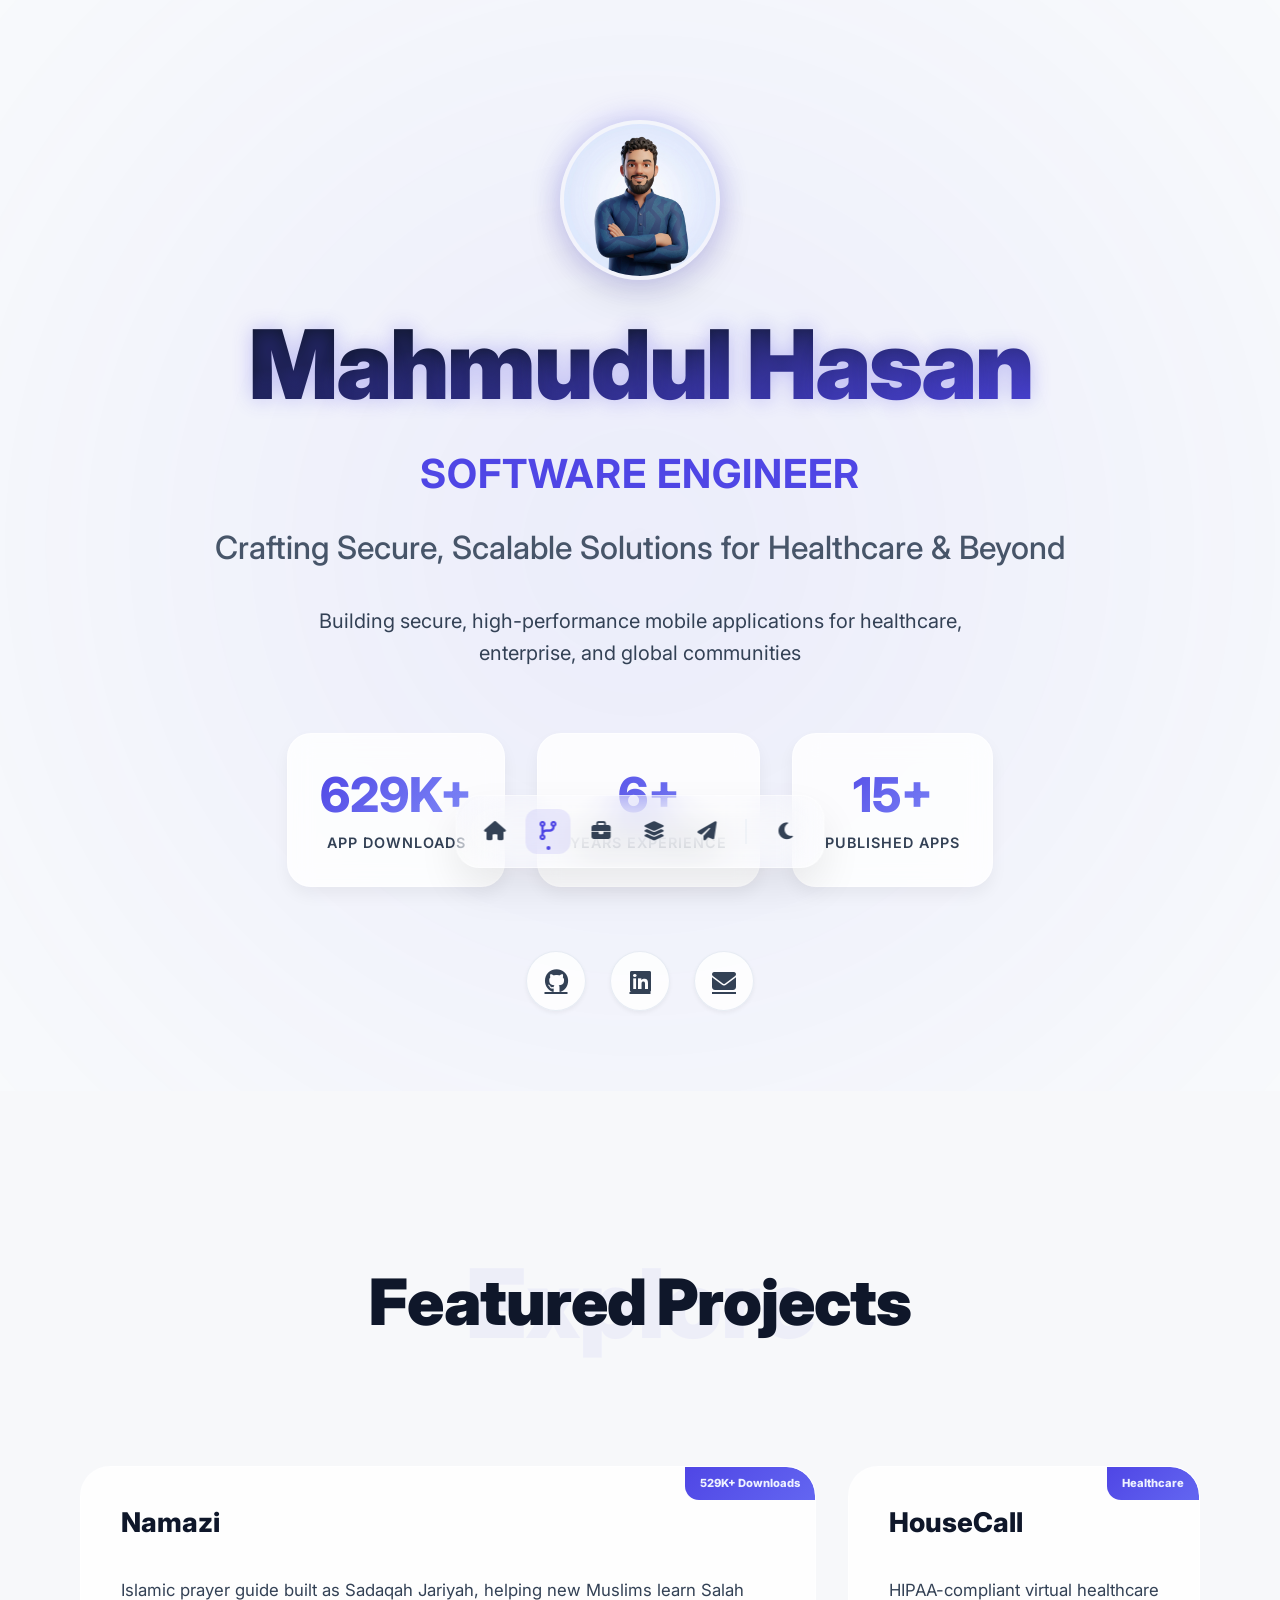
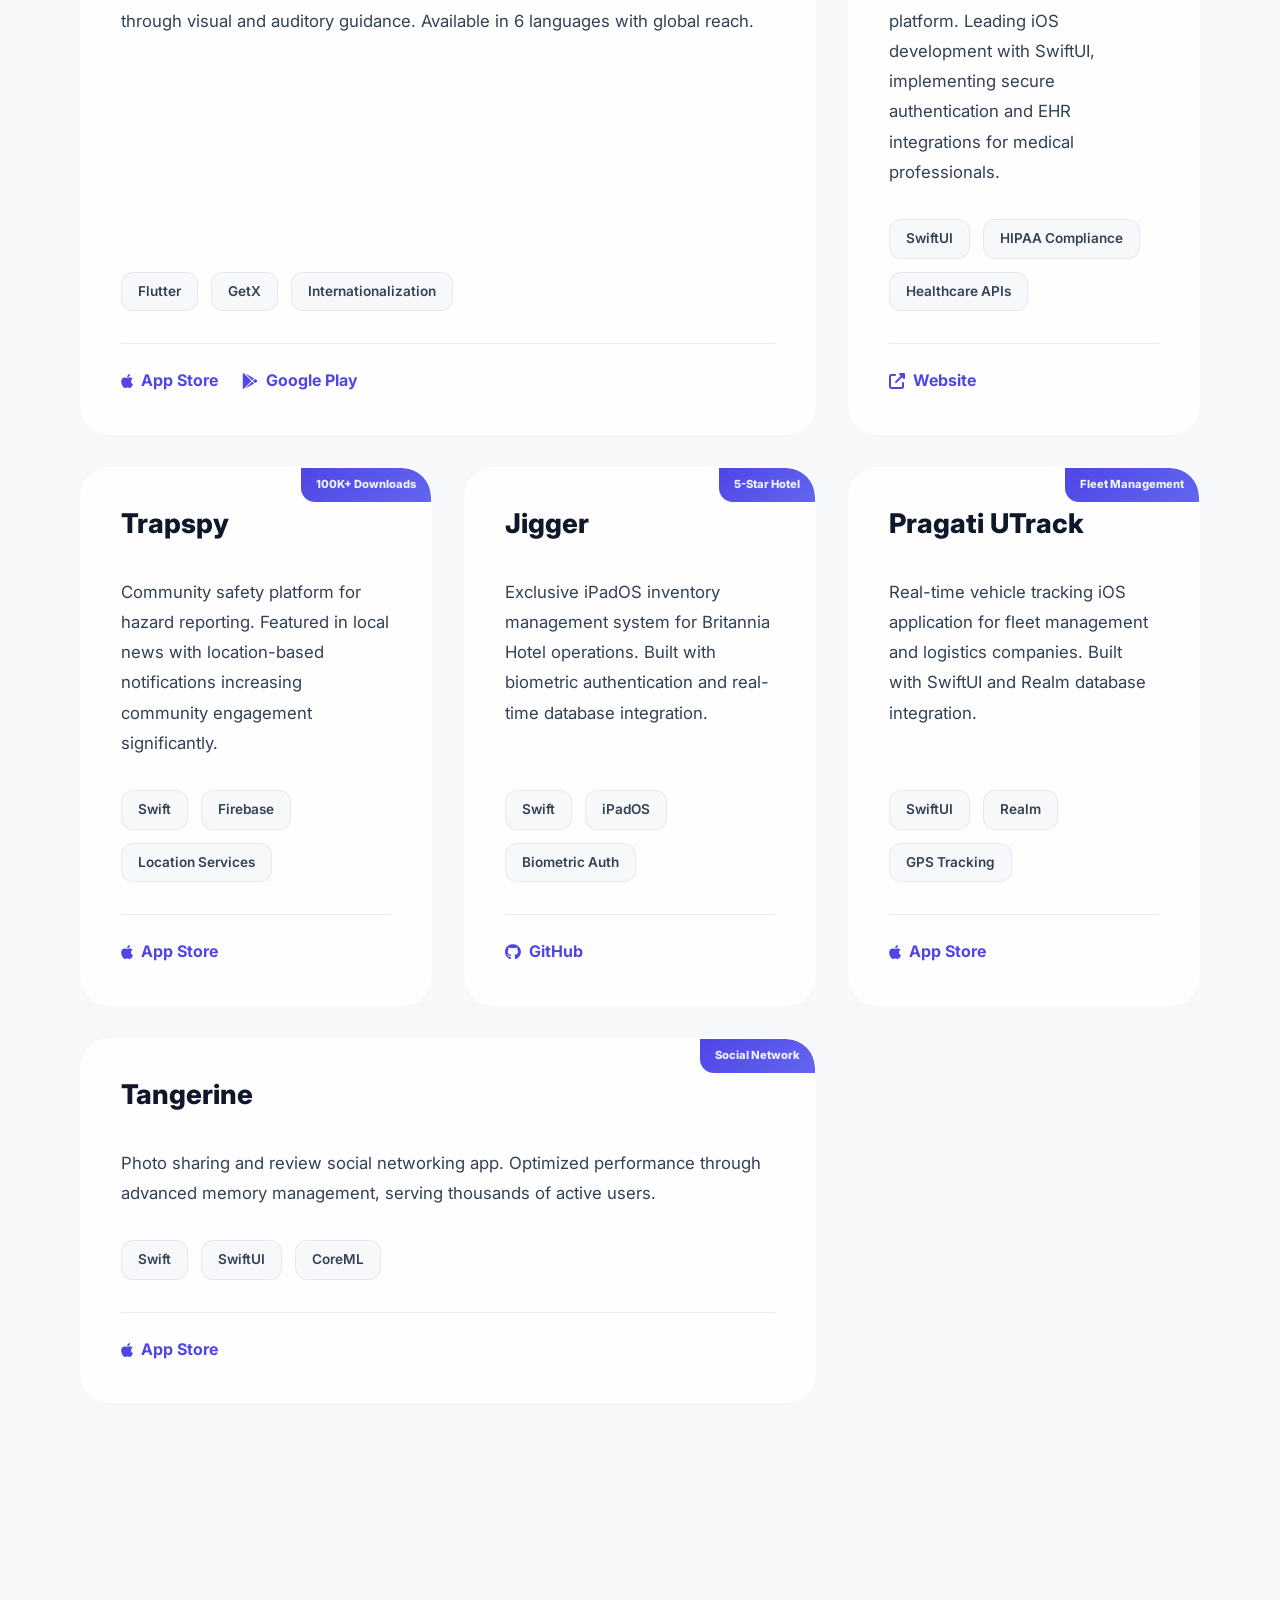
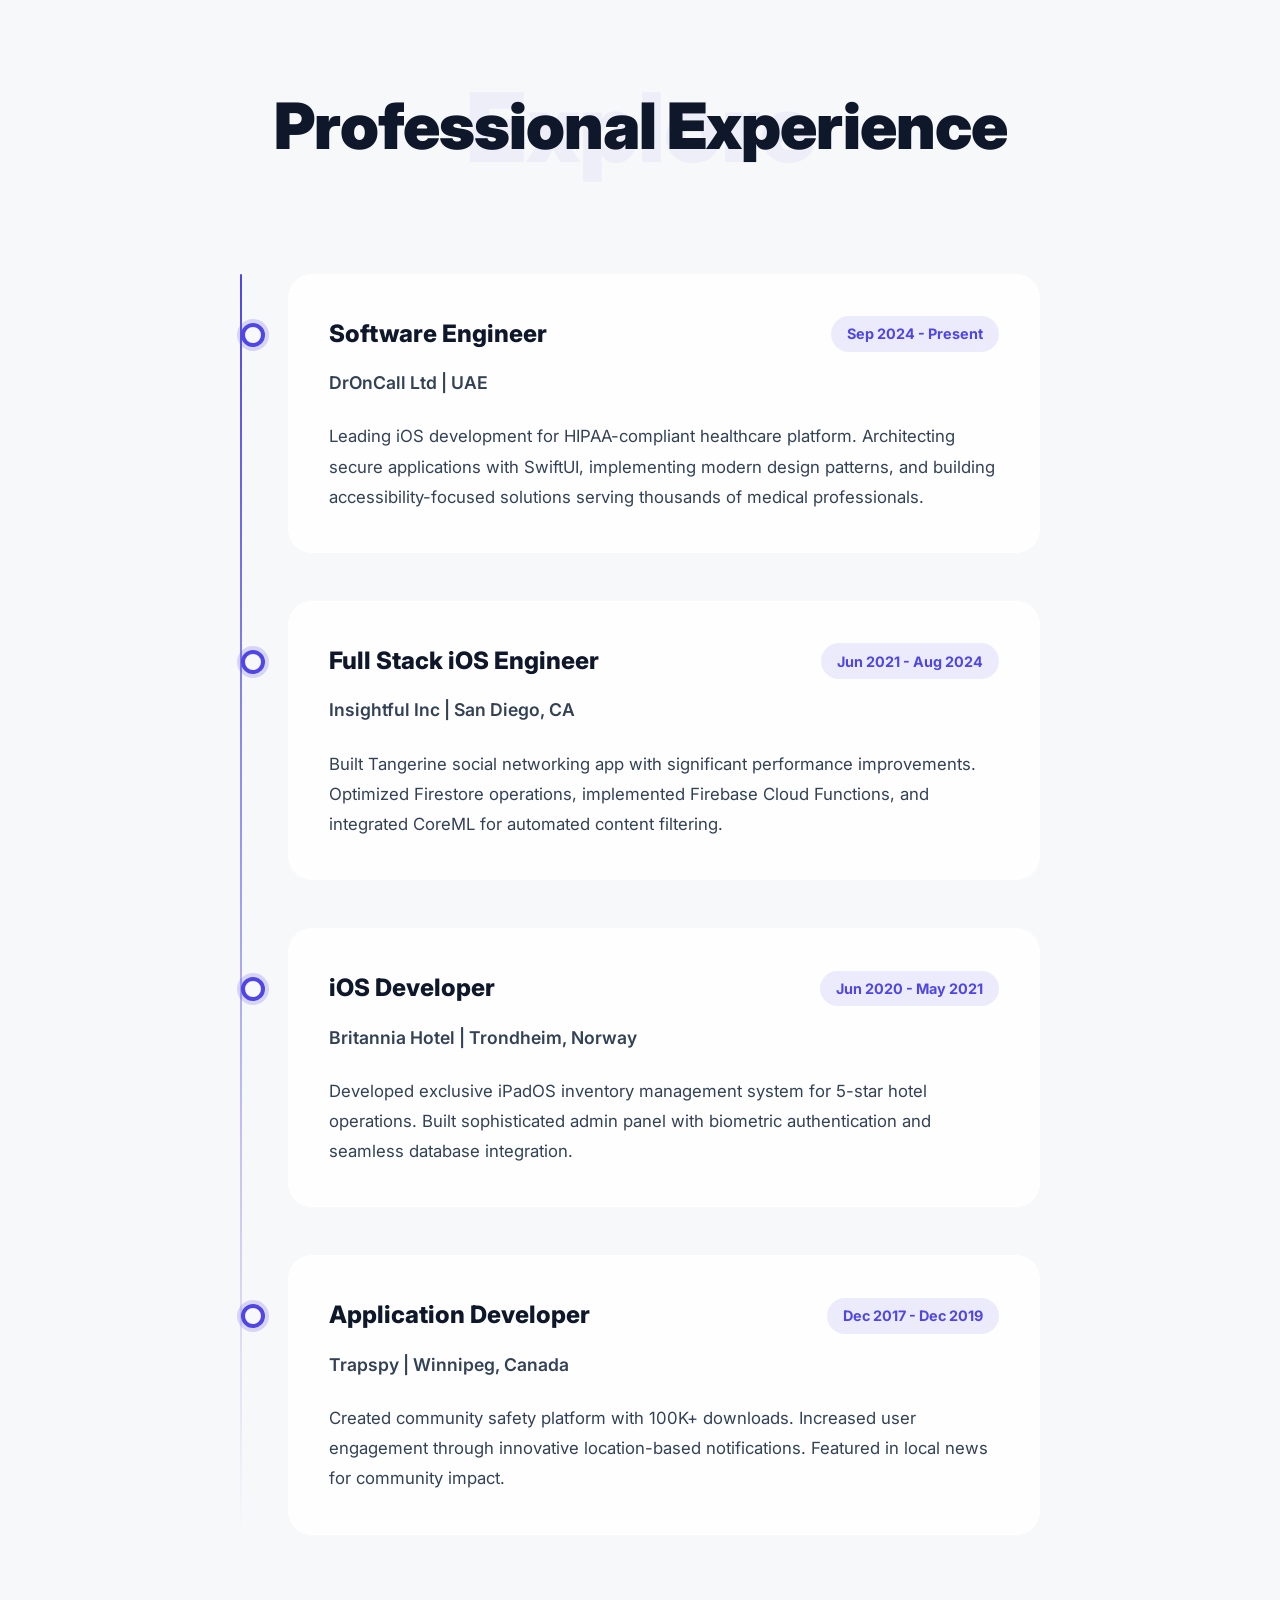
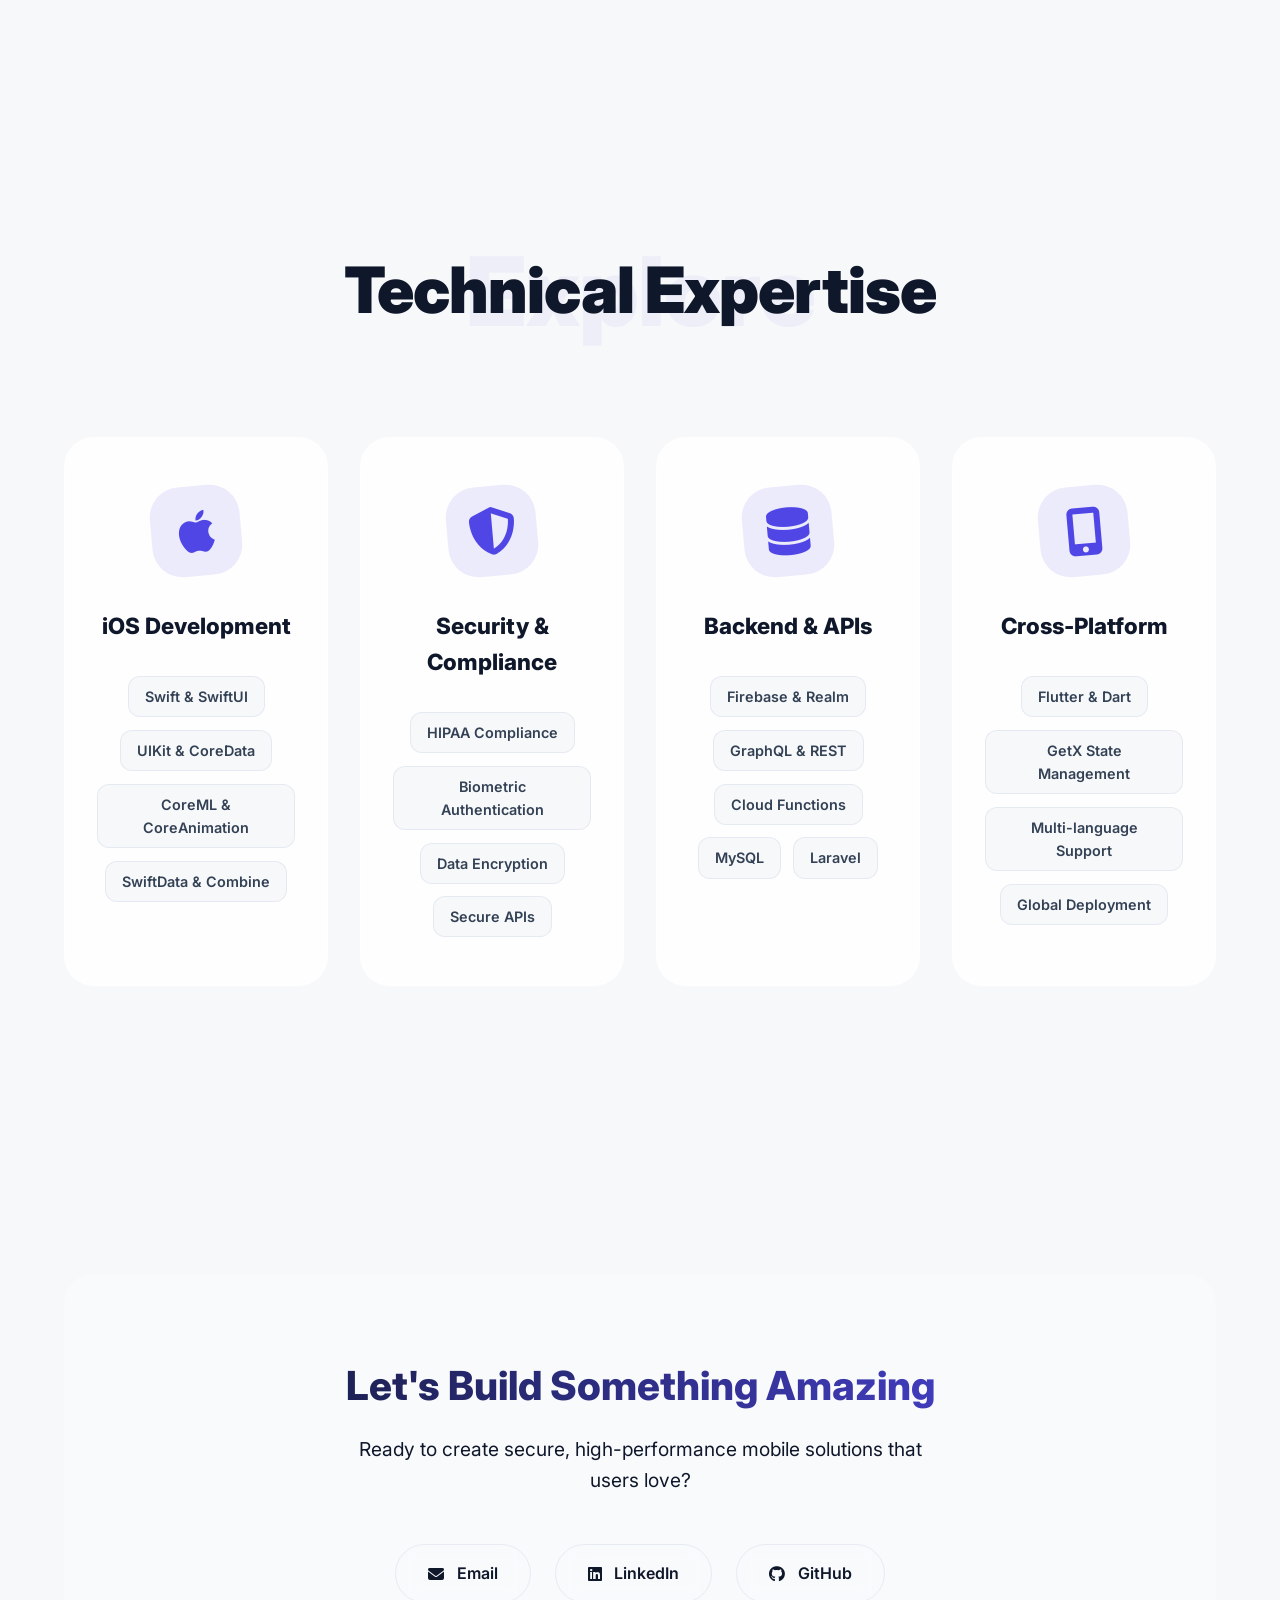
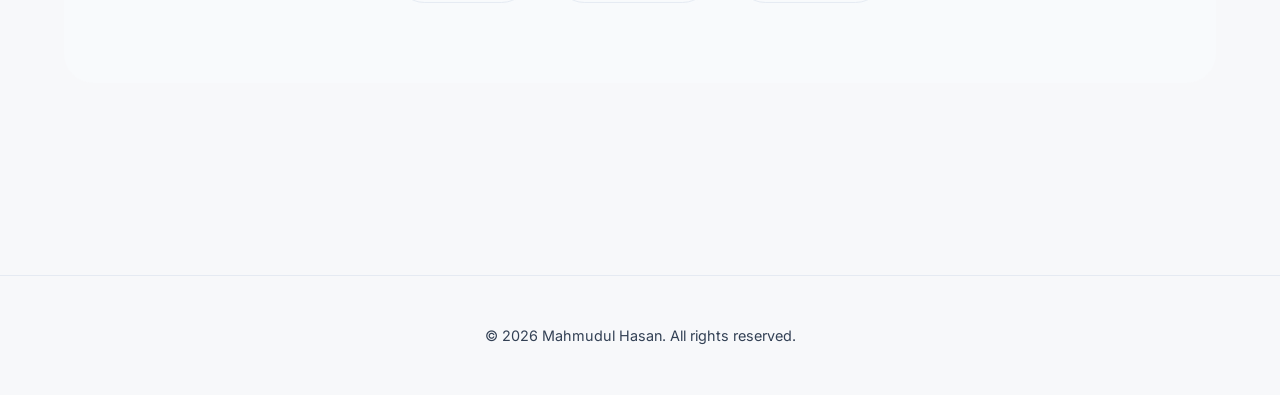
==== index.html @ 3eb3dc7e "[Update] Some Information" ====
<!DOCTYPE html>
<html lang="en">

<head>
  <meta charset="UTF-8">
  <meta name="viewport" content="width=device-width, initial-scale=1.0">
  <title>Mahmudul Hasan - iOS Developer</title>
  <link href="https://fonts.googleapis.com/css2?family=Inter:wght@300;400;500;600;700;800&display=swap"
    rel="stylesheet">
  <link rel="stylesheet" href="https://cdnjs.cloudflare.com/ajax/libs/font-awesome/6.4.0/css/all.min.css">
  <link rel="stylesheet" href="styles.css">
</head>

<body>
  <!-- Header -->
  <!-- Branding -->
<!--  <div class="brand-container">-->
<!--    <div class="monogram">MH</div>-->
<!--  </div>-->

  <!-- Floating Dock Navigation -->
  <nav class="dock-container">
    <ul class="dock">
      <li class="dock-item" style="--i:0">
        <a href="#home" aria-label="Home">
          <i class="fas fa-home"></i>
          <span class="dock-tooltip">Home</span>
        </a>
      </li>
      <li class="dock-item" style="--i:1">
        <a href="#projects" aria-label="Projects">
          <i class="fas fa-code-branch"></i>
          <span class="dock-tooltip">Projects</span>
        </a>
      </li>
      <li class="dock-item" style="--i:2">
        <a href="#experience" aria-label="Experience">
          <i class="fas fa-briefcase"></i>
          <span class="dock-tooltip">Experience</span>
        </a>
      </li>
      <li class="dock-item" style="--i:3">
        <a href="#skills" aria-label="Skills">
          <i class="fas fa-layer-group"></i>
          <span class="dock-tooltip">Skills</span>
        </a>
      </li>
      <li class="dock-item" style="--i:4">
        <a href="#contact" aria-label="Contact">
          <i class="fas fa-paper-plane"></i>
          <span class="dock-tooltip">Contact</span>
        </a>
      </li>
      <li class="dock-divider"></li>
      <li class="dock-item" style="--i:5">
        <button id="theme-toggle" class="dock-btn" aria-label="Toggle Dark Mode">
          <i class="fas fa-moon"></i>
        </button>
      </li>
    </ul>
  </nav>

  <!-- Hero Section -->
  <section id="home" class="hero">
    <div class="container">
      <div class="hero-content">
        <div class="profile-img-container">
          <div class="profile-float-wrapper">
            <div class="profile-tilt-wrapper">
              <img src="profile-avatar.png" alt="Mahmudul Hasan" class="profile-img">
            </div>
          </div>
        </div>
        <h1>Mahmudul Hasan</h1>
        <p class="role">Software Engineer</p>
        <p class="subtitle">Crafting Secure, Scalable Solutions for Healthcare & Beyond</p>
        <p class="description">Building secure, high-performance mobile applications for healthcare, enterprise, and
          global communities</p>

        <div class="stats">
          <div class="stat">
            <span class="stat-number">629K+</span>
            <div class="stat-label">App Downloads</div>
          </div>
          <div class="stat">
            <span class="stat-number">6+</span>
            <div class="stat-label">Years Experience</div>
          </div>
          <div class="stat">
            <span class="stat-number">15+</span>
            <div class="stat-label">Published Apps</div>
          </div>

        </div>

        <div class="social-links">
          <a href="https://github.com/mhasan341" target="_blank"><i class="fab fa-github"></i></a>
          <a href="https://www.linkedin.com/in/mahmudul-dev/" target="_blank"><i class="fab fa-linkedin"></i></a>
          <a href="mailto:mm@letstangerine.com"><i class="fas fa-envelope"></i></a>
        </div>
      </div>
    </div>
  </section>

  <!-- Main Content -->
  <div class="main-content">
    <!-- Featured Projects -->
    <section id="projects" class="section">
      <div class="container">
        <h2 class="section-title">Featured Projects</h2>
        <div class="projects-grid">
          <!-- Namazi -->
          <div class="project-card">
            <div class="project-header">
              <h3 class="project-title">Namazi</h3>
              <span class="project-downloads">529K+ Downloads</span>
            </div>
            <p class="project-description">
              Islamic prayer guide built as Sadaqah Jariyah, helping new Muslims learn Salah through visual and auditory
              guidance. Available in 6 languages with global reach.
            </p>
            <div class="project-tech">
              <span class="tech-tag">Flutter</span>
              <span class="tech-tag">GetX</span>
              <span class="tech-tag">Internationalization</span>
            </div>
            <div class="project-links">
              <a href="https://apps.apple.com/ch/app/namazstart/id6444265376" target="_blank" class="project-link">
                <i class="fab fa-apple"></i> App Store
              </a>
              <a href="https://play.google.com/store/apps/details?id=me.mahmudulhasan.salat_app" target="_blank"
                class="project-link">
                <i class="fab fa-google-play"></i> Google Play
              </a>
            </div>
          </div>

          <!-- HouseCall -->
          <div class="project-card">
            <div class="project-header">
              <h3 class="project-title">HouseCall</h3>
              <span class="project-downloads">Healthcare</span>
            </div>
            <p class="project-description">
              HIPAA-compliant virtual healthcare platform. Leading iOS development with SwiftUI, implementing secure
              authentication and EHR integrations for medical professionals.
            </p>
            <div class="project-tech">
              <span class="tech-tag">SwiftUI</span>
              <span class="tech-tag">HIPAA Compliance</span>
              <span class="tech-tag">Healthcare APIs</span>
            </div>
            <div class="project-links">
              <a href="https://housecall.ae" target="_blank" class="project-link">
                <i class="fas fa-external-link-alt"></i> Website
              </a>
            </div>
          </div>

          <!-- Trapspy -->
          <div class="project-card">
            <div class="project-header">
              <h3 class="project-title">Trapspy</h3>
              <span class="project-downloads">100K+ Downloads</span>
            </div>
            <p class="project-description">
              Community safety platform for hazard reporting. Featured in local news with location-based notifications
              increasing community engagement significantly.
            </p>
            <div class="project-tech">
              <span class="tech-tag">Swift</span>
              <span class="tech-tag">Firebase</span>
              <span class="tech-tag">Location Services</span>
            </div>
            <div class="project-links">
              <a href="https://apps.apple.com/us/app/trapspy/id1403138498" target="_blank" class="project-link">
                <i class="fab fa-apple"></i> App Store
              </a>
            </div>
          </div>

          <!-- Jigger -->
          <div class="project-card">
            <div class="project-header">
              <h3 class="project-title">Jigger</h3>
              <span class="project-downloads">5-Star Hotel</span>
            </div>
            <p class="project-description">
              Exclusive iPadOS inventory management system for Britannia Hotel operations. Built with biometric
              authentication and real-time database integration.
            </p>
            <div class="project-tech">
              <span class="tech-tag">Swift</span>
              <span class="tech-tag">iPadOS</span>
              <span class="tech-tag">Biometric Auth</span>
            </div>
            <div class="project-links">
              <a href="https://github.com/mhasan341/jigger-demo" target="_blank" class="project-link">
                <i class="fab fa-github"></i> GitHub
              </a>
            </div>
          </div>

          <!-- Pragati UTrack -->
          <div class="project-card">
            <div class="project-header">
              <h3 class="project-title">Pragati UTrack</h3>
              <span class="project-downloads">Fleet Management</span>
            </div>
            <p class="project-description">
              Real-time vehicle tracking iOS application for fleet management and logistics companies. Built with
              SwiftUI and Realm database integration.
            </p>
            <div class="project-tech">
              <span class="tech-tag">SwiftUI</span>
              <span class="tech-tag">Realm</span>
              <span class="tech-tag">GPS Tracking</span>
            </div>
            <div class="project-links">
              <a href="https://apps.apple.com/in/app/pragati-utrack/id6472572087" target="_blank" class="project-link">
                <i class="fab fa-apple"></i> App Store
              </a>
            </div>
          </div>

          <!-- Tangerine -->
          <div class="project-card wide-card">
            <div class="project-header">
              <h3 class="project-title">Tangerine</h3>
              <span class="project-downloads">Social Network</span>
            </div>
            <p class="project-description">
              Photo sharing and review social networking app. Optimized performance through advanced memory management,
              serving thousands of active users.
            </p>
            <div class="project-tech">
              <span class="tech-tag">Swift</span>
              <span class="tech-tag">SwiftUI</span>
              <span class="tech-tag">CoreML</span>
            </div>
            <div class="project-links">
              <a href="https://apps.apple.com/us/app/tangerine-insight/id1570304842" target="_blank"
                class="project-link">
                <i class="fab fa-apple"></i> App Store
              </a>
            </div>
          </div>
        </div>
      </div>
    </section>

    <!-- Experience -->
    <section id="experience" class="section">
      <div class="container">
        <h2 class="section-title">Professional Experience</h2>
        <div class="experience-grid">
          <div class="experience-item">
            <div class="experience-header">
              <h3 class="experience-title">Software Engineer</h3>
              <span class="experience-date">Sep 2024 - Present</span>
            </div>
            <div class="experience-company">DrOnCall Ltd | UAE</div>
            <p class="experience-description">
              Leading iOS development for HIPAA-compliant healthcare platform. Architecting secure applications with
              SwiftUI, implementing modern design patterns, and building accessibility-focused solutions serving
              thousands of medical professionals.
            </p>
          </div>

          <div class="experience-item">
            <div class="experience-header">
              <h3 class="experience-title">Full Stack iOS Engineer</h3>
              <span class="experience-date">Jun 2021 - Aug 2024</span>
            </div>
            <div class="experience-company">Insightful Inc | San Diego, CA</div>
            <p class="experience-description">
              Built Tangerine social networking app with significant performance improvements. Optimized Firestore
              operations, implemented Firebase Cloud Functions, and integrated CoreML for automated content filtering.
            </p>
          </div>

          <div class="experience-item">
            <div class="experience-header">
              <h3 class="experience-title">iOS Developer</h3>
              <span class="experience-date">Jun 2020 - May 2021</span>
            </div>
            <div class="experience-company">Britannia Hotel | Trondheim, Norway</div>
            <p class="experience-description">
              Developed exclusive iPadOS inventory management system for 5-star hotel operations. Built sophisticated
              admin panel with biometric authentication and seamless database integration.
            </p>
          </div>

          <div class="experience-item">
            <div class="experience-header">
              <h3 class="experience-title">Application Developer</h3>
              <span class="experience-date">Dec 2017 - Dec 2019</span>
            </div>
            <div class="experience-company">Trapspy | Winnipeg, Canada</div>
            <p class="experience-description">
              Created community safety platform with 100K+ downloads. Increased user engagement through innovative
              location-based notifications. Featured in local news for community impact.
            </p>
          </div>
        </div>
      </div>
    </section>

    <!-- Skills -->
    <section id="skills" class="section">
      <div class="container">
        <h2 class="section-title">Technical Expertise</h2>
        <div class="skills-grid">
          <div class="skill-category">
            <div class="skill-icon">
              <i class="fab fa-apple"></i>
            </div>
            <h3 class="skill-title">iOS Development</h3>
            <ul class="skill-list">
              <li>Swift & SwiftUI</li>
              <li>UIKit & CoreData</li>
              <li>CoreML & CoreAnimation</li>
              <li>SwiftData & Combine</li>
            </ul>
          </div>

          <div class="skill-category">
            <div class="skill-icon">
              <i class="fas fa-shield-alt"></i>
            </div>
            <h3 class="skill-title">Security & Compliance</h3>
            <ul class="skill-list">
              <li>HIPAA Compliance</li>
              <li>Biometric Authentication</li>
              <li>Data Encryption</li>
              <li>Secure APIs</li>
            </ul>
          </div>

          <div class="skill-category">
            <div class="skill-icon">
              <i class="fas fa-database"></i>
            </div>
            <h3 class="skill-title">Backend & APIs</h3>
            <ul class="skill-list">
              <li>Firebase & Realm</li>
              <li>GraphQL & REST</li>
              <li>Cloud Functions</li>
              <li>MySQL</li>
              <li>Laravel</li>
            </ul>
          </div>

          <div class="skill-category">
            <div class="skill-icon">
              <i class="fas fa-mobile-alt"></i>
            </div>
            <h3 class="skill-title">Cross-Platform</h3>
            <ul class="skill-list">
              <li>Flutter & Dart</li>
              <li>GetX State Management</li>
              <li>Multi-language Support</li>
              <li>Global Deployment</li>
            </ul>
          </div>
        </div>
      </div>
    </section>

    <!-- Contact -->
    <section id="contact" class="section">
      <div class="container">
        <div class="contact-info">
          <h2 class="contact-title">Let's Build Something Amazing</h2>
          <p>Ready to create secure, high-performance mobile solutions that users love?</p>
          <div class="contact-links">
            <a href="mailto:mm@letstangerine.com" class="contact-link">
              <i class="fas fa-envelope"></i> Email
            </a>
            <a href="https://www.linkedin.com/in/mahmudul-dev/" target="_blank" class="contact-link">
              <i class="fab fa-linkedin"></i> LinkedIn
            </a>
            <a href="https://github.com/mhasan341" target="_blank" class="contact-link">
              <i class="fab fa-github"></i> GitHub
            </a>
          </div>
        </div>
      </div>
    </section>
  </div>

  <!-- Footer -->
  <footer class="footer">
    <div class="container">
      <p>&copy; 2026 Mahmudul Hasan. All rights reserved.</p>
    </div>
  </footer>

  <script src="script.js"></script>
</body>

</html>
---- styles.css ----
/* Variables & Reset */
:root {
    /* Premium Palette */
    --bg-color: rgb(247 248 250);
    --text-color: #334155;
    --heading-color: #0f172a;
    --card-bg: rgba(255, 255, 255, 0.8);
    --glass-border: rgba(255, 255, 255, 0.5);

    /* Brand Colors */
    --primary-color: #4f46e5;
    --primary-dark: #4338ca;
    --accent-color: #818cf8;
    --gradient-primary: linear-gradient(135deg, #4f46e5 0%, #818cf8 100%);
    --gradient-glow: radial-gradient(circle at 50% 50%, rgba(79, 70, 229, 0.15) 0%, transparent 70%);

    /* UI Elements */
    --nav-bg: rgba(255, 255, 255, 0.7);
    --border-color: rgba(226, 232, 240, 0.8);

    /* Shadows & Glows */
    --shadow-sm: 0 2px 4px rgba(0, 0, 0, 0.05);
    --shadow-md: 0 8px 16px rgba(0, 0, 0, 0.05);
    --shadow-lg: 0 20px 40px rgba(0, 0, 0, 0.08);
    --glow-text: 0 0 20px rgba(79, 70, 229, 0.3);

    /* Hero Specific */
    --hero-bg: #f8fafc;
    --hero-text: #0f172a;
    --hero-subtitle: #475569;

    /* Animations */
    --ease-out-back: cubic-bezier(0.34, 1.56, 0.64, 1);
}

body.dark-mode {
    /* Dark Premium */
    --bg-color: #030712;
    /* Deepest slate */
    --text-color: #94a3b8;
    --heading-color: #f8fafc;
    --card-bg: rgba(17, 24, 39, 0.6);
    --glass-border: rgba(255, 255, 255, 0.08);

    --primary-color: #818cf8;
    --primary-dark: #6366f1;
    --accent-color: #a5b4fc;
    --gradient-primary: linear-gradient(135deg, #6366f1 0%, #818cf8 100%);
    --gradient-glow: radial-gradient(circle at 50% 50%, rgba(99, 102, 241, 0.15) 0%, transparent 70%);

    --nav-bg: rgba(3, 7, 18, 0.7);
    --border-color: rgba(51, 65, 85, 0.5);

    --shadow-sm: 0 2px 4px rgba(0, 0, 0, 0.3);
    --shadow-md: 0 8px 16px rgba(0, 0, 0, 0.4);
    --shadow-lg: 0 20px 40px rgba(0, 0, 0, 0.5);
    --glow-text: 0 0 25px rgba(129, 140, 248, 0.4);

    --hero-bg: #030712;
    --hero-text: #ffffff;
    --hero-subtitle: #cbd5e1;
}

body.dark-mode .project-metric {
    background: rgba(15, 23, 42, 0.55);
    border-color: rgba(148, 163, 184, 0.12);
}

body.dark-mode .project-eyebrow {
    color: #d1fae5;
    background: rgba(6, 78, 59, 0.45);
    border-color: rgba(16, 185, 129, 0.35);
}

* {
    margin: 0;
    padding: 0;
    box-sizing: border-box;
}

html {
    scroll-behavior: smooth;
    font-size: 16px;
}

body {
    font-family: 'Inter', sans-serif;
    line-height: 1.6;
    color: var(--text-color);
    background: var(--bg-color);
    transition: background-color 0.5s ease, color 0.5s ease;
    overflow-x: hidden;
}

.container {
    max-width: 1200px;
    margin: 0 auto;
    padding: 0 24px;
}

/* Branding - Monogram */
.brand-container {
    position: fixed;
    top: 2rem;
    left: 2rem;
    z-index: 1000;
}

.monogram {
    width: 50px;
    height: 50px;
    background: var(--card-bg);
    backdrop-filter: blur(10px);
    border: 1px solid var(--glass-border);
    border-radius: 12px;
    display: flex;
    align-items: center;
    justify-content: center;
    font-weight: 900;
    font-size: 1.2rem;
    color: var(--heading-color);
    box-shadow: var(--shadow-sm);
    transition: all 0.3s var(--ease-out-back);
    cursor: default;
}

.monogram:hover {
    transform: rotate(10deg) scale(1.1);
    border-color: var(--primary-color);
    color: var(--primary-color);
    box-shadow: 0 0 15px rgba(79, 70, 229, 0.3);
}

/* Floating Dock Navigation */
.dock-container {
    position: fixed;
    bottom: 2rem;
    left: 50%;
    transform: translateX(-50%);
    z-index: 1000;
    width: auto;
}

.dock {
    display: flex;
    align-items: center;
    gap: 0.5rem;
    background: rgba(255, 255, 255, 0.2);
    backdrop-filter: blur(20px);
    -webkit-backdrop-filter: blur(20px);
    padding: 0.8rem 1rem;
    border-radius: 24px;
    border: 1px solid var(--glass-border);
    box-shadow: var(--shadow-lg);
    list-style: none;
}

body.dark-mode .dock {
    background: rgba(0, 0, 0, 0.3);
}

.dock-item {
    position: relative;
    transition: 0.3s;
}

.dock-item a,
.dock-btn {
    display: flex;
    align-items: center;
    justify-content: center;
    width: 45px;
    height: 45px;
    border-radius: 12px;
    color: var(--text-color);
    font-size: 1.2rem;
    transition: all 0.3s var(--ease-out-back);
    background: transparent;
    border: none;
    cursor: pointer;
    text-decoration: none;
    position: relative;
}

.dock-item:hover a,
.dock-item:hover .dock-btn {
    background: var(--card-bg);
    transform: translateY(-10px) scale(1.2);
    color: var(--primary-color);
    box-shadow: 0 5px 15px rgba(0, 0, 0, 0.1);
}

.dock-divider {
    width: 1px;
    height: 25px;
    background: var(--border-color);
    margin: 0 0.5rem;
}

/* Dock Tooltips */
.dock-tooltip {
    position: absolute;
    top: -45px;
    left: 50%;
    transform: translateX(-50%) scale(0);
    background: var(--heading-color);
    color: var(--bg-color);
    padding: 0.4rem 0.8rem;
    border-radius: 8px;
    font-size: 0.8rem;
    font-weight: 600;
    opacity: 0;
    transition: all 0.2s ease;
    pointer-events: none;
    white-space: nowrap;
}

.dock-item:hover .dock-tooltip {
    opacity: 1;
    transform: translateX(-50%) scale(1);
    top: -55px;
}

/* Active State */
.dock-item a.active {
    background: rgba(79, 70, 229, 0.1);
    color: var(--primary-color);
}

.dock-item a.active::after {
    content: '';
    position: absolute;
    bottom: 4px;
    width: 4px;
    height: 4px;
    background: var(--primary-color);
    border-radius: 50%;
}

/* Hero Section - The Magic */
.hero {
    min-height: 100vh;
    display: flex;
    align-items: center;
    padding: 120px 0 80px;
    background: var(--hero-bg);
    color: var(--hero-text);
    position: relative;
    overflow: hidden;
}

/* Dynamic Background Glow */
.hero::before {
    content: '';
    position: absolute;
    top: -50%;
    left: -50%;
    width: 200%;
    height: 200%;
    background: radial-gradient(circle at center, var(--primary-color) 0%, transparent 50%);
    opacity: 0.08;
    filter: blur(100px);
    animation: pulseGlow 10s infinite alternate;
    pointer-events: none;
}

@keyframes pulseGlow {
    0% {
        transform: scale(1);
        opacity: 0.05;
    }

    100% {
        transform: scale(1.2);
        opacity: 0.1;
    }
}

.hero-content {
    position: relative;
    z-index: 2;
    text-align: center;
    max-width: 900px;
    margin: 0 auto;
}

.hero h1 {
    font-size: clamp(3.5rem, 8vw, 6rem);
    font-weight: 900;
    line-height: 1.1;
    margin-bottom: 1.5rem;
    letter-spacing: -2px;
    background: linear-gradient(to bottom right, var(--heading-color) 30%, var(--primary-color));
    -webkit-background-clip: text;
    background-clip: text;
    -webkit-text-fill-color: transparent;
    animation: fadeInUp 1s var(--ease-out-back) forwards;
    opacity: 0;
    transform: translateY(30px);
    text-shadow: var(--glow-text);
}

.hero .subtitle {
    font-size: clamp(1.5rem, 4vw, 2rem);
    margin-bottom: 2rem;
    color: var(--hero-subtitle);
    font-weight: 500;
    animation: fadeInUp 1s var(--ease-out-back) 0.2s forwards;
    opacity: 0;
    transform: translateY(30px);
}

.hero .role {
    font-size: clamp(1.8rem, 4.5vw, 2.5rem);
    margin-bottom: 1rem;
    color: var(--primary-color);
    font-weight: 700;
    letter-spacing: 1px;
    text-transform: uppercase;
    animation: fadeInUp 1s var(--ease-out-back) 0.15s forwards;
    opacity: 0;
    transform: translateY(30px);
}



/* Profile Image */
.profile-img-container {
    width: 160px;
    height: 160px;
    margin: 0 auto 2rem;
    position: relative;
    z-index: 10;
    perspective: 1000px;
    animation: fadeInUp 1s var(--ease-out-back) forwards;
    opacity: 0;
    transform: translateY(30px);
}

.profile-float-wrapper {
    width: 100%;
    height: 100%;
    animation: float 6s ease-in-out infinite;
    border-radius: 50%;
    /* Ensure border radius matches if needed, though img has it */
}

.profile-tilt-wrapper {
    width: 100%;
    height: 100%;
    position: relative;
    transform-style: preserve-3d;
}

/* Dynamic Shine Effect */
.profile-img-container::after {
    content: '';
    position: absolute;
    top: 0;
    left: 0;
    right: 0;
    bottom: 0;
    border-radius: 50%;
    background: radial-gradient(circle at var(--x, 50%) var(--y, 50%), rgba(255, 255, 255, 0.4) 0%, transparent 50%);
    z-index: 2;
    pointer-events: none;
    opacity: 0;
    transition: opacity 0.3s ease;
}

.profile-img-container:hover::after {
    opacity: 1;
}

.profile-img {
    width: 100%;
    height: 100%;
    object-fit: cover;
    border-radius: 50%;
    border: 4px solid rgba(255, 255, 255, 0.2);
    box-shadow: var(--shadow-lg), 0 0 30px rgba(79, 70, 229, 0.3);
    transition: transform 0.1s ease;
    backdrop-filter: blur(5px);
    position: relative;
    z-index: 1;
}



@keyframes float {

    0%,
    100% {
        transform: translateY(0);
    }

    50% {
        transform: translateY(-10px);
    }
}


.hero .description {
    font-size: 1.25rem;
    color: var(--text-color);
    margin-bottom: 4rem;
    max-width: 650px;
    margin-left: auto;
    margin-right: auto;
    animation: fadeInUp 1s var(--ease-out-back) 0.4s forwards;
    opacity: 0;
    transform: translateY(30px);
}

/* 3D Stats Cards */
.stats {
    display: flex;
    justify-content: center;
    gap: 2rem;
    margin: 4rem 0;
    flex-wrap: wrap;
    perspective: 1000px;
}

.stat {
    background: var(--card-bg);
    padding: 2rem;
    border-radius: 24px;
    backdrop-filter: blur(12px);
    border: 1px solid var(--glass-border);
    min-width: 180px;
    transition: transform 0.1s ease, box-shadow 0.3s ease;
    animation: fadeInUp 1s var(--ease-out-back) forwards;
    opacity: 0;
    transform: translateY(30px);
    box-shadow: var(--shadow-md);
    position: relative;
    overflow: hidden;
}

/* Shine Effect */
.stat::after {
    content: '';
    position: absolute;
    top: 0;
    left: -100%;
    width: 50%;
    height: 100%;
    background: linear-gradient(to right, transparent, rgba(255, 255, 255, 0.2), transparent);
    transform: skewX(-25deg);
    transition: 0.5s;
}

.stat:hover::after {
    left: 150%;
}

.stat:hover {
    box-shadow: var(--shadow-lg), 0 0 20px rgba(79, 70, 229, 0.2);
    border-color: var(--primary-color);
}

.stat:nth-child(1) {
    animation-delay: 0.6s;
}

.stat:nth-child(2) {
    animation-delay: 0.7s;
}

.stat:nth-child(3) {
    animation-delay: 0.8s;
}

.stat-number {
    font-size: 3rem;
    font-weight: 800;
    display: block;
    background: var(--gradient-primary);
    -webkit-background-clip: text;
    background-clip: text;
    -webkit-text-fill-color: transparent;
    line-height: 1.2;
}

.stat-label {
    font-size: 0.9rem;
    color: var(--text-color);
    margin-top: 0.5rem;
    font-weight: 600;
    text-transform: uppercase;
    letter-spacing: 1px;
}

.social-links {
    display: flex;
    justify-content: center;
    gap: 1.5rem;
    margin-top: 2rem;
    animation: fadeInUp 1s var(--ease-out-back) 1s forwards;
    opacity: 0;
    transform: translateY(30px);
}

.social-links a {
    color: var(--text-color);
    font-size: 1.5rem;
    transition: all 0.3s var(--ease-out-back);
    background: var(--card-bg);
    width: 60px;
    height: 60px;
    display: flex;
    align-items: center;
    justify-content: center;
    border-radius: 50%;
    border: 1px solid var(--border-color);
    box-shadow: var(--shadow-sm);
}

.social-links a:hover {
    transform: translateY(-5px) scale(1.1);
    color: #fff;
    background: var(--primary-color);
    border-color: var(--primary-color);
    box-shadow: 0 10px 20px rgba(79, 70, 229, 0.3);
}

/* Main Content */
.main-content {
    background: var(--bg-color);
    position: relative;
    z-index: 10;
    padding: 2rem 0;
}

.section {
    padding: 8rem 0;
    position: relative;
}

.section-title {
    font-size: clamp(2.5rem, 5vw, 4rem);
    font-weight: 900;
    text-align: center;
    margin-bottom: 6rem;
    color: var(--heading-color);
    position: relative;
    letter-spacing: -1px;
}

.section-title::after {
    content: 'Explore';
    position: absolute;
    top: -1.5rem;
    left: 50%;
    transform: translateX(-50%);
    font-size: 6rem;
    color: var(--primary-color);
    opacity: 0.05;
    white-space: nowrap;
    z-index: -1;
    font-weight: 900;
}

/* Bento Grid Projects */
.projects-grid {
    display: grid;
    grid-template-columns: repeat(auto-fit, minmax(350px, 1fr));
    gap: 2rem;
    padding: 1rem;
}

/* Make the first project and wide-card span 2 columns for Bento effect */
@media (min-width: 900px) {

    .project-card:first-child,
    .wide-card {
        grid-column: span 2;
    }
}

.project-card {
    background: var(--card-bg);
    border-radius: 30px;
    padding: 2.5rem;
    border: 1px solid var(--glass-border);
    transition: all 0.4s var(--ease-out-back);
    position: relative;
    overflow: hidden;
    display: flex;
    flex-direction: column;
    height: 100%;
}

.flagship-card {
    background:
        radial-gradient(circle at top right, rgba(16, 185, 129, 0.2), transparent 38%),
        radial-gradient(circle at left center, rgba(20, 184, 166, 0.16), transparent 34%),
        var(--card-bg);
    border-color: rgba(16, 185, 129, 0.24);
    box-shadow: var(--shadow-lg);
    isolation: isolate;
}

.flagship-border-trail {
    display: none;
}

.project-card:hover {
    transform: translateY(-10px) scale(1.02);
    box-shadow: var(--shadow-lg);
    border-color: var(--primary-color);
}

.flagship-card:hover {
    border-color: rgba(16, 185, 129, 0.42);
    box-shadow: var(--shadow-lg);
}

.project-header {
    display: block;
    margin-bottom: 1.25rem;
    z-index: 2;
}

.project-header > :first-child {
    display: block;
}

.project-title-block {
    display: flex;
    flex-direction: column;
    gap: 0.6rem;
}

.flagship-card .project-title-block {
    position: relative;
    padding-top: 1.15rem;
}

.project-eyebrow {
    align-self: flex-start;
    padding: 0.4rem 0.75rem;
    border-radius: 999px;
    font-size: 0.72rem;
    font-weight: 800;
    letter-spacing: 0.06em;
    text-transform: uppercase;
    color: #065f46;
    background: rgba(236, 253, 245, 0.92);
    border: 1px solid rgba(16, 185, 129, 0.28);
}

.flagship-card .project-eyebrow {
    position: absolute;
    top: 0;
    left: 0;
    transform: translateY(-82%);
    z-index: 4;
}

.project-title {
    font-size: 1.7rem;
    font-weight: 800;
    color: var(--heading-color);
    line-height: 1.2;
}

.project-downloads {
    background: linear-gradient(135deg, #4f46e5 0%, #6366f1 100%);
    color: #eef2ff;
    padding: 0.5rem 0.95rem 0.48rem;
    border-radius: 0 28px 0 14px;
    font-size: 0.7rem;
    font-weight: 800;
    border: 0;
    text-align: center;
    min-width: 0;
    white-space: nowrap;
    position: absolute;
    top: 0;
    right: 0;
    box-shadow: none;
    display: inline-block;
    z-index: 3;
}

.flagship-card .project-downloads {
    background: linear-gradient(135deg, #059669 0%, #10b981 100%);
    color: #fff;
    padding: 0.54rem 0.92rem;
    min-width: 150px;
    box-shadow: none;
}

.project-description {
    margin: 1rem 0 2rem;
    color: var(--text-color);
    line-height: 1.8;
    flex-grow: 1;
    font-size: 1.05rem;
    z-index: 2;
}

.project-metrics {
    display: grid;
    grid-template-columns: repeat(3, minmax(0, 1fr));
    gap: 0.9rem;
    margin: -0.25rem 0 1.5rem;
    z-index: 2;
}

.project-metric {
    padding: 1rem;
    border-radius: 18px;
    background: rgba(255, 255, 255, 0.5);
    border: 1px solid rgba(255, 255, 255, 0.45);
    display: flex;
    flex-direction: column;
    gap: 0.35rem;
}

.project-metric-value {
    font-size: 1.3rem;
    font-weight: 800;
    color: var(--heading-color);
    line-height: 1;
}

.project-metric-label {
    font-size: 0.78rem;
    font-weight: 700;
    color: var(--text-color);
    opacity: 0.85;
    letter-spacing: 0.01em;
}

.project-tech {
    display: flex;
    flex-wrap: wrap;
    gap: 0.8rem;
    margin-top: auto;
    z-index: 2;
}

.tech-tag {
    background: var(--bg-color);
    color: var(--text-color);
    padding: 0.5rem 1rem;
    border-radius: 12px;
    font-size: 0.85rem;
    font-weight: 600;
    border: 1px solid var(--border-color);
    transition: 0.3s;
}

.project-card:hover .tech-tag {
    background: var(--primary-color);
    color: white;
    border-color: var(--primary-color);
}

.project-links {
    margin-top: 2rem;
    display: flex;
    gap: 1.5rem;
    border-top: 1px solid var(--border-color);
    padding-top: 1.5rem;
    z-index: 2;
}

.project-link {
    text-decoration: none;
    color: var(--primary-color);
    font-weight: 700;
    display: flex;
    align-items: center;
    gap: 0.5rem;
    transition: 0.3s;
}

.project-link:hover {
    color: var(--primary-dark);
    transform: translateX(5px);
}

/* Interactive Timeline Experience */
.experience-grid {
    max-width: 800px;
    margin: 0 auto;
    position: relative;
    padding-left: 3rem;
}

/* Timeline Line */
.experience-grid::before {
    content: '';
    position: absolute;
    left: 0;
    top: 0;
    bottom: 0;
    width: 2px;
    background: linear-gradient(to bottom, var(--primary-color), transparent);
    border-radius: 2px;
}

.experience-item {
    background: var(--card-bg);
    border-radius: 24px;
    padding: 2.5rem;
    margin-bottom: 3rem;
    border: 1px solid var(--glass-border);
    position: relative;
    transition: all 0.4s ease;
}

/* Timeline Dot */
.experience-item::before {
    content: '';
    position: absolute;
    left: -3rem;
    top: 3rem;
    width: 16px;
    height: 16px;
    background: var(--bg-color);
    border: 4px solid var(--primary-color);
    border-radius: 50%;
    box-shadow: 0 0 0 4px rgba(79, 70, 229, 0.2);
    transition: all 0.3s ease;
    z-index: 1;
}

.experience-item:hover {
    transform: translateX(10px);
    box-shadow: var(--shadow-lg);
    border-color: var(--primary-color);
}

.experience-item:hover::before {
    background: var(--primary-color);
    box-shadow: 0 0 0 8px rgba(79, 70, 229, 0.2);
}

.experience-header {
    display: flex;
    justify-content: space-between;
    align-items: center;
    margin-bottom: 1rem;
    flex-wrap: wrap;
    gap: 1rem;
}

.experience-title {
    font-size: 1.5rem;
    font-weight: 800;
    color: var(--heading-color);
}

.experience-date {
    color: var(--primary-color);
    font-weight: 700;
    font-size: 0.9rem;
    background: rgba(79, 70, 229, 0.1);
    padding: 0.4rem 1rem;
    border-radius: 50px;
}

.experience-company {
    color: var(--text-color);
    font-weight: 600;
    margin-bottom: 1.5rem;
    font-size: 1.1rem;
    display: flex;
    align-items: center;
    gap: 0.5rem;
}

.experience-description {
    color: var(--text-color);
    line-height: 1.8;
    font-size: 1.05rem;
}

/* Floating Skills */
.skills-grid {
    display: flex;
    flex-wrap: wrap;
    justify-content: center;
    gap: 2rem;
}

.skill-category {
    background: var(--card-bg);
    border-radius: 30px;
    padding: 3rem 2rem;
    text-align: center;
    border: 1px solid var(--glass-border);
    transition: all 0.4s ease;
    flex: 1 1 250px;
    max-width: 350px;
    position: relative;
    overflow: hidden;
}

.skill-category:hover {
    transform: translateY(-10px);
    box-shadow: var(--shadow-lg);
    border-color: var(--primary-color);
}

.skill-icon {
    font-size: 3rem;
    color: var(--primary-color);
    margin-bottom: 2rem;
    background: rgba(79, 70, 229, 0.1);
    width: 90px;
    height: 90px;
    display: flex;
    align-items: center;
    justify-content: center;
    border-radius: 30px;
    margin-left: auto;
    margin-right: auto;
    transform: rotate(-5deg);
    transition: 0.4s var(--ease-out-back);
}

.skill-category:hover .skill-icon {
    transform: rotate(0deg) scale(1.1);
    background: var(--primary-color);
    color: white;
}

.skill-title {
    font-size: 1.4rem;
    font-weight: 800;
    margin-bottom: 2rem;
    color: var(--heading-color);
}

.skill-list {
    list-style: none;
    display: flex;
    flex-wrap: wrap;
    justify-content: center;
    gap: 0.8rem;
}

.skill-list li {
    background: var(--bg-color);
    padding: 0.5rem 1rem;
    border-radius: 12px;
    font-weight: 600;
    font-size: 0.9rem;
    border: 1px solid var(--border-color);
    transition: 0.3s;
}

.skill-category:hover .skill-list li {
    border-color: var(--primary-color);
    transform: translateY(-2px);
}

/* Contact */
.contact-info {
    text-align: center;
    background: var(--hero-bg);
    color: var(--hero-text);
    padding: 5rem 2rem;
    border-radius: 30px;
    margin: 2rem 0;
    position: relative;
    overflow: hidden;
    transition: background 0.3s ease, color 0.3s ease;
}

.contact-info::before {
    content: '';
    position: absolute;
    top: 0;
    left: 0;
    right: 0;
    bottom: 0;
    background: radial-gradient(circle at 50% 50%, rgba(255, 255, 255, 0.1) 0%, transparent 60%);
    pointer-events: none;
}

.contact-title {
    font-size: 2.5rem;
    margin-bottom: 1rem;
    font-weight: 800;
    position: relative;
    background: linear-gradient(to right, var(--heading-color), var(--primary-color));
    -webkit-background-clip: text;
    background-clip: text;
    -webkit-text-fill-color: transparent;
}

.contact-info p {
    font-size: 1.2rem;
    color: var(--hero-desc);
    max-width: 600px;
    margin: 0 auto;
    position: relative;
}

.contact-links {
    display: flex;
    justify-content: center;
    gap: 1.5rem;
    margin-top: 3rem;
    flex-wrap: wrap;
    position: relative;
}

.contact-link {
    color: var(--social-icon);
    text-decoration: none;
    display: flex;
    align-items: center;
    gap: 0.8rem;
    font-weight: 600;
    transition: all 0.3s;
    padding: 1rem 2rem;
    border-radius: 50px;
    background: var(--social-bg);
    backdrop-filter: blur(10px);
    border: 1px solid var(--border-color);
}

.contact-link:hover {
    background: var(--social-hover);
    color: var(--primary-color);
    transform: translateY(-3px);
    border-color: var(--primary-color);
}

/* Footer */
.footer {
    text-align: center;
    padding: 3rem 0;
    color: var(--text-muted);
    background: var(--bg-color);
    border-top: 1px solid var(--border-color);
    font-size: 0.9rem;
}

/* Animations */
@keyframes fadeInUp {
    from {
        opacity: 0;
        transform: translateY(20px);
    }

    to {
        opacity: 1;
        transform: translateY(0);
    }
}

.fade-up-element {
    opacity: 0;
    transform: translateY(30px);
    transition: opacity 0.8s ease-out, transform 0.8s ease-out;
}

.fade-up-element.animate-in {
    opacity: 1;
    transform: translateY(0);
}

/* Responsive */
@media (max-width: 768px) {
    .header {
        padding: 0.8rem 0;
    }

    .nav-links {
        display: none;
        /* Mobile menu implementation could be added */
    }

    .theme-toggle {
        margin-left: auto;
    }

    .hero h1 {
        font-size: 2.5rem;
    }

    .hero .subtitle {
        font-size: 1.2rem;
    }

    .stats {
        gap: 1rem;
    }

    .stat {
        min-width: 140px;
        padding: 1rem;
    }

    .projects-grid {
        grid-template-columns: 1fr;
    }

    .project-metrics {
        grid-template-columns: 1fr;
    }

    .project-header {
        display: flex;
        flex-direction: column;
        gap: 0.6rem;
    }

    .project-header > :first-child {
        display: block;
    }

    .project-downloads {
        position: static;
        align-self: flex-start;
        border-radius: 999px;
    }

    .flagship-card .project-title-block {
        padding-top: 0;
    }

    .flagship-card .project-eyebrow {
        position: static;
        transform: none;
    }

    .experience-header {
        flex-direction: column;
        align-items: flex-start;
        gap: 0.5rem;
    }

    .section-title {
        font-size: 2rem;
    }

    .contact-title {
        font-size: 2rem;
    }

    .contact-link {
        width: 100%;
        justify-content: center;
    }
}
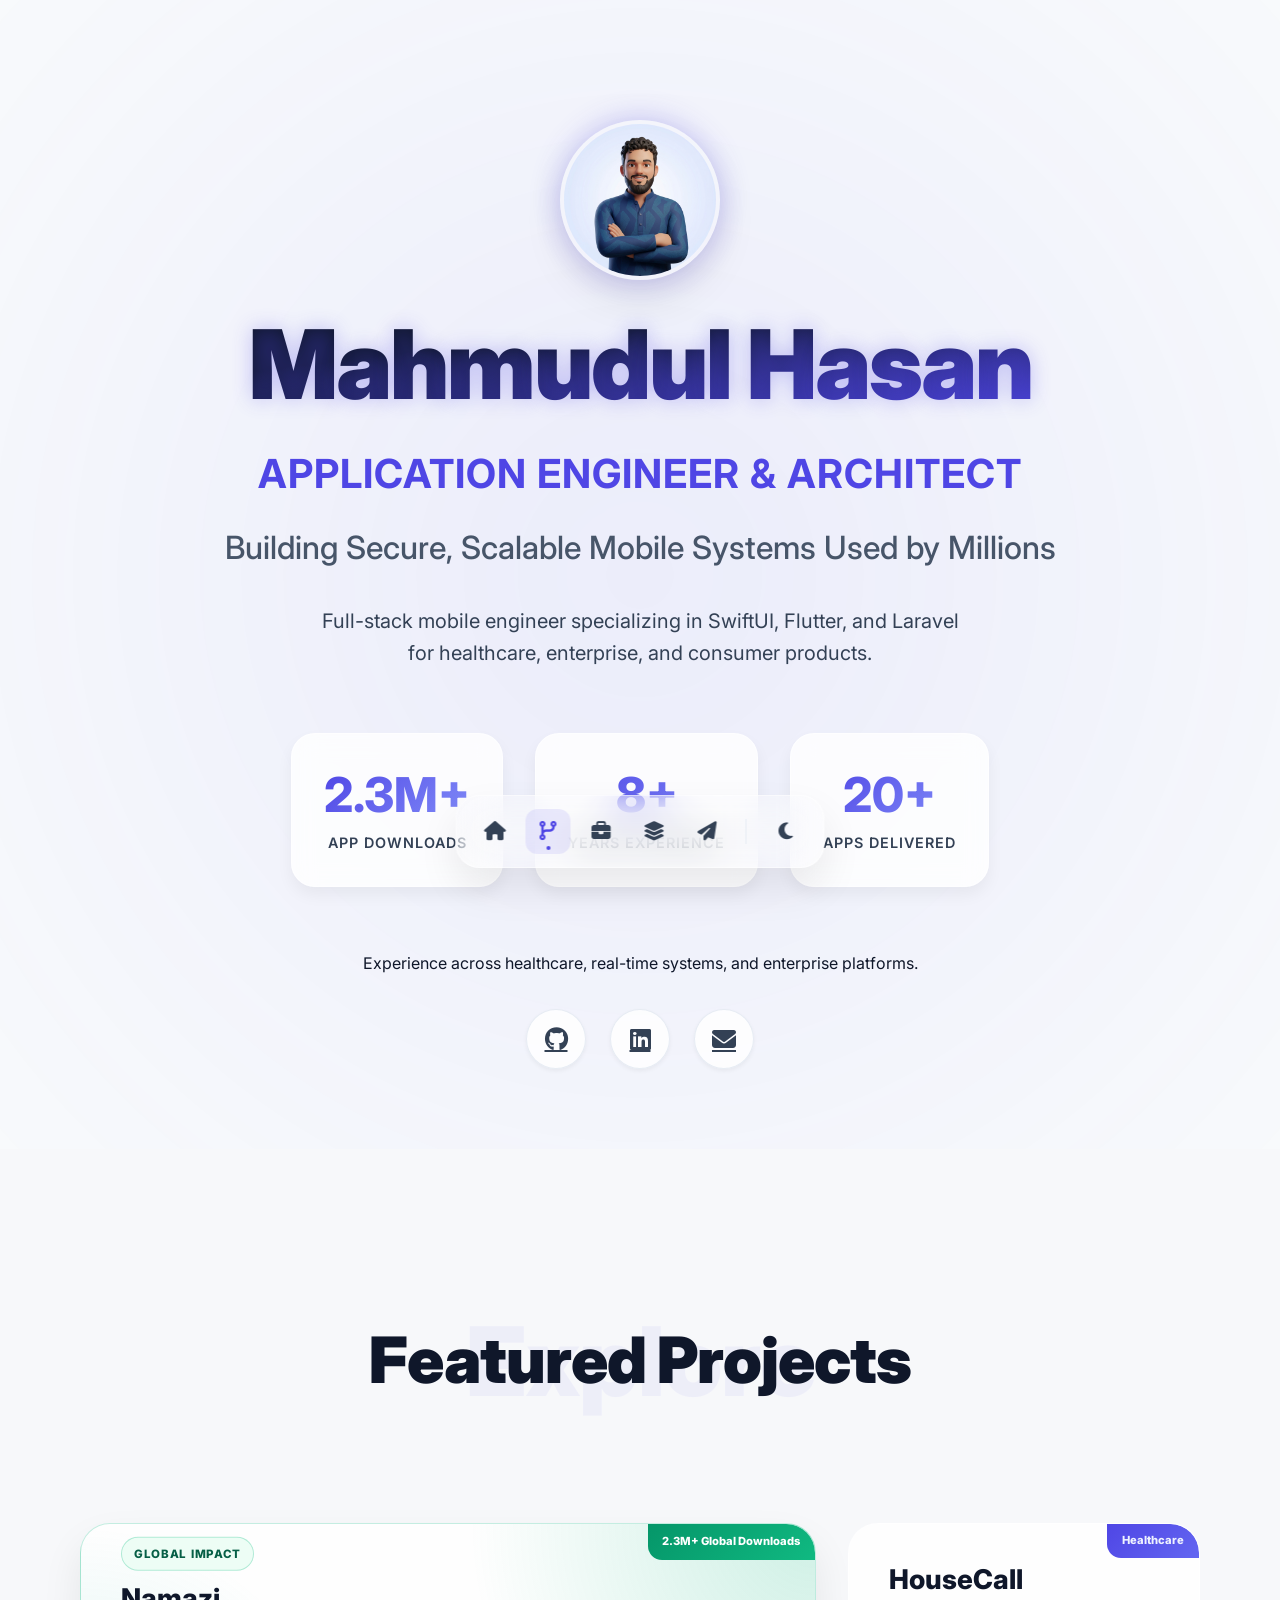
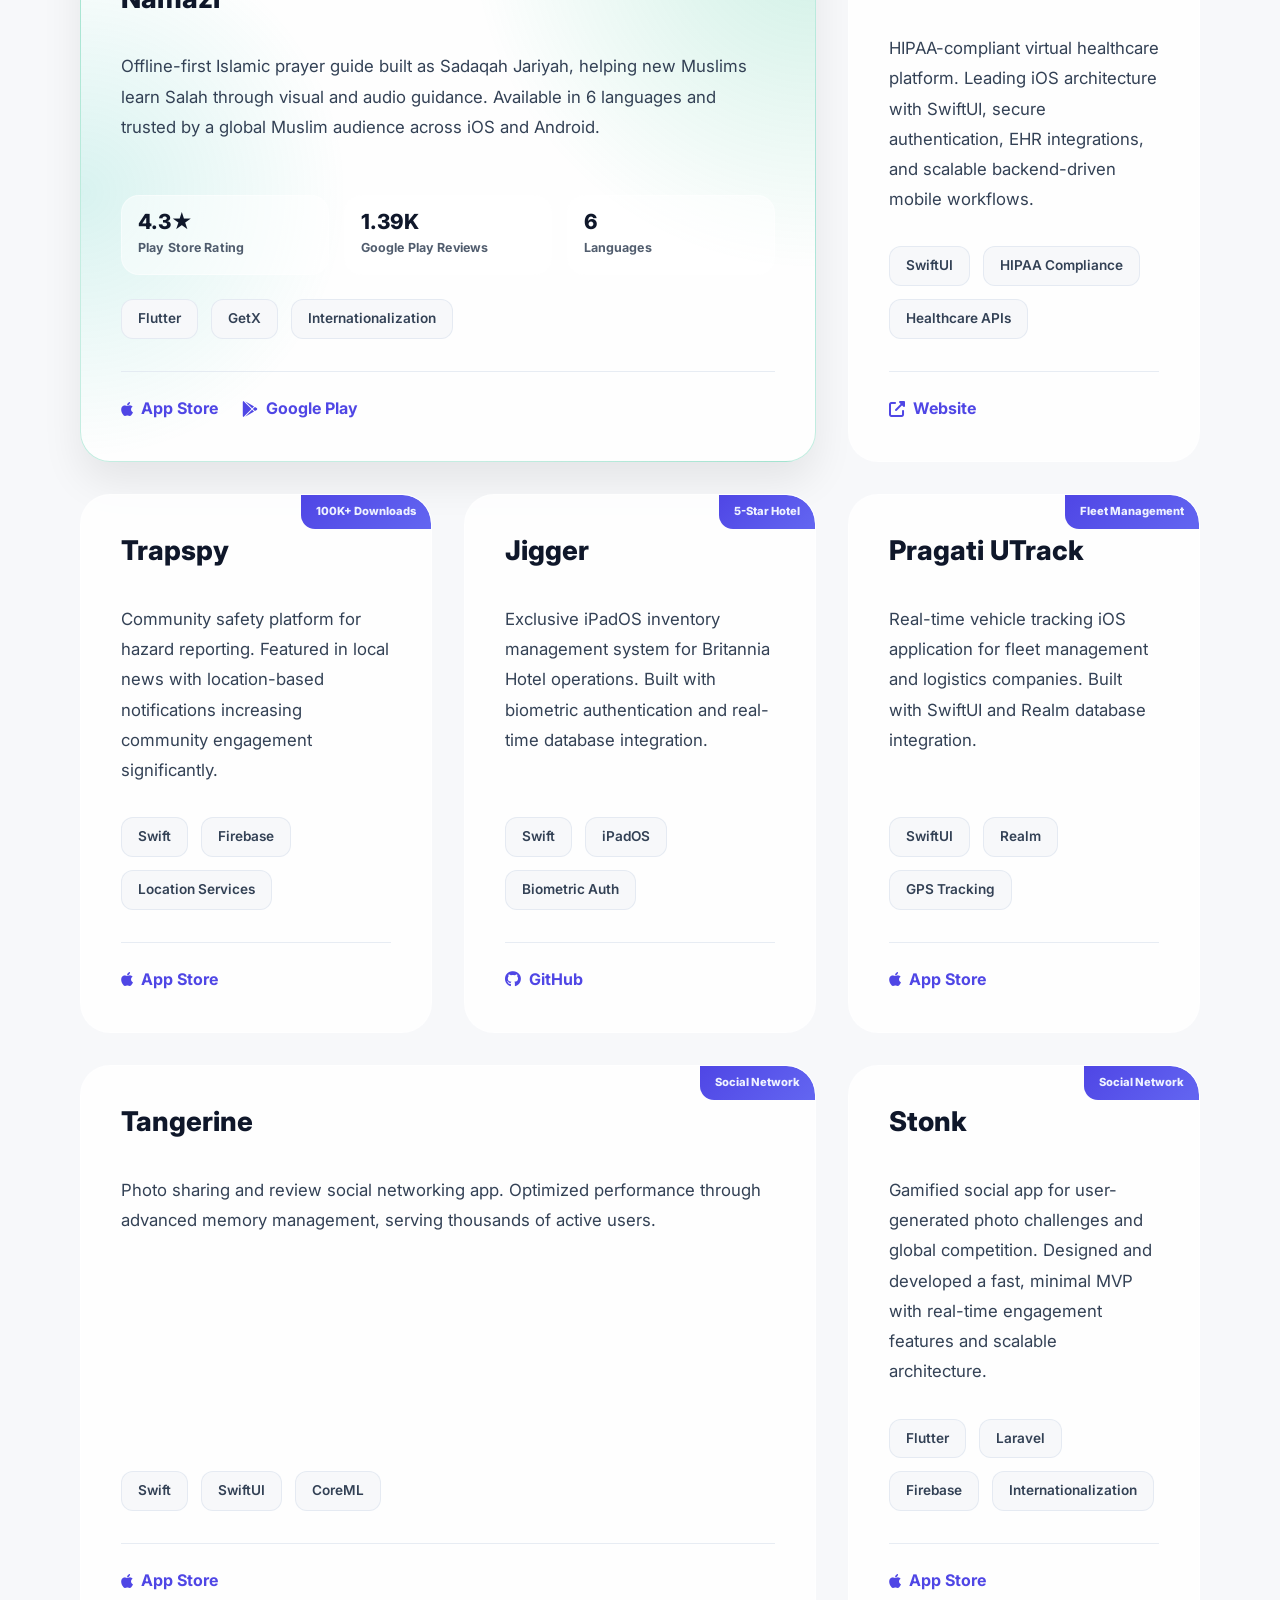
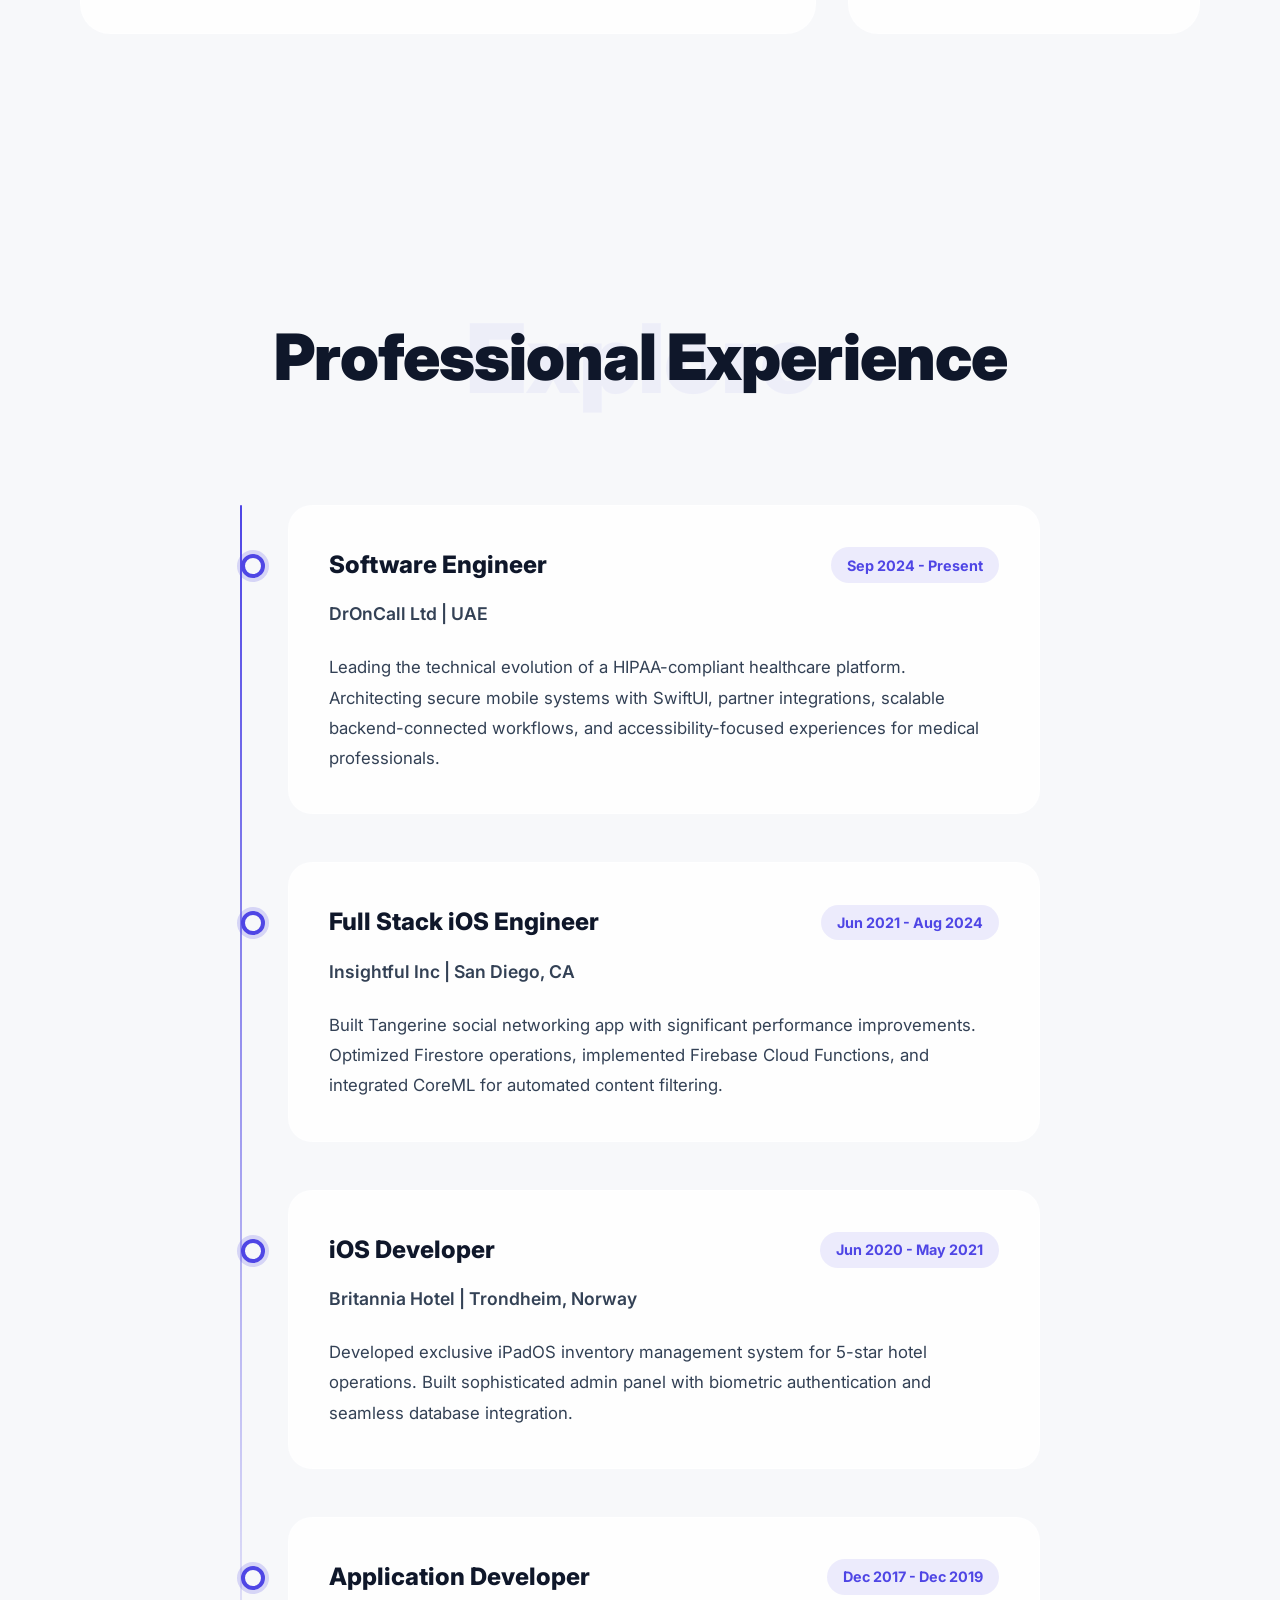
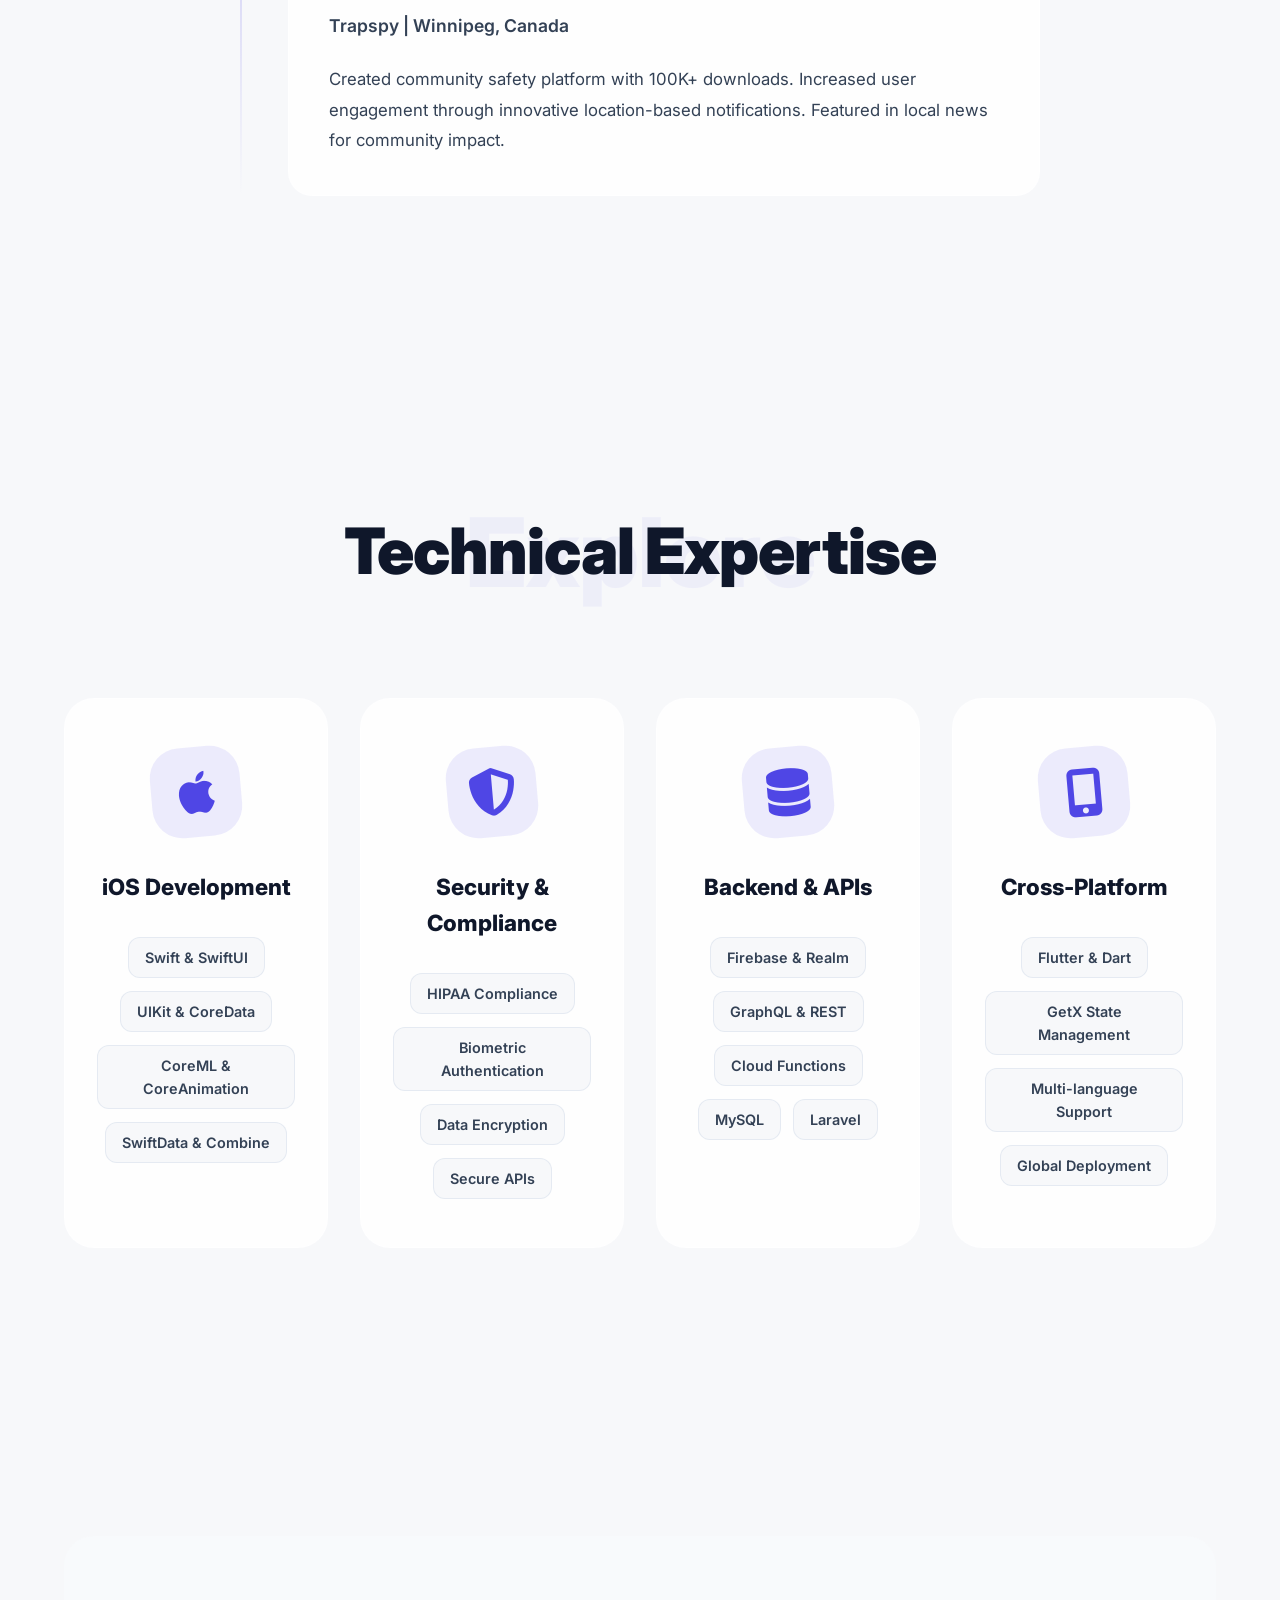
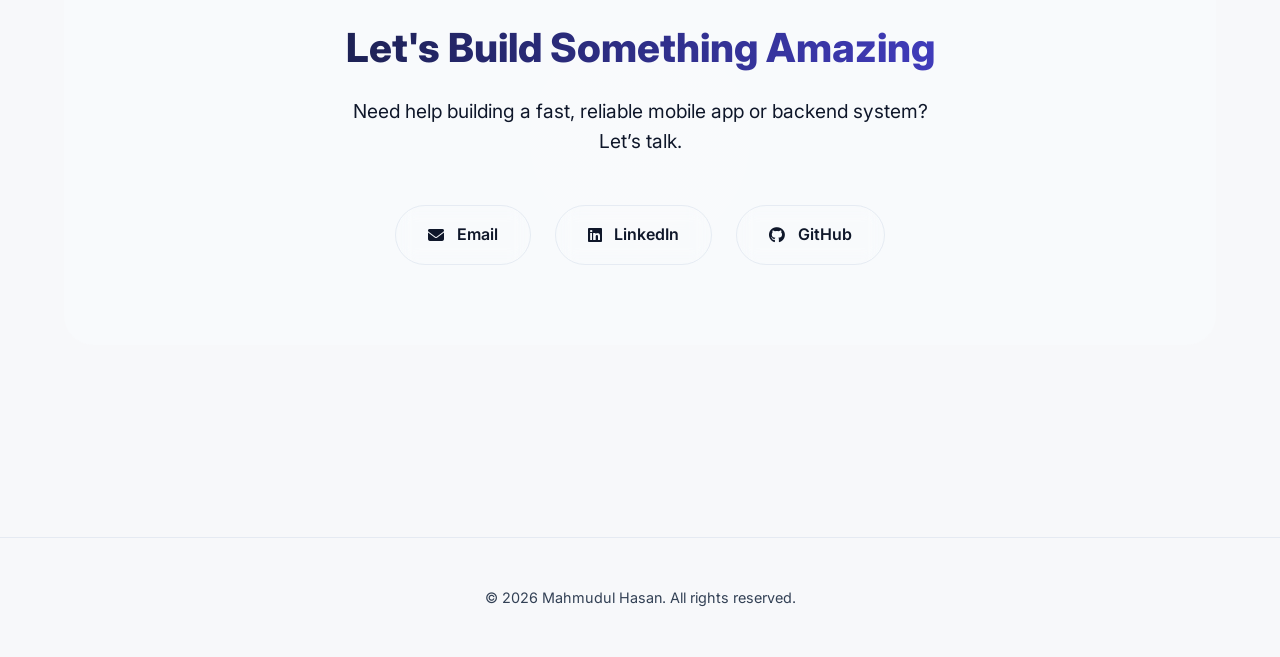
==== commit 11872a37: "Merge pull request #3 from mhasan341/profileUpdate [Update] Some Information" ====
--- a/index.html
+++ b/index.html
@@ -72,26 +72,27 @@
           </div>
         </div>
         <h1>Mahmudul Hasan</h1>
-        <p class="role">Software Engineer</p>
-        <p class="subtitle">Crafting Secure, Scalable Solutions for Healthcare & Beyond</p>
-        <p class="description">Building secure, high-performance mobile applications for healthcare, enterprise, and
-          global communities</p>
+        <p class="role">Application Engineer & Architect</p>
+        <p class="subtitle">Building Secure, Scalable Mobile Systems Used by Millions</p>
+        <p class="description">Full-stack mobile engineer specializing in SwiftUI, Flutter, and Laravel for healthcare, enterprise, and consumer products.</p>
 
         <div class="stats">
           <div class="stat">
-            <span class="stat-number">629K+</span>
+            <span class="stat-number">2.3M+</span>
             <div class="stat-label">App Downloads</div>
           </div>
           <div class="stat">
-            <span class="stat-number">6+</span>
+            <span class="stat-number">8+</span>
             <div class="stat-label">Years Experience</div>
           </div>
           <div class="stat">
-            <span class="stat-number">15+</span>
-            <div class="stat-label">Published Apps</div>
-          </div>
-
-        </div>
+            <span class="stat-number">20+</span>
+            <div class="stat-label">Apps Delivered</div>
+          </div>
+
+        </div>
+
+        <p>Experience across healthcare, real-time systems, and enterprise platforms.</p>
 
         <div class="social-links">
           <a href="https://github.com/mhasan341" target="_blank"><i class="fab fa-github"></i></a>
@@ -110,15 +111,37 @@
         <h2 class="section-title">Featured Projects</h2>
         <div class="projects-grid">
           <!-- Namazi -->
-          <div class="project-card">
-            <div class="project-header">
-              <h3 class="project-title">Namazi</h3>
-              <span class="project-downloads">529K+ Downloads</span>
-            </div>
-            <p class="project-description">
-              Islamic prayer guide built as Sadaqah Jariyah, helping new Muslims learn Salah through visual and auditory
-              guidance. Available in 6 languages with global reach.
-            </p>
+          <div class="project-card flagship-card">
+            <svg class="flagship-border-trail" viewBox="0 0 100 100" preserveAspectRatio="none" aria-hidden="true">
+              <rect class="flagship-border-snake" x="0.9" y="0.9" width="98.2" height="98.2" rx="6.5" ry="6.5"
+                pathLength="1000" />
+            </svg>
+            <div class="project-header">
+              <div class="project-title-block">
+                <span class="project-eyebrow">Global Impact</span>
+                <h3 class="project-title">Namazi</h3>
+              </div>
+              <span class="project-downloads">2.3M+ Global Downloads</span>
+            </div>
+            <p class="project-description">
+              Offline-first Islamic prayer guide built as Sadaqah Jariyah, helping new Muslims learn Salah through
+              visual and audio guidance. Available in 6 languages and trusted by a global Muslim audience across iOS
+              and Android.
+            </p>
+            <div class="project-metrics" aria-label="Namazi success metrics">
+              <div class="project-metric">
+                <span class="project-metric-value">4.3★</span>
+                <span class="project-metric-label">Play Store Rating</span>
+              </div>
+              <div class="project-metric">
+                <span class="project-metric-value">1.39K</span>
+                <span class="project-metric-label">Google Play Reviews</span>
+              </div>
+              <div class="project-metric">
+                <span class="project-metric-value">6</span>
+                <span class="project-metric-label">Languages</span>
+              </div>
+            </div>
             <div class="project-tech">
               <span class="tech-tag">Flutter</span>
               <span class="tech-tag">GetX</span>
@@ -142,8 +165,7 @@
               <span class="project-downloads">Healthcare</span>
             </div>
             <p class="project-description">
-              HIPAA-compliant virtual healthcare platform. Leading iOS development with SwiftUI, implementing secure
-              authentication and EHR integrations for medical professionals.
+              HIPAA-compliant virtual healthcare platform. Leading iOS architecture with SwiftUI, secure authentication, EHR integrations, and scalable backend-driven mobile workflows.
             </p>
             <div class="project-tech">
               <span class="tech-tag">SwiftUI</span>
@@ -245,9 +267,33 @@
               </a>
             </div>
           </div>
+          <!-- Stonk -->
+          <div class="project-card">
+            <div class="project-header">
+              <h3 class="project-title">Stonk</h3>
+              <span class="project-downloads">Social Network</span>
+            </div>
+            <p class="project-description">
+              Gamified social app for user-generated photo challenges and global competition. Designed and developed a
+              fast, minimal MVP with real-time engagement features and scalable architecture.
+            </p>
+            <div class="project-tech">
+              <span class="tech-tag">Flutter</span>
+              <span class="tech-tag">Laravel</span>
+              <span class="tech-tag">Firebase</span>
+              <span class="tech-tag">Internationalization</span>
+            </div>
+            <div class="project-links">
+              <a href="https://apps.apple.com/us/app/stonk-the-game/id6755126866" target="_blank"
+                class="project-link">
+                <i class="fab fa-apple"></i> App Store
+              </a>
+            </div>
+          </div>
         </div>
       </div>
     </section>
+
 
     <!-- Experience -->
     <section id="experience" class="section">
@@ -261,9 +307,7 @@
             </div>
             <div class="experience-company">DrOnCall Ltd | UAE</div>
             <p class="experience-description">
-              Leading iOS development for HIPAA-compliant healthcare platform. Architecting secure applications with
-              SwiftUI, implementing modern design patterns, and building accessibility-focused solutions serving
-              thousands of medical professionals.
+              Leading the technical evolution of a HIPAA-compliant healthcare platform. Architecting secure mobile systems with SwiftUI, partner integrations, scalable backend-connected workflows, and accessibility-focused experiences for medical professionals.
             </p>
           </div>
 
@@ -372,7 +416,7 @@
       <div class="container">
         <div class="contact-info">
           <h2 class="contact-title">Let's Build Something Amazing</h2>
-          <p>Ready to create secure, high-performance mobile solutions that users love?</p>
+          <p>Need help building a fast, reliable mobile app or backend system? Let’s talk.</p>
           <div class="contact-links">
             <a href="mailto:mm@letstangerine.com" class="contact-link">
               <i class="fas fa-envelope"></i> Email
@@ -399,4 +443,4 @@
   <script src="script.js"></script>
 </body>
 
-</html>+</html>
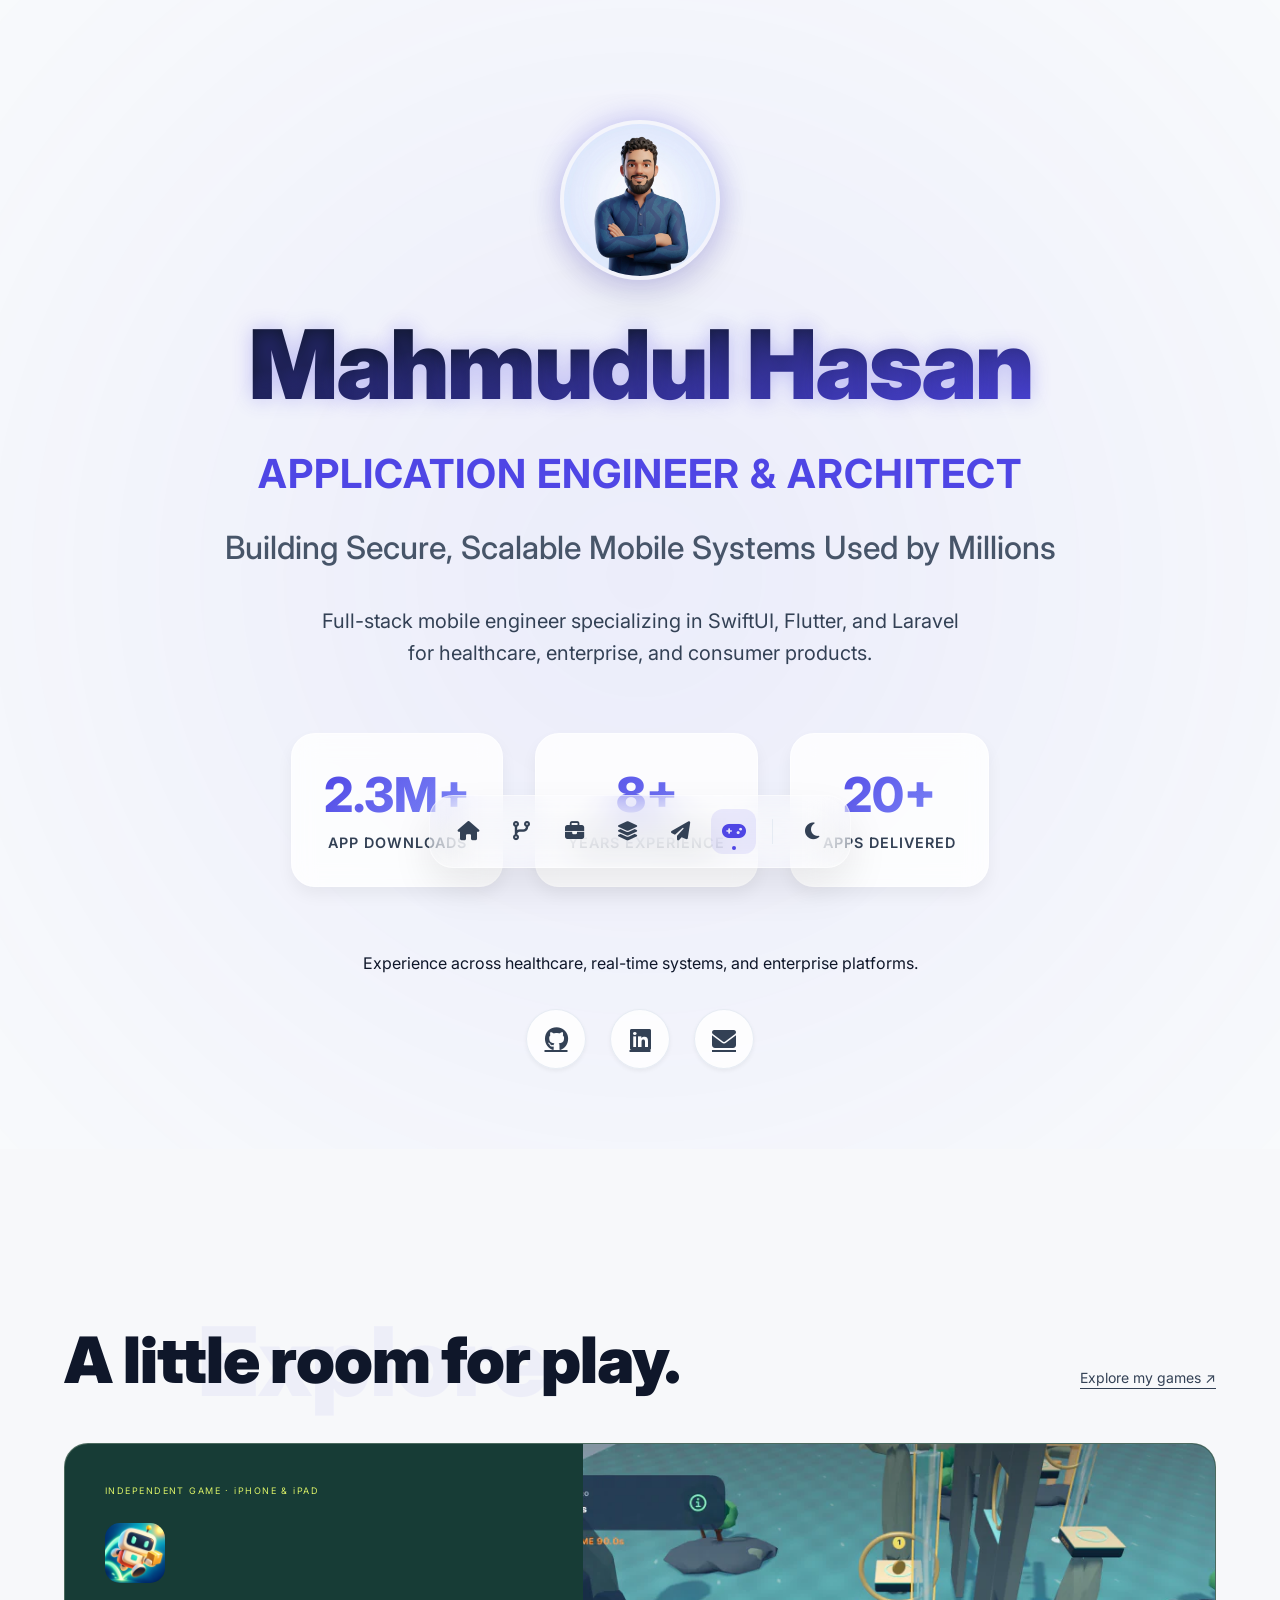
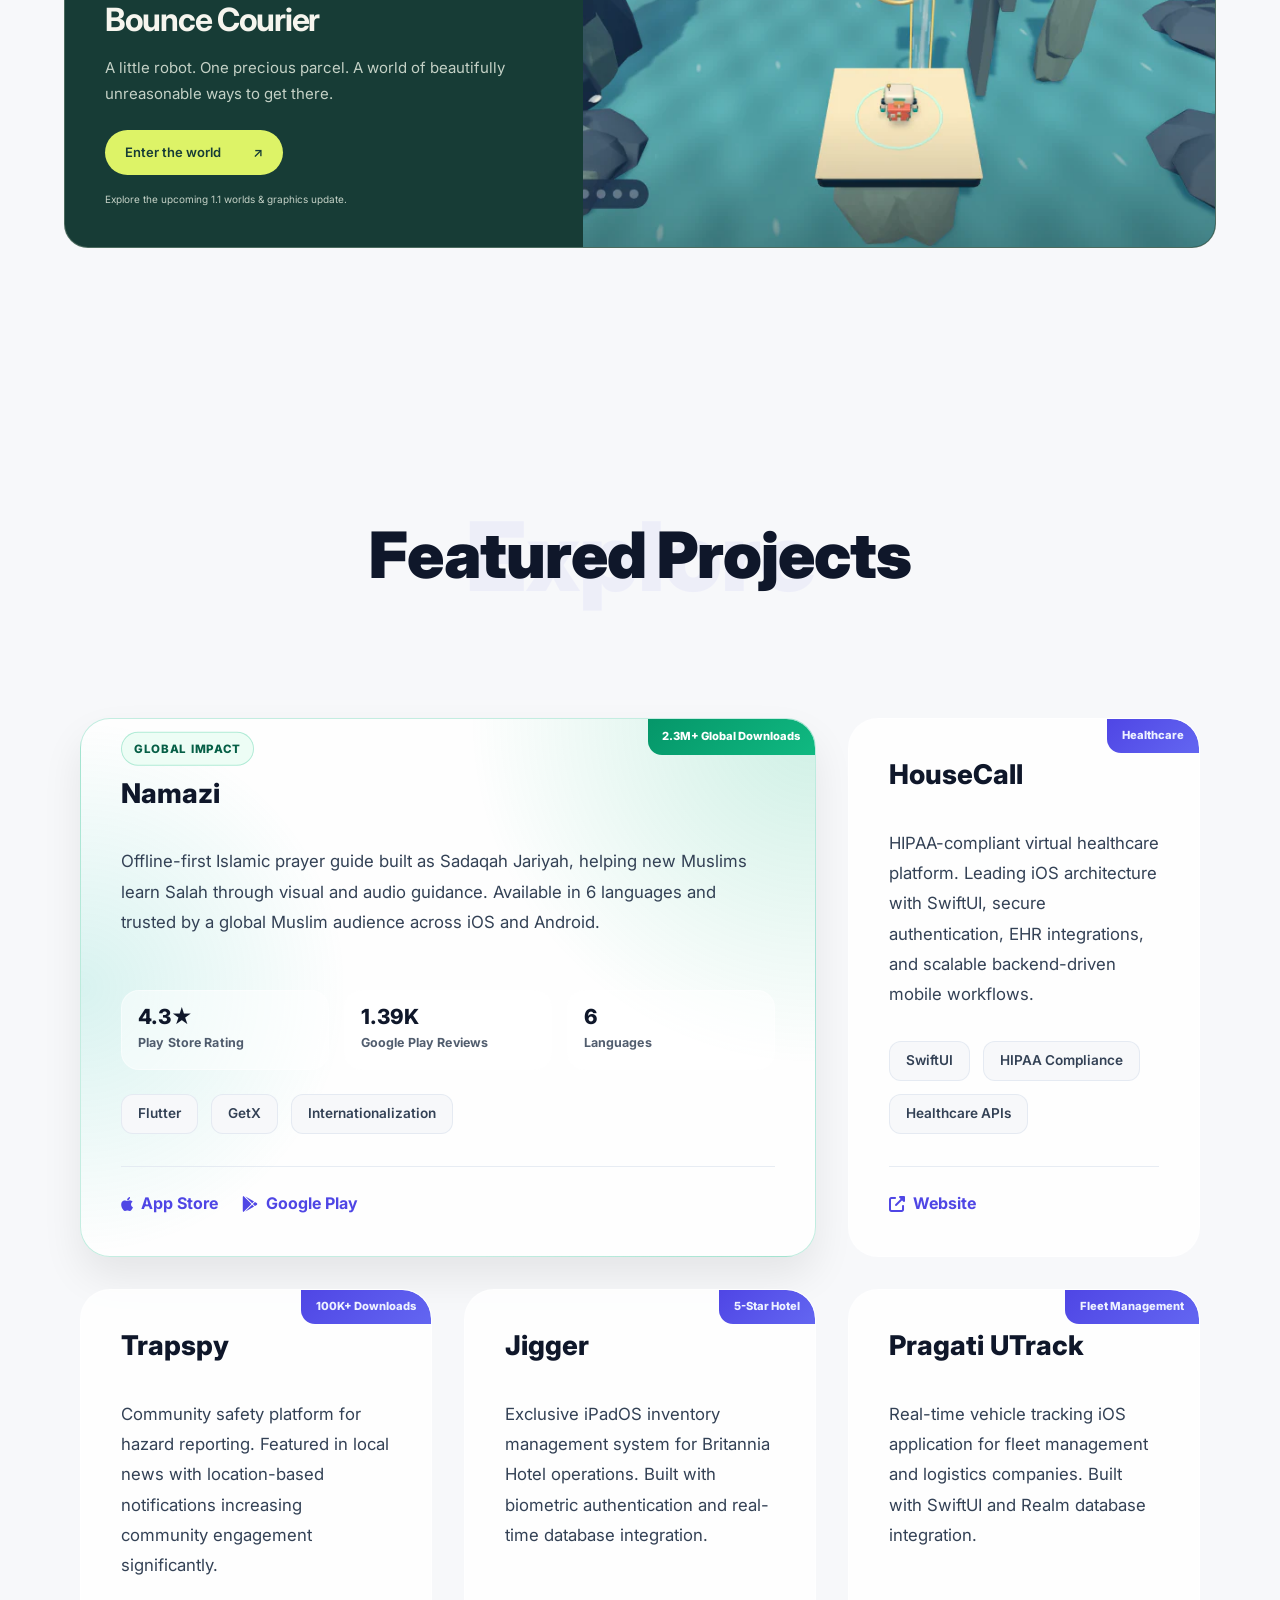
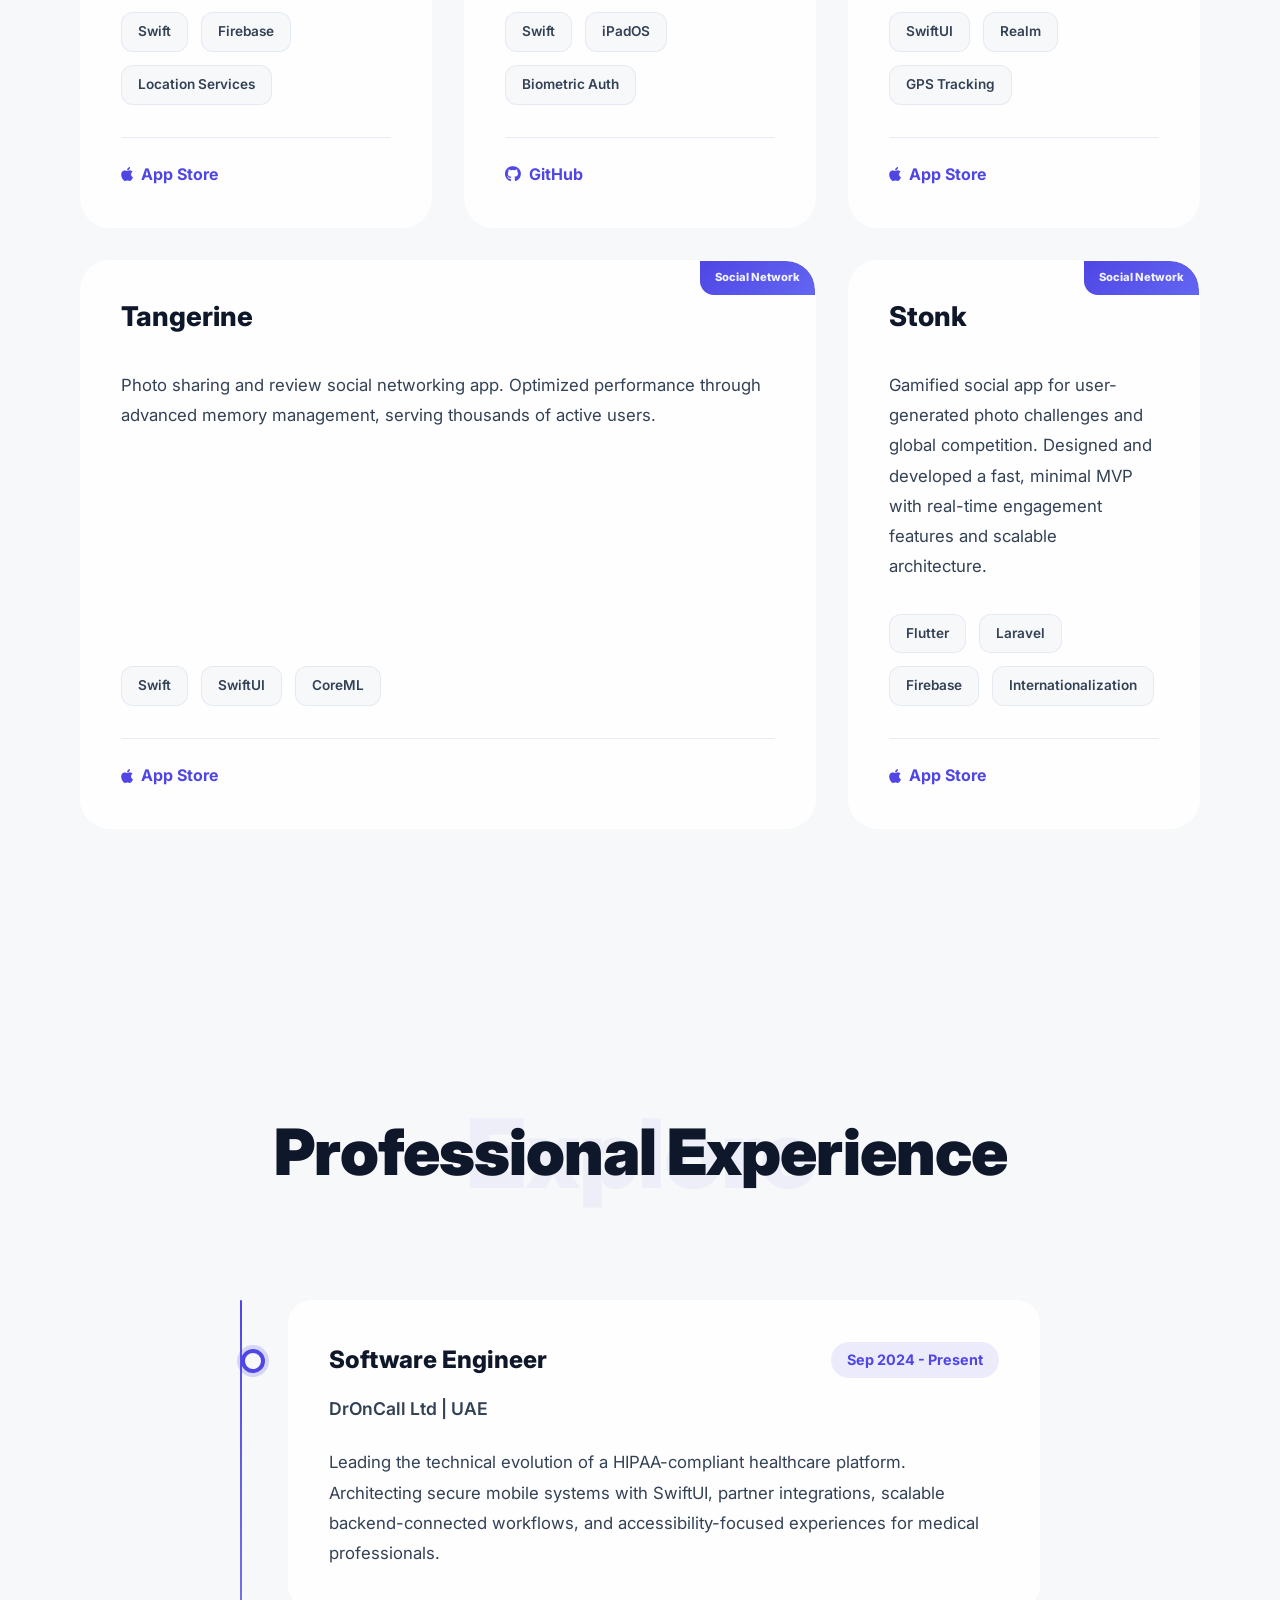
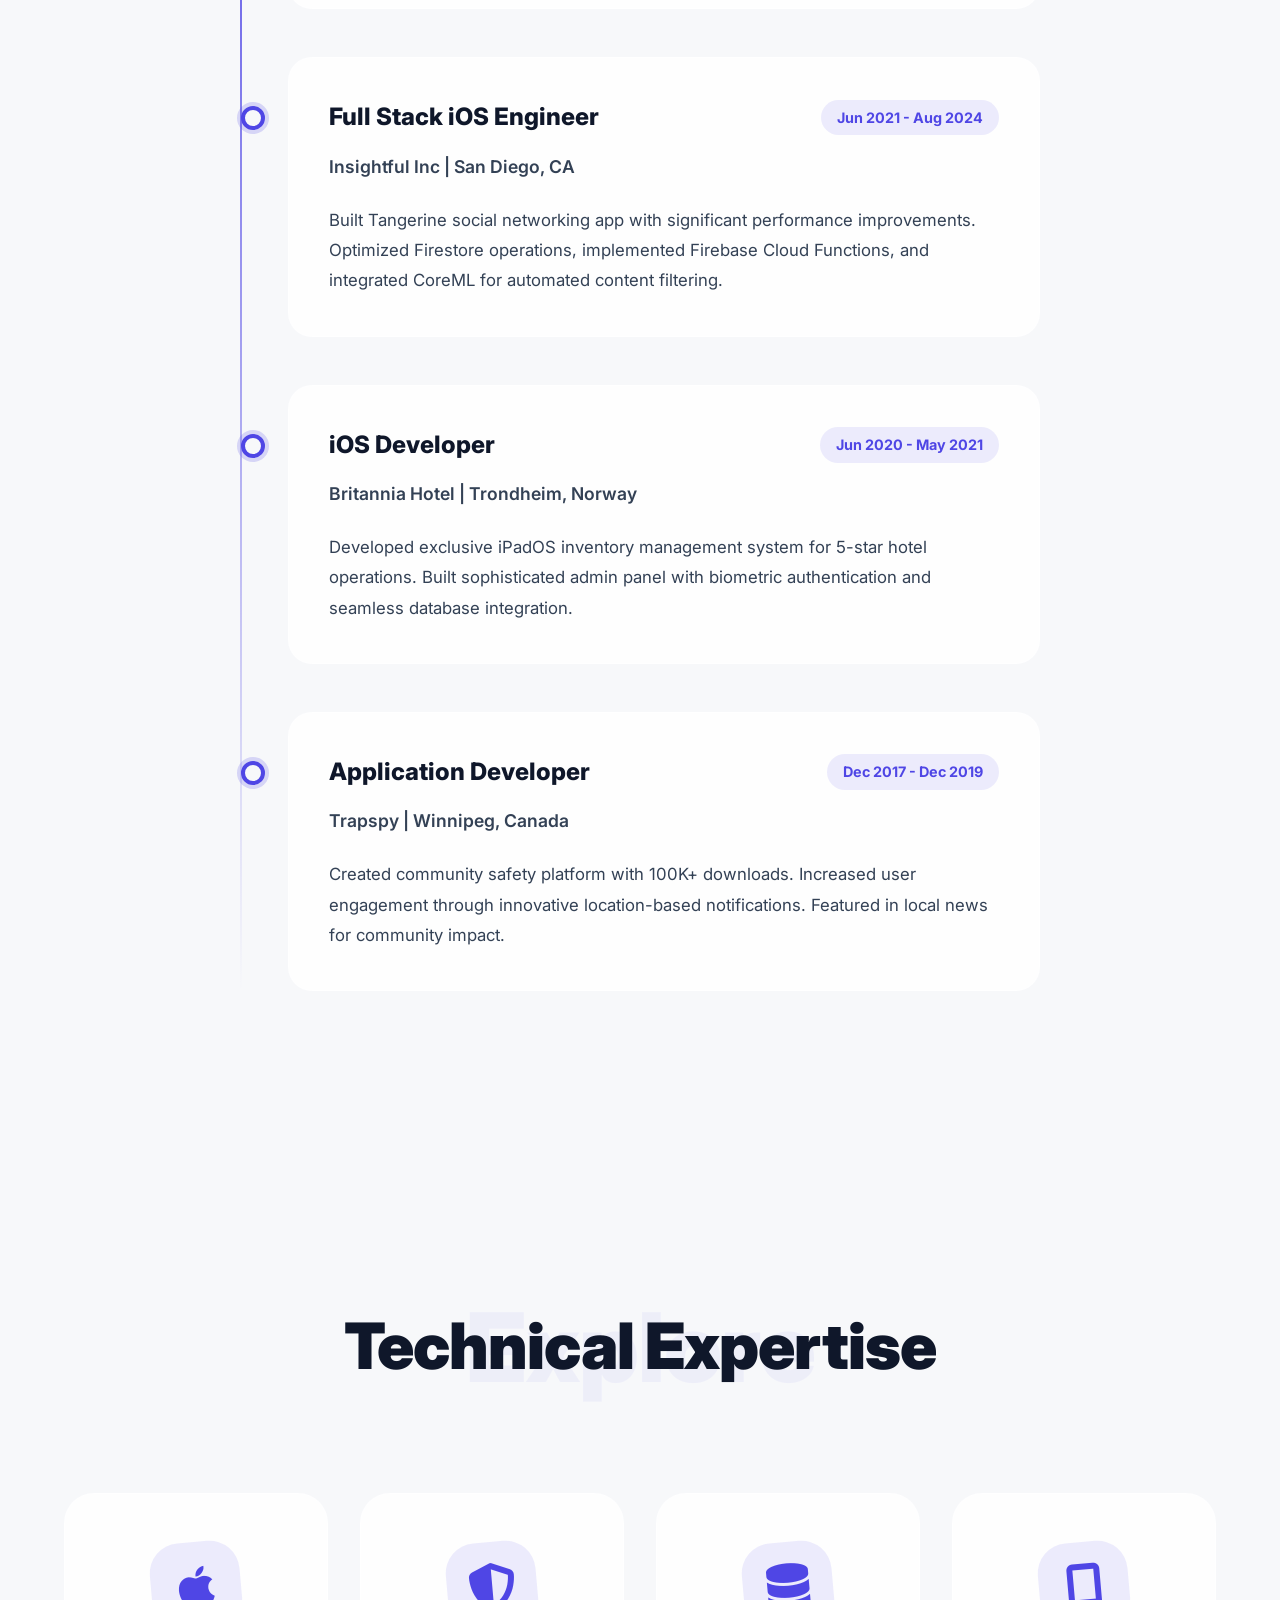
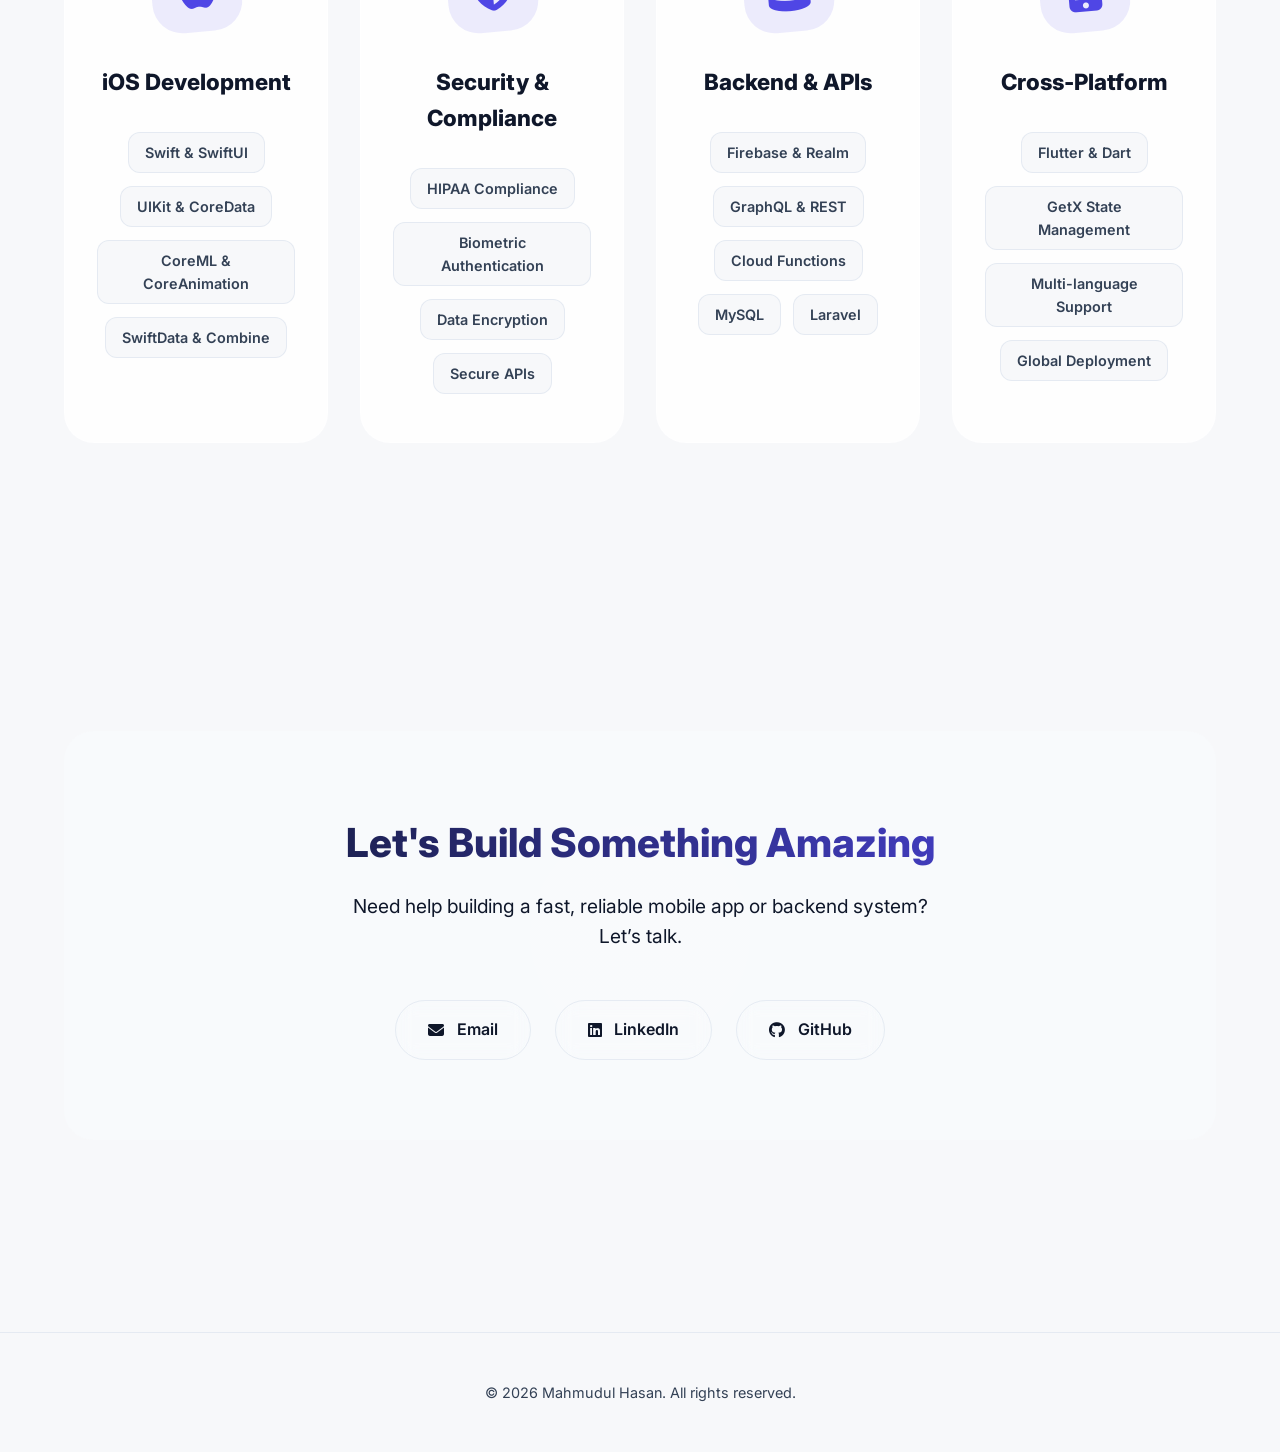
==== commit 49816d43: "Add Bounce Courier worlds preview and game support site" ====
--- a/index.html
+++ b/index.html
@@ -51,8 +51,11 @@
           <span class="dock-tooltip">Contact</span>
         </a>
       </li>
+      <li class="dock-item" style="--i:5">
+        <a href="#games" aria-label="Games"><i class="fas fa-gamepad"></i><span class="dock-tooltip">Games</span></a>
+      </li>
       <li class="dock-divider"></li>
-      <li class="dock-item" style="--i:5">
+      <li class="dock-item" style="--i:6">
         <button id="theme-toggle" class="dock-btn" aria-label="Toggle Dark Mode">
           <i class="fas fa-moon"></i>
         </button>
@@ -105,6 +108,15 @@
 
   <!-- Main Content -->
   <div class="main-content">
+    <section id="games" class="portfolio-games section">
+      <div class="container">
+        <div class="portfolio-games-heading"><h2 class="section-title">A little room for play.</h2><a href="/games/">Explore my games <span aria-hidden="true">↗</span></a></div>
+        <a class="courier-feature" href="/games/bounce-courier/">
+          <div class="courier-feature-copy"><span class="courier-kicker">INDEPENDENT GAME · iPHONE &amp; iPAD</span><img src="/games/bounce-courier/assets/app-icon-256.webp" width="60" height="60" alt="" loading="lazy"><h3>Bounce Courier</h3><p>A little robot. One precious parcel. A world of beautifully unreasonable ways to get there.</p><span class="courier-feature-link">Enter the world <span aria-hidden="true">↗</span></span><small>Explore the upcoming 1.1 worlds &amp; graphics update.</small></div>
+          <img class="courier-feature-scene" src="/games/bounce-courier/assets/hero-cataract-pass-960.webp" width="960" height="442" alt="Bounce Courier gameplay: stone landings rise through a turquoise waterfall gorge." loading="lazy">
+        </a>
+      </div>
+    </section>
     <!-- Featured Projects -->
     <section id="projects" class="section">
       <div class="container">
--- a/styles.css
+++ b/styles.css
@@ -1153,3 +1153,15 @@
         justify-content: center;
     }
 }
+
+/* Independent games — scoped to the portfolio feature. */
+.portfolio-games-heading{display:flex;align-items:baseline;justify-content:space-between;gap:24px;margin-bottom:32px}
+.portfolio-games-heading .section-title{margin-bottom:0}.portfolio-games-heading>a{color:var(--text-color);font-size:14px;text-underline-offset:5px;white-space:nowrap}
+.courier-feature{display:grid;grid-template-columns:.9fr 1.1fr;background:#173c36;border:1px solid #b6c8b155;border-radius:24px;overflow:hidden;color:#f6f5ee;text-decoration:none;transition:box-shadow .2s}
+.courier-feature:hover{box-shadow:0 18px 48px #173c3626}.courier-feature:focus-visible{outline:3px solid var(--primary-color);outline-offset:5px}
+.courier-feature-copy{padding:40px;display:flex;flex-direction:column;align-items:flex-start}.courier-kicker{font-size:9px;letter-spacing:.16em;color:#ddf367;margin-bottom:24px}.courier-feature-copy>img{border-radius:15px;margin-bottom:18px}.courier-feature-copy h3{font-size:32px;letter-spacing:-.04em;line-height:1.2;color:#f6f5ee;margin-bottom:16px}.courier-feature-copy p{font-size:15px;line-height:1.7;color:#c4d1c6}.courier-feature-link{display:flex;gap:32px;align-items:center;border-radius:100px;padding:12px 20px;background:#ddf367;color:#173c36;font-size:13px;font-weight:600;margin-top:24px}.courier-feature-copy small{font-size:10px;color:#c4d1c6;margin-top:16px}.courier-feature-scene{width:100%;height:100%;object-fit:cover;object-position:center}
+@media(max-width:760px){.portfolio-games-heading{display:block}.portfolio-games-heading>a{display:inline-block;margin-top:18px}.courier-feature{grid-template-columns:1fr}.courier-feature-copy{padding:30px}.courier-feature-scene{aspect-ratio:2.17;height:auto;order:-1}.courier-feature-copy>img{width:44px;height:44px;border-radius:12px}.courier-feature-copy h3{font-size:29px}}
+@media(max-width:420px){.dock{gap:3px;padding:8px}.dock-item a,.dock-btn{width:38px;height:38px}.dock-divider{margin:0 2px}}
+
+/* Keep the decorative section word inside narrow phone viewports. */
+@media(max-width:420px){.section-title::after{font-size:4rem}.project-card{padding:1.5rem}}
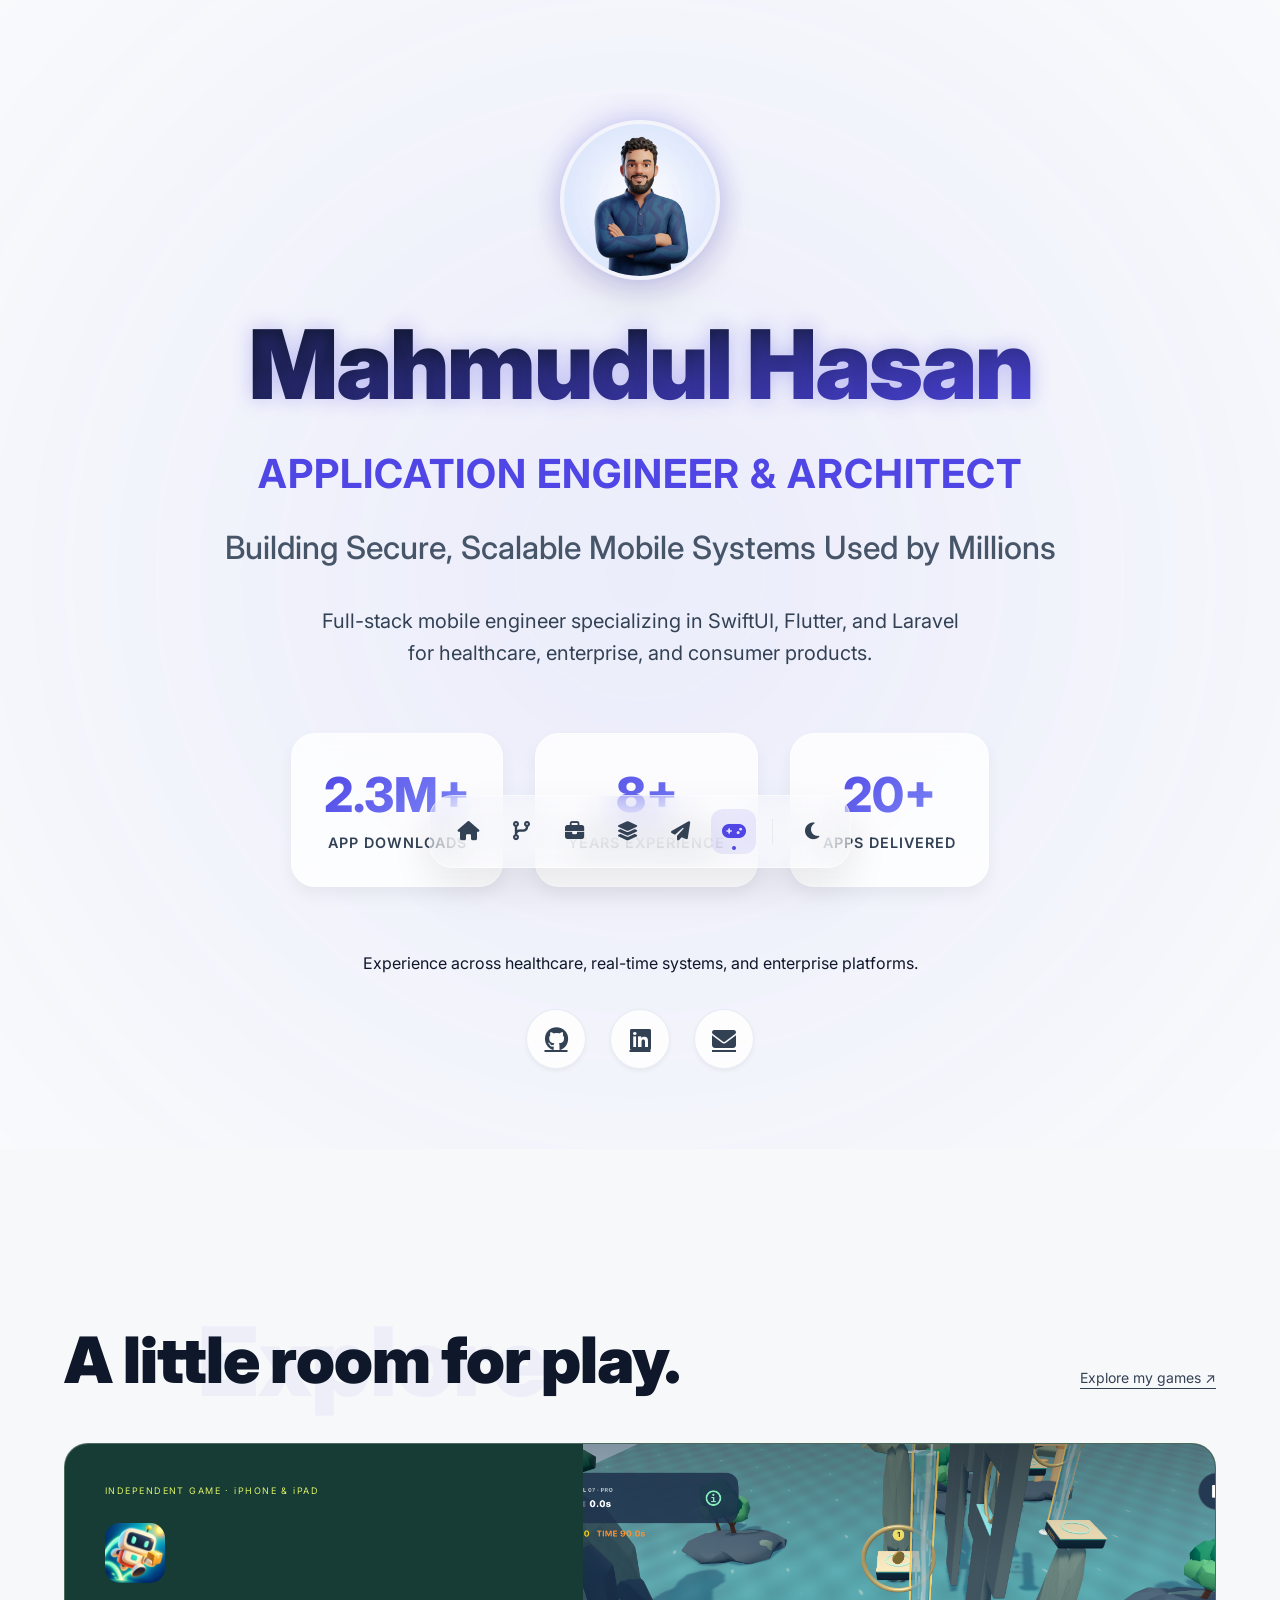
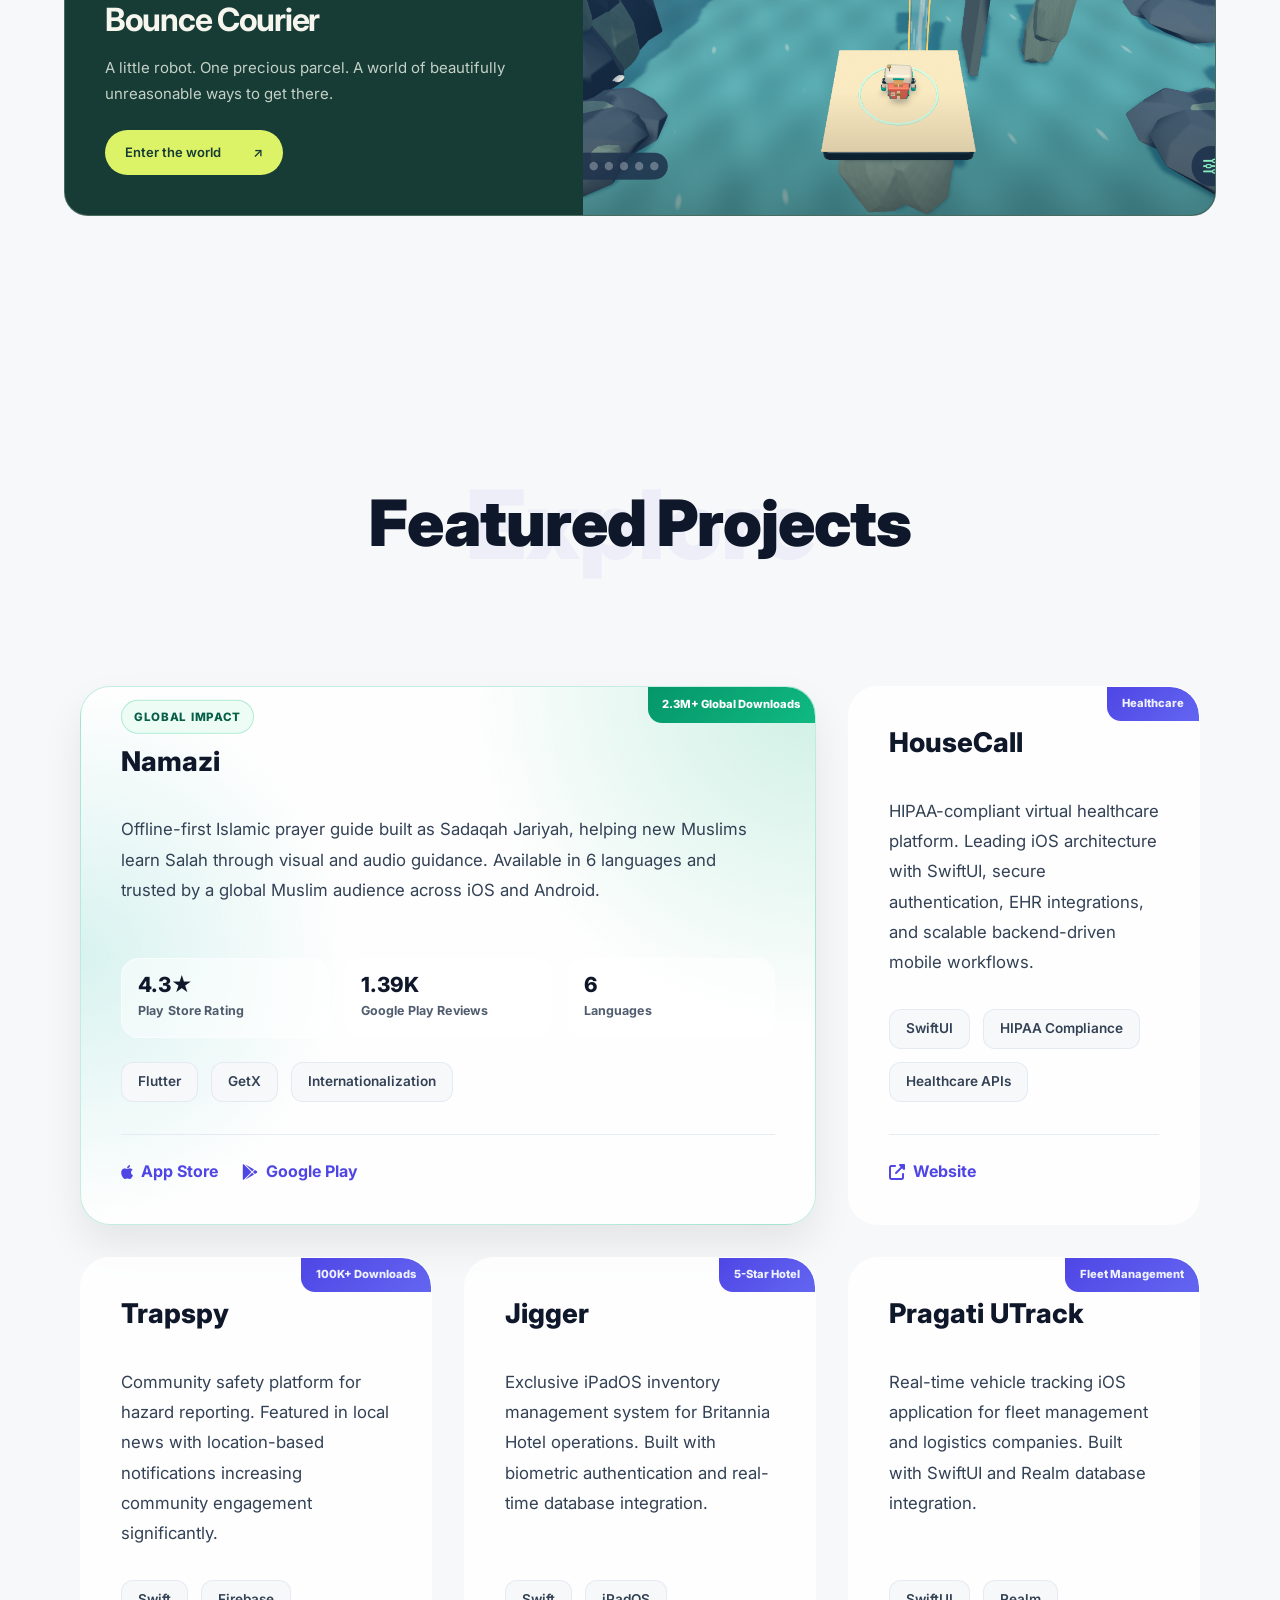
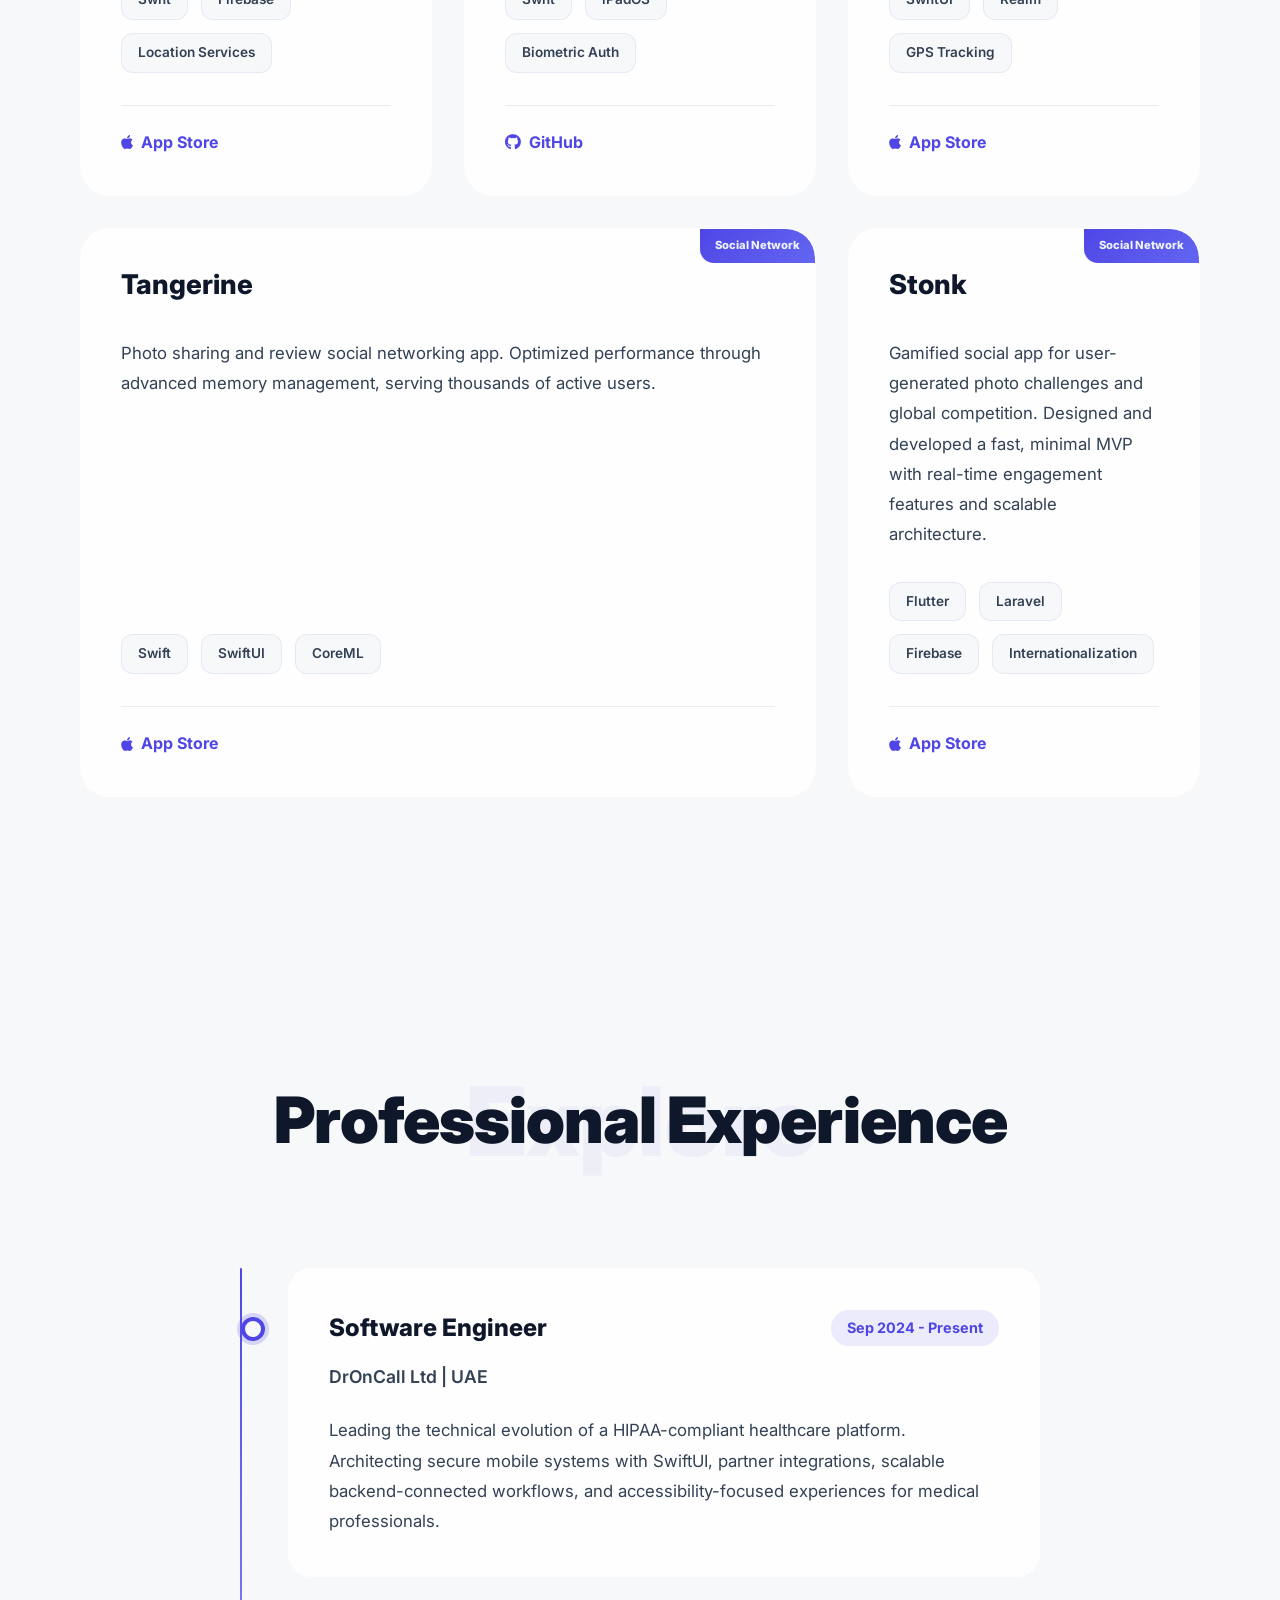
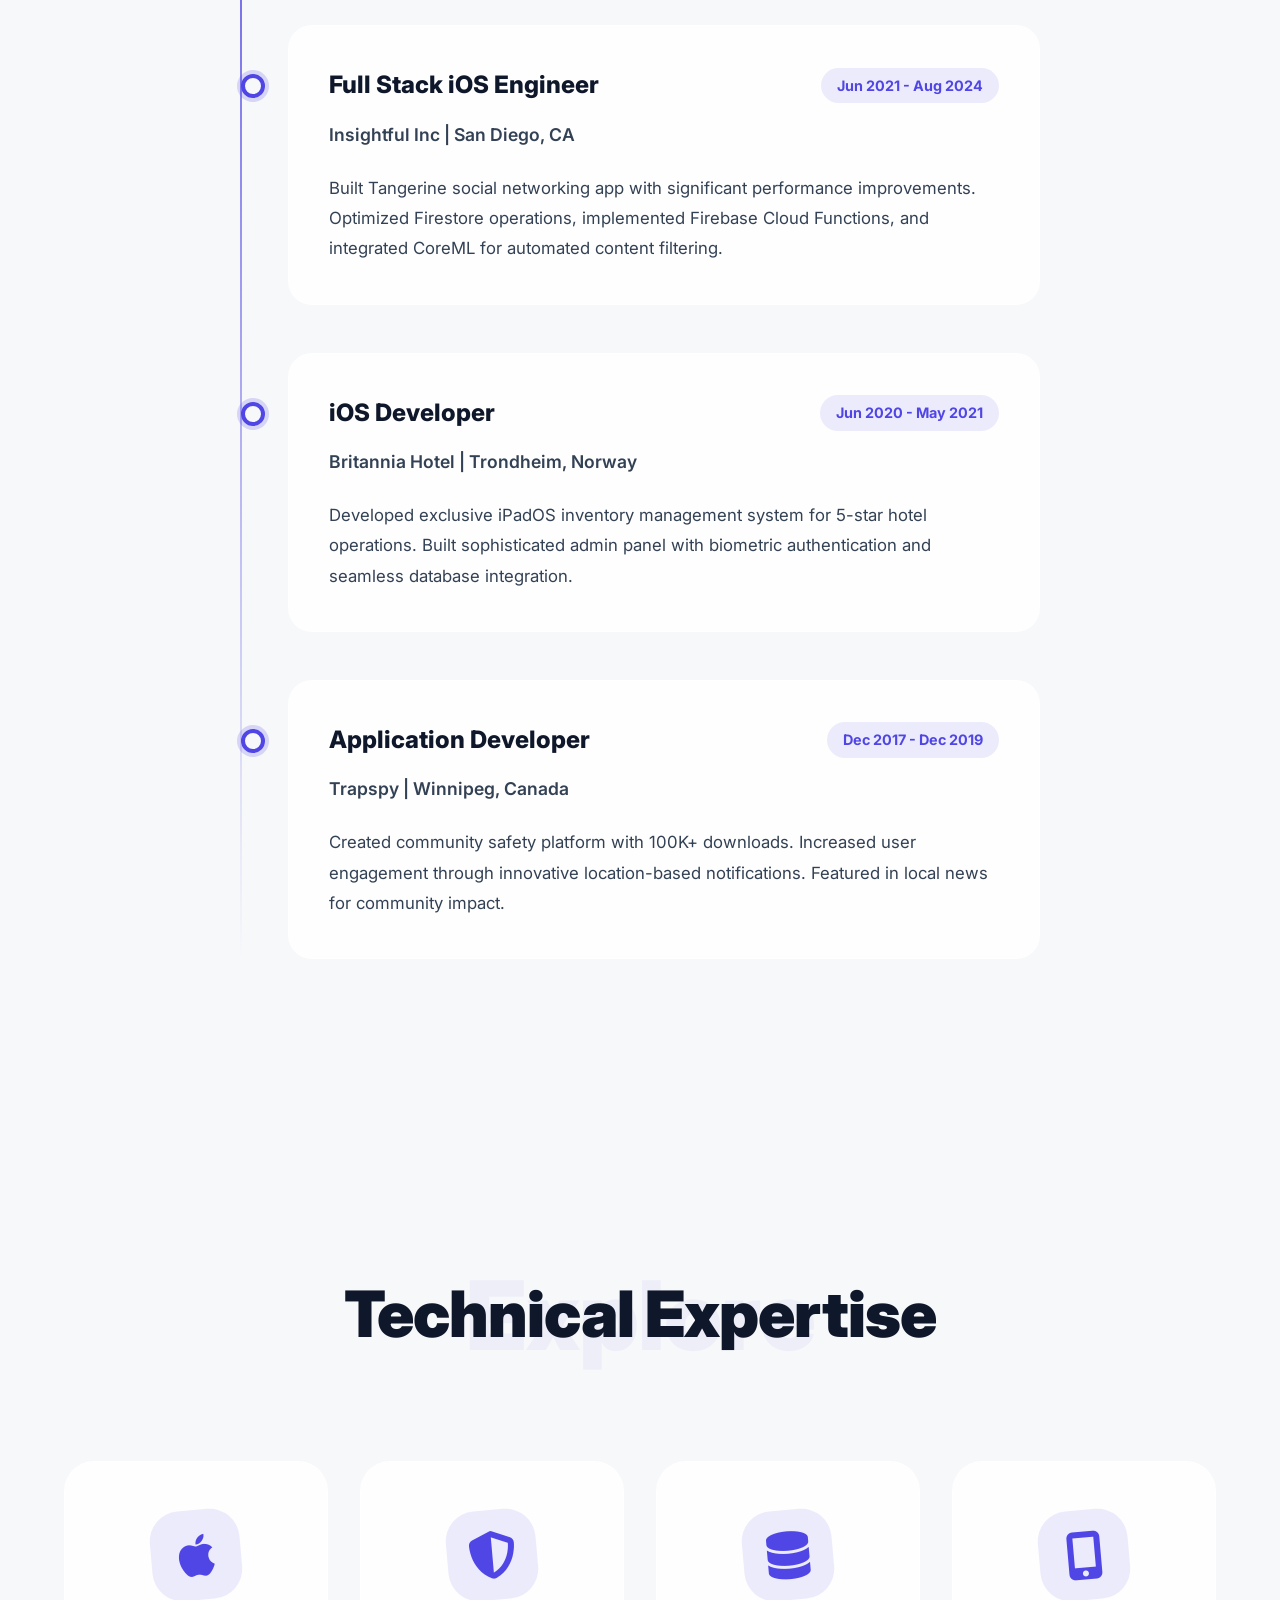
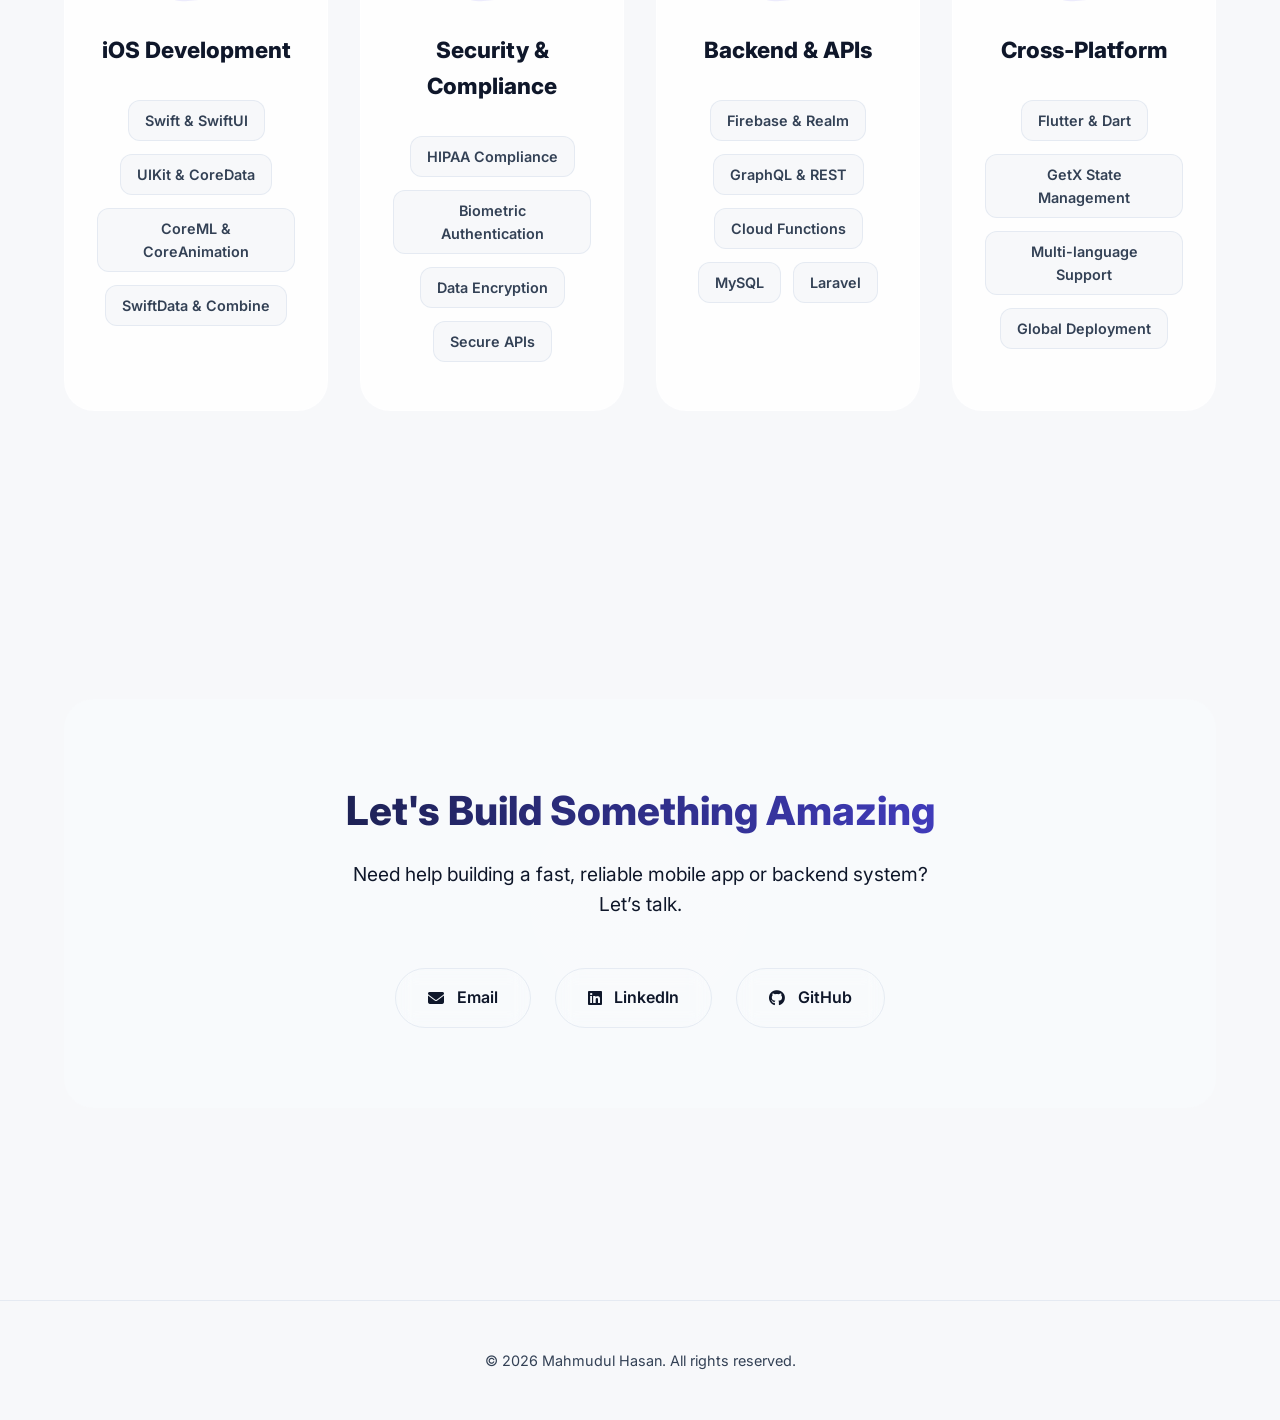
==== commit 2548064c: "Fix Retina screenshot resolution and simplify marketing captions" ====
--- a/index.html
+++ b/index.html
@@ -112,8 +112,8 @@
       <div class="container">
         <div class="portfolio-games-heading"><h2 class="section-title">A little room for play.</h2><a href="/games/">Explore my games <span aria-hidden="true">↗</span></a></div>
         <a class="courier-feature" href="/games/bounce-courier/">
-          <div class="courier-feature-copy"><span class="courier-kicker">INDEPENDENT GAME · iPHONE &amp; iPAD</span><img src="/games/bounce-courier/assets/app-icon-256.webp" width="60" height="60" alt="" loading="lazy"><h3>Bounce Courier</h3><p>A little robot. One precious parcel. A world of beautifully unreasonable ways to get there.</p><span class="courier-feature-link">Enter the world <span aria-hidden="true">↗</span></span><small>Explore the upcoming 1.1 worlds &amp; graphics update.</small></div>
-          <img class="courier-feature-scene" src="/games/bounce-courier/assets/hero-cataract-pass-960.webp" width="960" height="442" alt="Bounce Courier gameplay: stone landings rise through a turquoise waterfall gorge." loading="lazy">
+          <div class="courier-feature-copy"><span class="courier-kicker">INDEPENDENT GAME · iPHONE &amp; iPAD</span><img src="/games/bounce-courier/assets/app-icon-256.webp" width="60" height="60" alt="" loading="lazy"><h3>Bounce Courier</h3><p>A little robot. One precious parcel. A world of beautifully unreasonable ways to get there.</p><span class="courier-feature-link">Enter the world <span aria-hidden="true">↗</span></span></div>
+          <img class="courier-feature-scene" src="/games/bounce-courier/assets/screenshots/cataract-pass-2868-lossless.webp" width="2868" height="1320" alt="Bounce Courier gameplay: stone landings rise through a turquoise waterfall gorge." loading="lazy">
         </a>
       </div>
     </section>
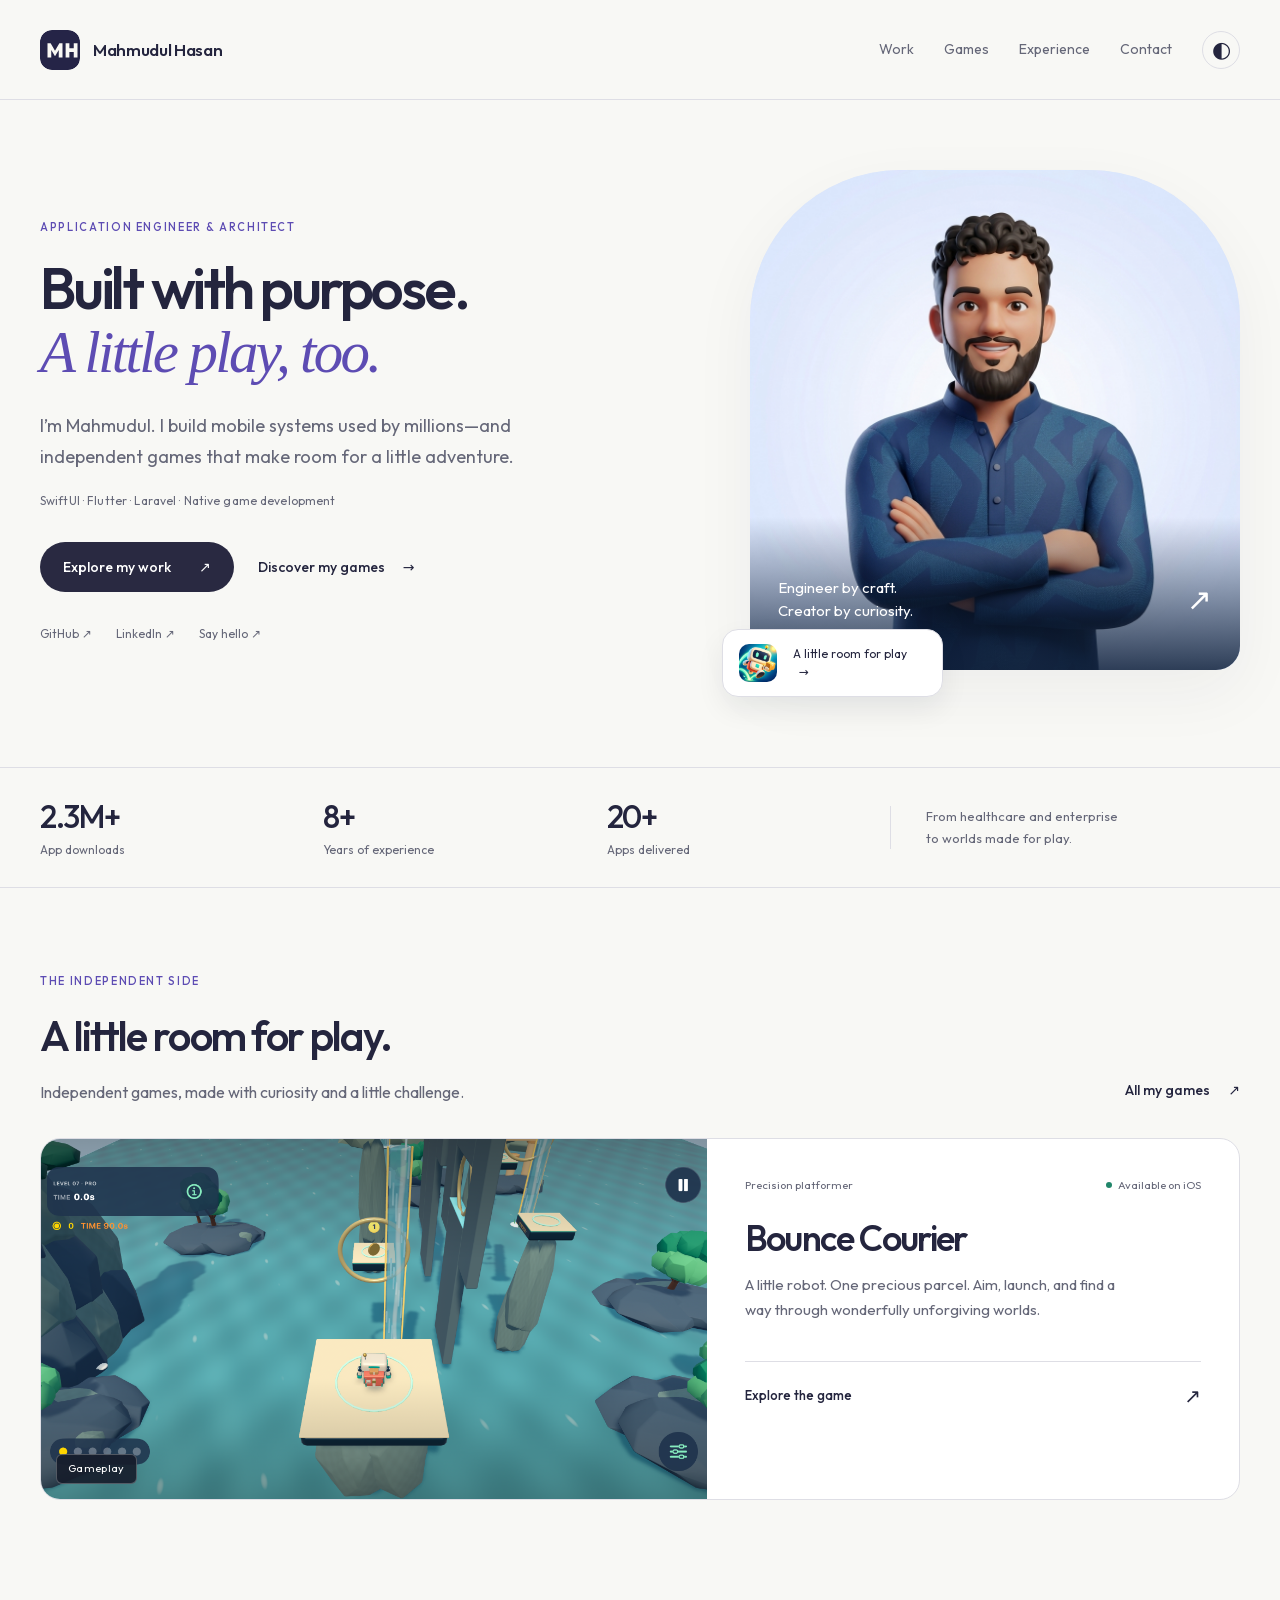
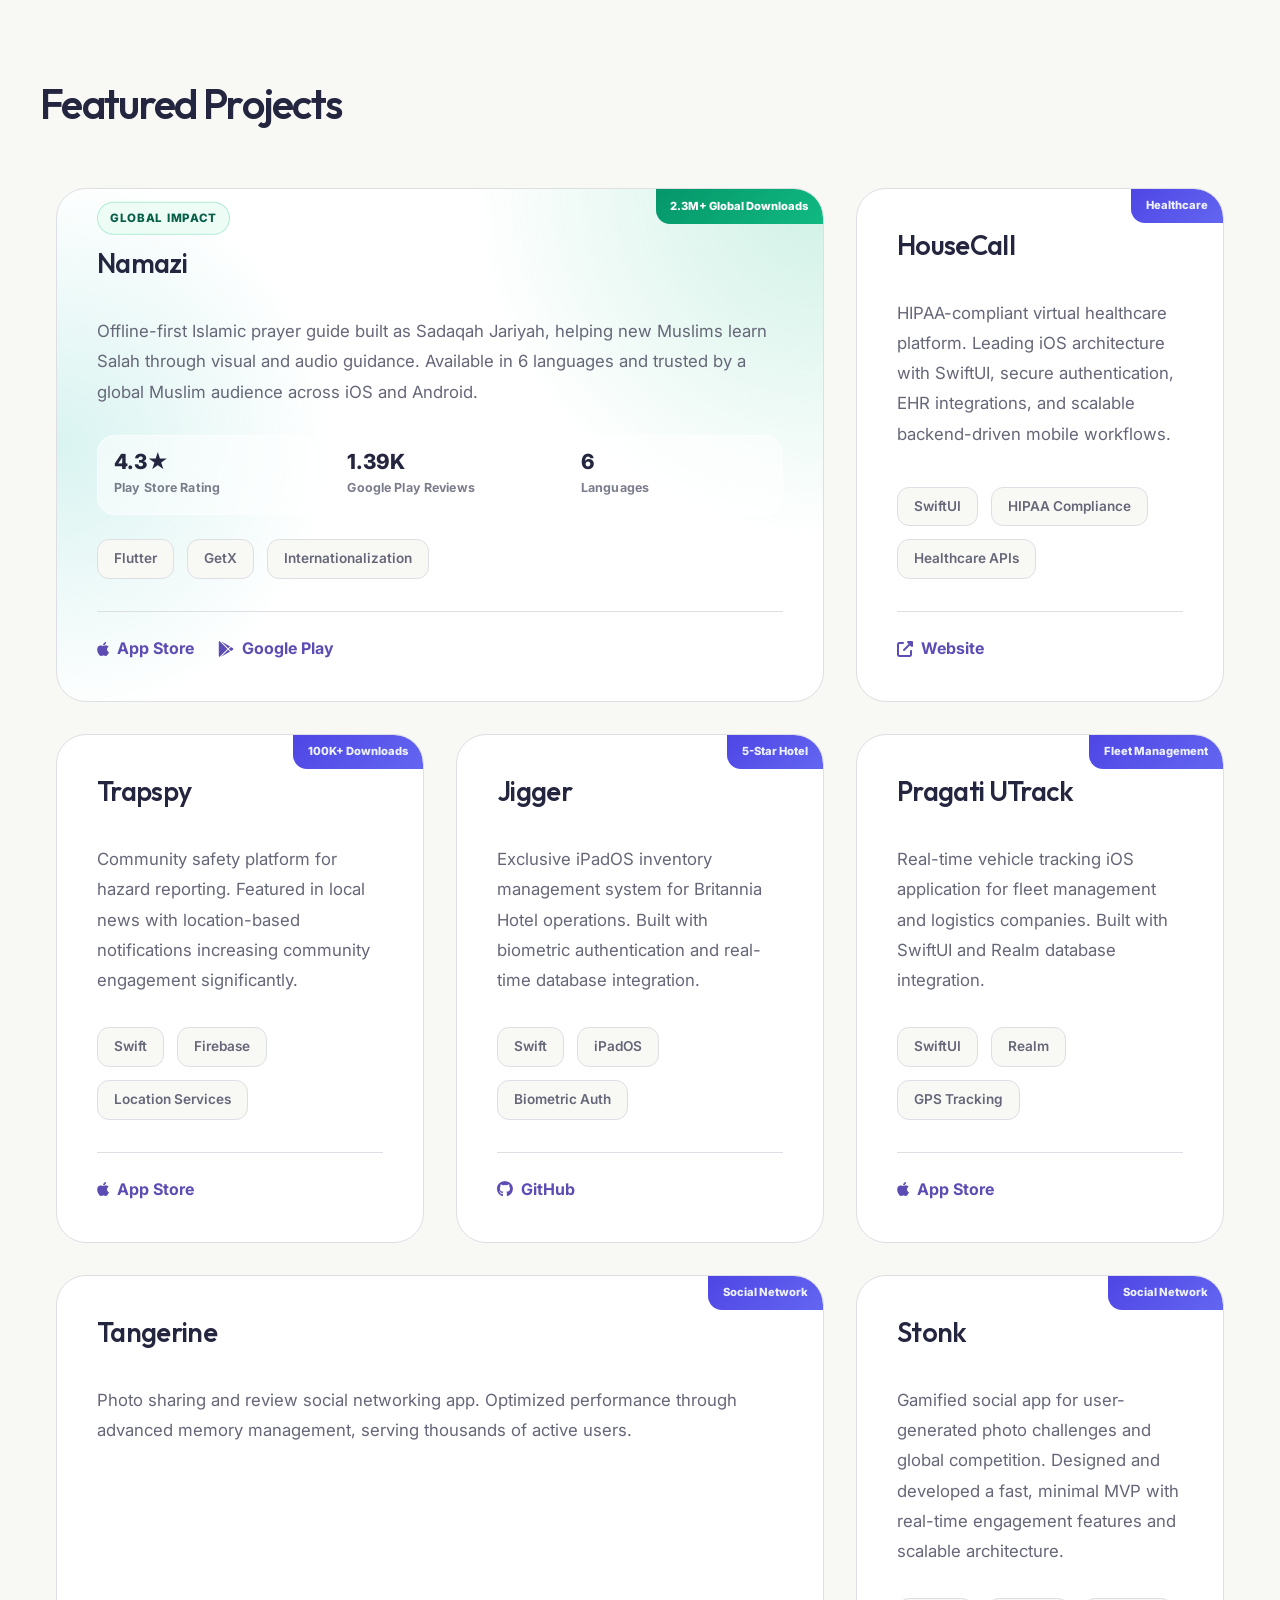
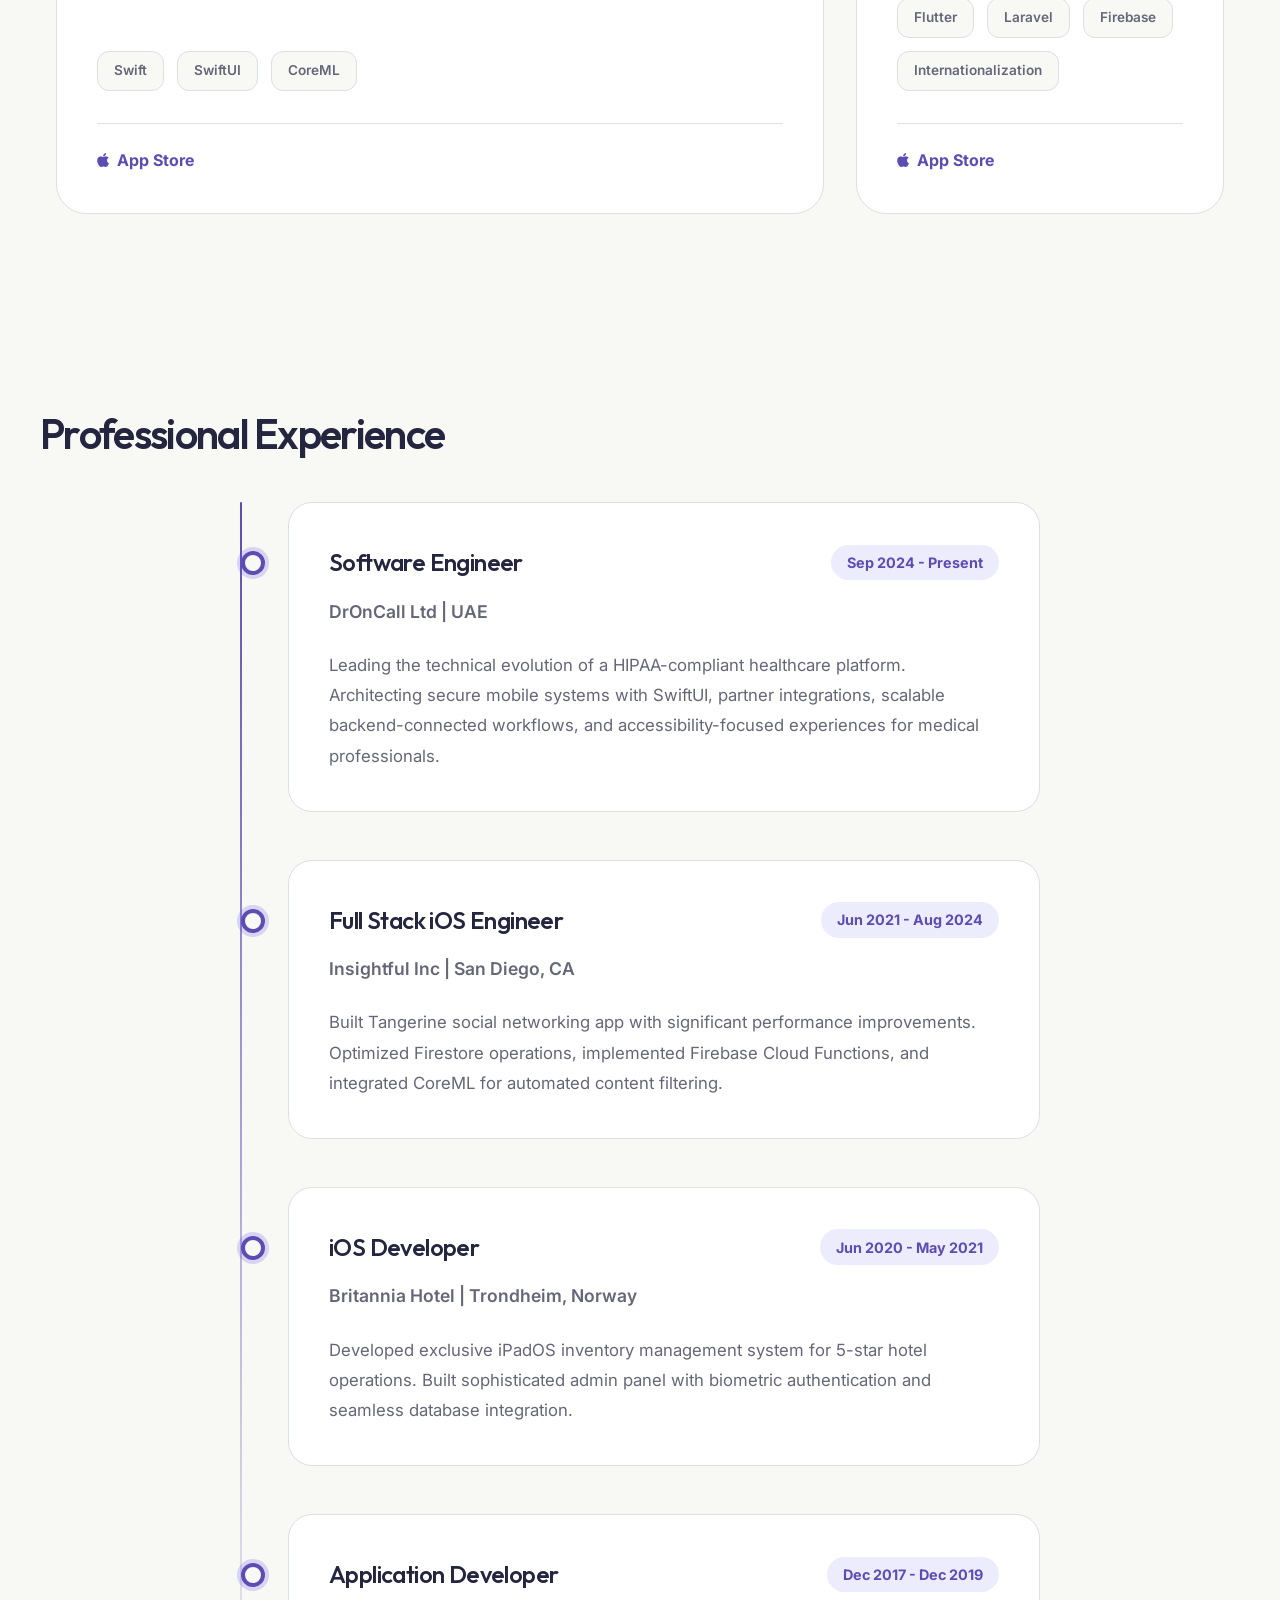
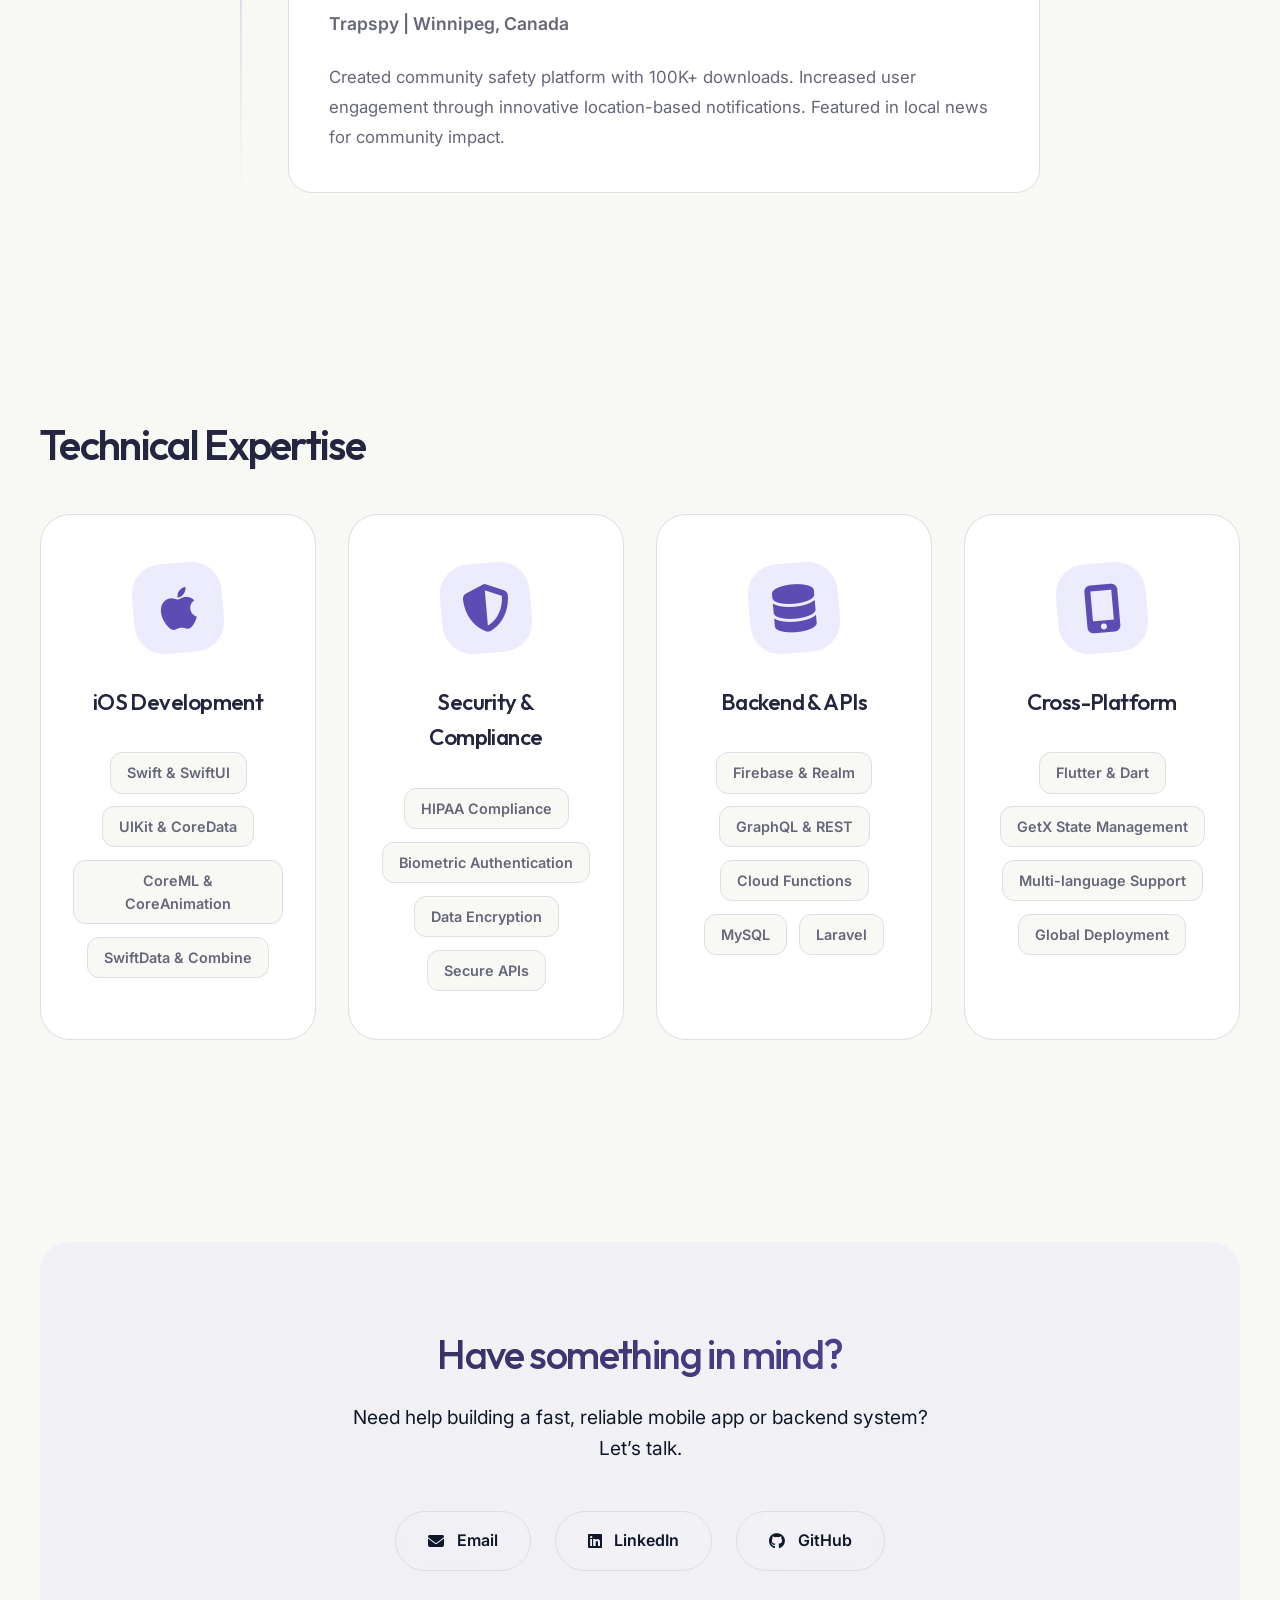
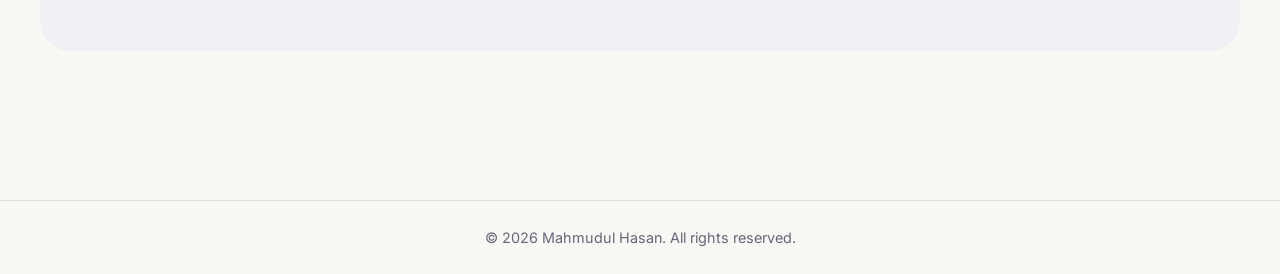
==== commit 676a6981: "Refresh homepage, organize games catalog, and align public contact" ====
--- a/index.html
+++ b/index.html
@@ -4,119 +4,36 @@
 <head>
   <meta charset="UTF-8">
   <meta name="viewport" content="width=device-width, initial-scale=1.0">
-  <title>Mahmudul Hasan - iOS Developer</title>
+  <title>Mahmudul Hasan · Mobile Engineer &amp; Independent Game Developer</title>
+  <meta name="description" content="Mobile applications used by millions. Independent games built with curiosity. Explore the work and games of Mahmudul Hasan.">
+  <link rel="canonical" href="https://www.mahmudulhasan.me/">
+  <link rel="icon" href="/games/assets/mark.svg">
+  <meta property="og:title" content="Mahmudul Hasan · Apps &amp; Games">
+  <meta property="og:description" content="Explore my mobile applications and independent games.">
+  <meta property="og:image" content="https://www.mahmudulhasan.me/profile-avatar.png">
   <link href="https://fonts.googleapis.com/css2?family=Inter:wght@300;400;500;600;700;800&display=swap"
     rel="stylesheet">
   <link rel="stylesheet" href="https://cdnjs.cloudflare.com/ajax/libs/font-awesome/6.4.0/css/all.min.css">
   <link rel="stylesheet" href="styles.css">
+  <link rel="stylesheet" href="/games/catalog.css">
+  <link rel="stylesheet" href="home.css">
 </head>
 
 <body>
-  <!-- Header -->
-  <!-- Branding -->
-<!--  <div class="brand-container">-->
-<!--    <div class="monogram">MH</div>-->
-<!--  </div>-->
-
-  <!-- Floating Dock Navigation -->
-  <nav class="dock-container">
-    <ul class="dock">
-      <li class="dock-item" style="--i:0">
-        <a href="#home" aria-label="Home">
-          <i class="fas fa-home"></i>
-          <span class="dock-tooltip">Home</span>
-        </a>
-      </li>
-      <li class="dock-item" style="--i:1">
-        <a href="#projects" aria-label="Projects">
-          <i class="fas fa-code-branch"></i>
-          <span class="dock-tooltip">Projects</span>
-        </a>
-      </li>
-      <li class="dock-item" style="--i:2">
-        <a href="#experience" aria-label="Experience">
-          <i class="fas fa-briefcase"></i>
-          <span class="dock-tooltip">Experience</span>
-        </a>
-      </li>
-      <li class="dock-item" style="--i:3">
-        <a href="#skills" aria-label="Skills">
-          <i class="fas fa-layer-group"></i>
-          <span class="dock-tooltip">Skills</span>
-        </a>
-      </li>
-      <li class="dock-item" style="--i:4">
-        <a href="#contact" aria-label="Contact">
-          <i class="fas fa-paper-plane"></i>
-          <span class="dock-tooltip">Contact</span>
-        </a>
-      </li>
-      <li class="dock-item" style="--i:5">
-        <a href="#games" aria-label="Games"><i class="fas fa-gamepad"></i><span class="dock-tooltip">Games</span></a>
-      </li>
-      <li class="dock-divider"></li>
-      <li class="dock-item" style="--i:6">
-        <button id="theme-toggle" class="dock-btn" aria-label="Toggle Dark Mode">
-          <i class="fas fa-moon"></i>
-        </button>
-      </li>
-    </ul>
-  </nav>
-
-  <!-- Hero Section -->
-  <section id="home" class="hero">
-    <div class="container">
-      <div class="hero-content">
-        <div class="profile-img-container">
-          <div class="profile-float-wrapper">
-            <div class="profile-tilt-wrapper">
-              <img src="profile-avatar.png" alt="Mahmudul Hasan" class="profile-img">
-            </div>
-          </div>
-        </div>
-        <h1>Mahmudul Hasan</h1>
-        <p class="role">Application Engineer & Architect</p>
-        <p class="subtitle">Building Secure, Scalable Mobile Systems Used by Millions</p>
-        <p class="description">Full-stack mobile engineer specializing in SwiftUI, Flutter, and Laravel for healthcare, enterprise, and consumer products.</p>
-
-        <div class="stats">
-          <div class="stat">
-            <span class="stat-number">2.3M+</span>
-            <div class="stat-label">App Downloads</div>
-          </div>
-          <div class="stat">
-            <span class="stat-number">8+</span>
-            <div class="stat-label">Years Experience</div>
-          </div>
-          <div class="stat">
-            <span class="stat-number">20+</span>
-            <div class="stat-label">Apps Delivered</div>
-          </div>
-
-        </div>
-
-        <p>Experience across healthcare, real-time systems, and enterprise platforms.</p>
-
-        <div class="social-links">
-          <a href="https://github.com/mhasan341" target="_blank"><i class="fab fa-github"></i></a>
-          <a href="https://www.linkedin.com/in/mahmudul-dev/" target="_blank"><i class="fab fa-linkedin"></i></a>
-          <a href="mailto:mm@letstangerine.com"><i class="fas fa-envelope"></i></a>
-        </div>
-      </div>
-    </div>
+  <a class="skip-link" href="#main">Skip to content</a>
+  <header class="home-header container"><a class="home-brand" href="/" aria-label="Mahmudul Hasan home"><img src="/games/assets/mark.svg" width="40" height="40" alt=""><span>Mahmudul Hasan</span></a><nav class="home-nav" aria-label="Main"><a href="#projects">Work</a><a href="/games/">Games</a><a href="#experience" class="nav-about">Experience</a><a href="#contact">Contact</a><button id="theme-toggle" class="theme-button" type="button" aria-label="Switch to dark theme" aria-pressed="false"><span aria-hidden="true">◐</span></button></nav></header>
+  <main id="main">
+  <section id="home" class="intro container" aria-labelledby="intro-title">
+    <div class="intro-copy"><p class="intro-eyebrow">Application Engineer &amp; Architect</p><h1 id="intro-title">Built with purpose.<br><em>A little play, too.</em></h1><p class="intro-description">I’m Mahmudul. I build mobile systems used by millions—and independent games that make room for a little adventure.</p><p class="intro-specialty">SwiftUI · Flutter · Laravel · Native game development</p><div class="intro-actions"><a href="#projects" class="home-button">Explore my work <span aria-hidden="true">↗</span></a><a href="/games/" class="home-text-link">Discover my games <span aria-hidden="true">→</span></a></div><div class="intro-socials"><a href="https://github.com/mhasan341" target="_blank" rel="noopener noreferrer">GitHub ↗</a><a href="https://www.linkedin.com/in/mahmudul-dev/" target="_blank" rel="noopener noreferrer">LinkedIn ↗</a><a href="mailto:mm@letstangerine.com">Say hello ↗</a></div></div>
+    <div class="intro-visual"><div class="portrait-frame"><img src="profile-avatar.png" width="1024" height="1024" alt="Illustrated portrait of Mahmudul Hasan" fetchpriority="high"><div class="portrait-caption"><span>Engineer by craft.<br>Creator by curiosity.</span><span aria-hidden="true">↗</span></div></div><a class="studio-tag" href="/games/"><span class="studio-icons"><img src="/games/bounce-courier/assets/app-icon-256.webp" width="42" height="42" alt=""></span><span>A little room for play <span aria-hidden="true">→</span></span></a></div>
   </section>
+  <div class="home-proof container" aria-label="Experience at a glance"><div><strong>2.3M+</strong><span>App downloads</span></div><div><strong>8+</strong><span>Years of experience</span></div><div><strong>20+</strong><span>Apps delivered</span></div><p>From healthcare and enterprise<br>to worlds made for play.</p></div>
 
   <!-- Main Content -->
   <div class="main-content">
-    <section id="games" class="portfolio-games section">
-      <div class="container">
-        <div class="portfolio-games-heading"><h2 class="section-title">A little room for play.</h2><a href="/games/">Explore my games <span aria-hidden="true">↗</span></a></div>
-        <a class="courier-feature" href="/games/bounce-courier/">
-          <div class="courier-feature-copy"><span class="courier-kicker">INDEPENDENT GAME · iPHONE &amp; iPAD</span><img src="/games/bounce-courier/assets/app-icon-256.webp" width="60" height="60" alt="" loading="lazy"><h3>Bounce Courier</h3><p>A little robot. One precious parcel. A world of beautifully unreasonable ways to get there.</p><span class="courier-feature-link">Enter the world <span aria-hidden="true">↗</span></span></div>
-          <img class="courier-feature-scene" src="/games/bounce-courier/assets/screenshots/cataract-pass-2868-lossless.webp" width="2868" height="1320" alt="Bounce Courier gameplay: stone landings rise through a turquoise waterfall gorge." loading="lazy">
-        </a>
-      </div>
-    </section>
+    <section id="games" class="portfolio-games section" aria-labelledby="home-games-title"><div class="container"><div class="home-section-heading"><div><p class="home-eyebrow">The independent side</p><h2 class="section-title" id="home-games-title">A little room for play.</h2><p>Independent games, made with curiosity and a little challenge.</p></div><a href="/games/" class="home-text-link">All my games <span aria-hidden="true">↗</span></a></div><div class="game-grid single-game"><article class="game-card bounce-courier">
+ <a class="game-art" href="/games/bounce-courier/" aria-label="Explore Bounce Courier"><img src="/games/bounce-courier/assets/screenshots/cataract-pass-2868-lossless.webp" width="2868" height="1320" alt="Bounce Courier gameplay in a turquoise waterfall gorge." loading="lazy"><span class="art-label">Gameplay</span></a>
+ <div class="game-card-body"><div class="game-meta"><span>Precision platformer</span><span class="game-status available">Available on iOS</span></div><h3><a href="/games/bounce-courier/">Bounce Courier</a></h3><p>A little robot. One precious parcel. Aim, launch, and find a way through wonderfully unforgiving worlds.</p><a class="game-open" href="/games/bounce-courier/">Explore the game <span aria-hidden="true">↗</span></a></div></article></div></div></section>
     <!-- Featured Projects -->
     <section id="projects" class="section">
       <div class="container">
@@ -160,7 +77,7 @@
               <span class="tech-tag">Internationalization</span>
             </div>
             <div class="project-links">
-              <a href="https://apps.apple.com/ch/app/namazstart/id6444265376" target="_blank" class="project-link">
+              <a href="https://apps.apple.com/ch/app/namazstart/id6444265376" target="_blank" rel="noopener noreferrer" class="project-link">
                 <i class="fab fa-apple"></i> App Store
               </a>
               <a href="https://play.google.com/store/apps/details?id=me.mahmudulhasan.salat_app" target="_blank"
@@ -185,7 +102,7 @@
               <span class="tech-tag">Healthcare APIs</span>
             </div>
             <div class="project-links">
-              <a href="https://housecall.ae" target="_blank" class="project-link">
+              <a href="https://housecall.ae" target="_blank" rel="noopener noreferrer" class="project-link">
                 <i class="fas fa-external-link-alt"></i> Website
               </a>
             </div>
@@ -207,7 +124,7 @@
               <span class="tech-tag">Location Services</span>
             </div>
             <div class="project-links">
-              <a href="https://apps.apple.com/us/app/trapspy/id1403138498" target="_blank" class="project-link">
+              <a href="https://apps.apple.com/us/app/trapspy/id1403138498" target="_blank" rel="noopener noreferrer" class="project-link">
                 <i class="fab fa-apple"></i> App Store
               </a>
             </div>
@@ -229,7 +146,7 @@
               <span class="tech-tag">Biometric Auth</span>
             </div>
             <div class="project-links">
-              <a href="https://github.com/mhasan341/jigger-demo" target="_blank" class="project-link">
+              <a href="https://github.com/mhasan341/jigger-demo" target="_blank" rel="noopener noreferrer" class="project-link">
                 <i class="fab fa-github"></i> GitHub
               </a>
             </div>
@@ -251,7 +168,7 @@
               <span class="tech-tag">GPS Tracking</span>
             </div>
             <div class="project-links">
-              <a href="https://apps.apple.com/in/app/pragati-utrack/id6472572087" target="_blank" class="project-link">
+              <a href="https://apps.apple.com/in/app/pragati-utrack/id6472572087" target="_blank" rel="noopener noreferrer" class="project-link">
                 <i class="fab fa-apple"></i> App Store
               </a>
             </div>
@@ -427,16 +344,16 @@
     <section id="contact" class="section">
       <div class="container">
         <div class="contact-info">
-          <h2 class="contact-title">Let's Build Something Amazing</h2>
+          <h2 class="contact-title">Have something in mind?</h2>
           <p>Need help building a fast, reliable mobile app or backend system? Let’s talk.</p>
           <div class="contact-links">
             <a href="mailto:mm@letstangerine.com" class="contact-link">
               <i class="fas fa-envelope"></i> Email
             </a>
-            <a href="https://www.linkedin.com/in/mahmudul-dev/" target="_blank" class="contact-link">
+            <a href="https://www.linkedin.com/in/mahmudul-dev/" target="_blank" rel="noopener noreferrer" class="contact-link">
               <i class="fab fa-linkedin"></i> LinkedIn
             </a>
-            <a href="https://github.com/mhasan341" target="_blank" class="contact-link">
+            <a href="https://github.com/mhasan341" target="_blank" rel="noopener noreferrer" class="contact-link">
               <i class="fab fa-github"></i> GitHub
             </a>
           </div>
@@ -444,6 +361,8 @@
       </div>
     </section>
   </div>
+
+  </main>
 
   <!-- Footer -->
   <footer class="footer">
--- a/games/catalog.css
+++ b/games/catalog.css
@@ -0,0 +1,19 @@
+@font-face{font-family:Outfit;src:url('/games/assets/fonts/outfit-latin-variable.woff2') format('woff2');font-weight:100 900;font-style:normal;font-display:swap}
+.catalog-page{--page:#f7f7f2;--ink:#22253e;--muted:#626779;--line:#dcdfdf;--panel:#fff;--accent:#5141bb;margin:0;background:var(--page);color:var(--ink);font:16px/1.65 Outfit,system-ui,sans-serif}
+.catalog-page *{box-sizing:border-box}.catalog-page img{display:block;max-width:100%}.catalog-page h1,.catalog-page h2,.catalog-page h3,.catalog-page p{margin:0}.catalog-page a{color:inherit}.catalog-page a:focus-visible,.game-card a:focus-visible{outline:3px solid #7960de;outline-offset:5px}
+.catalog-wrap{width:min(1240px,calc(100% - 80px));margin-inline:auto}.catalog-header{display:flex;align-items:center;justify-content:space-between;gap:24px;min-height:100px;border-bottom:1px solid var(--line)}
+.catalog-brand{display:flex;align-items:center;gap:13px;text-decoration:none;font-weight:550;line-height:1.2}.catalog-brand img{width:42px;height:42px}.catalog-brand small{display:block;font-size:12px;font-weight:400;color:var(--muted);margin-top:5px}.catalog-nav{display:flex;align-items:center;gap:30px}.catalog-nav a{text-decoration:none;font-size:14px}.catalog-nav a:hover{text-decoration:underline;text-underline-offset:5px}.catalog-nav [aria-current=page]{color:var(--accent)}
+.catalog-intro{padding:80px 0 60px;position:relative}.catalog-eyebrow{font-size:11px;font-weight:600;letter-spacing:.16em;text-transform:uppercase;color:var(--accent);display:block;margin-bottom:20px!important}.catalog-intro h1{font-size:clamp(48px,6.8vw,88px);font-weight:530;letter-spacing:-.065em;line-height:1.04;max-width:840px}.catalog-intro h1 em{font-family:Georgia,serif;font-weight:400;color:var(--accent);letter-spacing:-.055em}.catalog-lead{max-width:510px;font-size:18px;color:var(--muted);margin-top:27px!important;line-height:1.7}.collection-bar{display:flex;justify-content:space-between;gap:20px;padding:20px 0;border-top:1px solid var(--line);font-size:12px;color:var(--muted)}.collection-bar strong{font-weight:500;color:var(--ink)}
+.game-grid{display:grid;grid-template-columns:repeat(3,minmax(0,1fr));gap:24px;--game-ink:var(--heading-color,#22253e);--game-muted:var(--text-color,#626779);--game-panel:var(--card-bg,#fff);--game-line:var(--border-color,#dcdfdf)}
+.game-card{border:1px solid var(--game-line);background:var(--game-panel);border-radius:20px;overflow:hidden;color:var(--game-ink);min-width:0;display:flex;flex-direction:column}.game-art{display:block;aspect-ratio:1.3;overflow:hidden;position:relative;background:#142b35;text-decoration:none}.game-art>img{width:100%;height:100%;object-fit:cover;display:block;transition:transform .4s ease}.game-art:hover>img{transform:scale(1.035)}.game-art .art-label{position:absolute;bottom:15px;left:15px;padding:6px 11px;border:1px solid #ffffff40;border-radius:6px;background:#171d2be8;color:#fff;font:11px/1.4 Outfit,system-ui,sans-serif;letter-spacing:.03em}
+.game-card-body{padding:25px 25px 24px;display:flex;flex-direction:column;flex:1}.game-meta{display:flex;align-items:center;justify-content:space-between;gap:10px;font:11px/1.5 Outfit,system-ui,sans-serif;color:var(--game-muted);margin-bottom:15px}.game-status{display:flex;align-items:center;gap:6px}.game-status::before{content:'';width:6px;height:6px;border-radius:50%;background:#827390}.game-status.available::before{background:#21866a}.game-card h3{font:550 28px/1.2 Outfit,system-ui,sans-serif;letter-spacing:-.045em;margin:0 0 13px}.game-card h3 a{color:inherit;text-decoration:none}.game-card h3 a:hover{text-decoration:underline;text-underline-offset:4px}.game-card p{font:15px/1.7 Outfit,system-ui,sans-serif;color:var(--game-muted);margin:0 0 24px;max-width:35ch}.game-card .game-open{display:flex;align-items:center;justify-content:space-between;gap:15px;padding-top:19px;margin-top:auto;border-top:1px solid var(--game-line);color:var(--game-ink);font:500 13px/1.5 Outfit,system-ui,sans-serif;text-decoration:none}.game-open span{font-size:20px}.game-open:hover{color:#6851cb}
+.game-policies{display:flex;flex-wrap:wrap;gap:4px 15px;margin-top:18px;font:11px/1.5 Outfit,system-ui,sans-serif}.game-policies a{color:var(--game-muted);text-decoration:none;padding-block:5px}.game-policies a:hover{text-decoration:underline;text-underline-offset:3px}
+.catalog-note{margin:55px 0 85px;padding:30px 0;border-top:1px solid var(--line);display:grid;grid-template-columns:1fr 1.2fr;gap:60px}.catalog-note h2{font-size:27px;font-weight:500;letter-spacing:-.03em}.catalog-note p{font-size:15px;color:var(--muted);max-width:55ch}.catalog-footer{border-top:1px solid var(--line);padding:30px 0;display:flex;justify-content:space-between;gap:24px;color:var(--muted);font-size:12px}.catalog-footer nav{display:flex;flex-wrap:wrap;gap:8px 22px}.catalog-footer a{text-decoration:none}.catalog-footer a:hover{text-decoration:underline;text-underline-offset:4px}
+.skip-link{position:fixed;left:18px;top:-100px;z-index:1000;padding:12px 18px;background:#fff;color:#22253e;border-radius:8px}.skip-link:focus{top:16px}
+@media(min-width:1500px){.catalog-intro{padding-top:100px}}
+@media(max-width:1000px){.catalog-wrap{width:calc(100% - 48px)}.game-grid{gap:16px}.game-card-body{padding:21px 18px}.game-card h3{font-size:25px}.game-meta{flex-direction:column;align-items:flex-start;gap:5px}}
+@media(max-width:720px){.catalog-wrap{width:calc(100% - 40px)}.catalog-header{min-height:86px;gap:12px}.catalog-brand{font-size:13px;gap:9px}.catalog-brand img{width:35px;height:35px}.catalog-brand small{font-size:10px}.catalog-nav{gap:18px}.catalog-nav a{font-size:12px}.catalog-nav .optional{display:none}.catalog-intro{padding:55px 0 45px}.catalog-intro h1{font-size:clamp(45px,9.8vw,68px)}.catalog-lead{font-size:16px}.game-grid{grid-template-columns:1fr;gap:26px}.game-art{aspect-ratio:1.5}.game-card-body{padding:25px}.game-card h3{font-size:30px}.game-meta{flex-direction:row}.game-card p{max-width:none}.game-policies{font-size:12px;gap:5px 20px}.game-policies a{padding-block:7px}.catalog-note{grid-template-columns:1fr;gap:16px;margin:40px 0 50px}.catalog-footer{flex-direction:column;gap:16px}.collection-bar{font-size:11px}}
+@media(prefers-reduced-motion:reduce){.game-art>img{transition:none}.game-art:hover>img{transform:none}}
+.single-game{grid-template-columns:1fr}.single-game .game-card{display:grid;grid-template-columns:1.25fr 1fr}.single-game .game-art{aspect-ratio:1.65;height:100%;min-height:330px}.single-game .game-card-body{padding:38px}.single-game .game-card h3{font-size:36px}.single-game .game-card p{font-size:17px;max-width:38ch}.single-game .game-meta{margin-bottom:22px}.single-game .game-open{margin-top:14px}.single-game .game-policies{font-size:12px;margin-top:20px}
+@media(max-width:900px){.single-game .game-card-body{padding:26px}.single-game .game-card h3{font-size:30px}.single-game .game-card p{font-size:15px}.single-game .game-card{grid-template-columns:1fr 1fr}}
+@media(max-width:720px){.single-game .game-card{display:flex}.single-game .game-art{min-height:0;aspect-ratio:1.6;height:auto}.single-game .game-card-body{padding:26px}.single-game .game-meta{flex-direction:row}.single-game .game-card p{max-width:none}}
--- a/home.css
+++ b/home.css
@@ -0,0 +1,14 @@
+/* Portfolio introduction and independent game collection. */
+:root{--bg-color:#f8f8f5;--hero-bg:#f0f0f5;--heading-color:#24253e;--text-color:#656778;--primary-color:#5d4cb3;--primary-dark:#44348b;--border-color:#dedee5;--card-bg:#fff}
+body.dark-mode{--bg-color:#11131d;--hero-bg:#1b1e2c;--heading-color:#eeedf6;--text-color:#b1b4c5;--primary-color:#b2a5f2;--primary-dark:#d0c5ff;--border-color:#323544;--card-bg:#1a1e2b}
+body{transition:background-color .2s,color .2s}a:focus-visible,button:focus-visible{outline:3px solid var(--primary-color);outline-offset:5px}.container{max-width:1288px;padding-inline:40px}.home-header{display:flex;align-items:center;justify-content:space-between;gap:30px;min-height:100px;border-bottom:1px solid var(--border-color);font-family:Outfit,system-ui,sans-serif}.home-brand{display:flex;gap:13px;align-items:center;text-decoration:none;color:var(--heading-color);font-size:17px;font-weight:550;letter-spacing:-.02em}.home-brand img{border-radius:12px}.home-nav{display:flex;align-items:center;gap:30px}.home-nav a{font-size:14px;color:var(--text-color);text-decoration:none}.home-nav a:hover,.home-nav a[aria-current]{color:var(--primary-color)}.theme-button{background:transparent;border:1px solid var(--border-color);width:38px;height:38px;border-radius:50%;color:var(--heading-color);font-size:22px;cursor:pointer;display:grid;place-items:center}.theme-button:hover{background:var(--hero-bg)}
+.intro{display:grid;grid-template-columns:1.3fr 1fr;gap:72px;align-items:center;padding-top:70px;padding-bottom:75px}.intro-copy{min-width:0}.intro-eyebrow,.home-eyebrow{font:500 11px/1.5 Outfit,system-ui,sans-serif;letter-spacing:.15em;text-transform:uppercase;color:var(--primary-color);margin-bottom:20px}.intro h1{font:550 clamp(40px,4.6vw,64px)/1.08 Outfit,system-ui,sans-serif;letter-spacing:-.055em;color:var(--heading-color);margin:0 0 25px}.intro h1 em{font-family:Georgia,serif;font-weight:400;color:var(--primary-color);letter-spacing:-.045em}.intro-description{font:400 18px/1.75 Outfit,system-ui,sans-serif;max-width:490px;color:var(--text-color);margin-bottom:18px}.intro-specialty{font:400 12px/1.6 Outfit,system-ui,sans-serif;letter-spacing:.01em;color:var(--text-color)}.intro-actions{display:flex;align-items:center;flex-wrap:wrap;gap:24px;margin-top:32px;font-family:Outfit,system-ui,sans-serif}.home-button{display:inline-flex;align-items:center;gap:28px;border-radius:100px;padding:14px 23px;background:#292941;color:#fff;text-decoration:none;font-size:14px;font-weight:500;transition:background .2s}.home-button:hover{background:#5141bb}.home-text-link{display:inline-flex;align-items:center;gap:18px;text-decoration:none;color:var(--heading-color);font:500 14px/1.5 Outfit,system-ui,sans-serif;white-space:nowrap}.home-text-link:hover{text-decoration:underline;text-underline-offset:5px}.intro-socials{display:flex;flex-wrap:wrap;gap:24px;margin-top:32px;font:12px/1.6 Outfit,system-ui,sans-serif}.intro-socials a{color:var(--text-color);text-decoration:none}.intro-socials a:hover{color:var(--primary-color)}
+.intro-visual{position:relative;padding:0 0 22px 0;min-width:0}.portrait-frame{overflow:hidden;border-radius:150px 150px 24px 24px;background:#e3eafa;position:relative;aspect-ratio:.98;box-shadow:0 22px 65px #2928420d}.portrait-frame>img{width:100%;height:100%;object-fit:cover;object-position:center;display:block}.portrait-caption{display:flex;align-items:center;justify-content:space-between;position:absolute;bottom:0;left:0;right:0;background:linear-gradient(transparent,#10213bda);color:#fff;padding:60px 28px 28px;font:400 15px/1.5 Outfit,system-ui,sans-serif}.portrait-caption>span+span{font-size:30px}.studio-tag{position:absolute;bottom:-5px;left:-28px;padding:12px 19px 12px 14px;display:flex;align-items:center;gap:14px;border:1px solid var(--border-color);border-radius:16px;background:var(--card-bg);box-shadow:0 12px 28px #15173012;color:var(--heading-color);text-decoration:none;font:400 12px/1.5 Outfit,system-ui,sans-serif}.studio-tag>span:last-child{max-width:130px}.studio-tag>span:last-child>span{margin-left:6px}.studio-icons{display:flex;padding-left:7px}.studio-icons img{width:42px;height:42px;border-radius:12px;margin-left:-7px;border:2px solid var(--card-bg);object-fit:cover}.studio-tag:hover{border-color:var(--primary-color)}
+.home-proof{display:grid;grid-template-columns:repeat(3,1fr) 1.35fr;gap:24px;align-items:center;padding-top:28px;padding-bottom:28px;border-block:1px solid var(--border-color);font-family:Outfit,system-ui,sans-serif}.home-proof>div{display:flex;flex-direction:column;gap:2px}.home-proof strong{font-size:32px;font-weight:500;letter-spacing:-.04em;line-height:1.3;color:var(--heading-color)}.home-proof span{font-size:12px;color:var(--text-color)}.home-proof>p{font-size:13px;color:var(--text-color);border-left:1px solid var(--border-color);padding-left:35px;line-height:1.65}
+.section{padding:85px 0}.section-title{font-family:Outfit,system-ui,sans-serif;font-size:clamp(30px,3.4vw,42px);font-weight:550;letter-spacing:-.04em;color:var(--heading-color);background:none;-webkit-text-fill-color:currentColor;text-align:left;margin-bottom:35px}.section-title::before,.section-title::after{display:none}.home-section-heading{display:flex;align-items:flex-end;justify-content:space-between;gap:30px;margin-bottom:32px}.home-section-heading .section-title{margin-bottom:10px}.home-section-heading .home-eyebrow{margin-bottom:12px}.home-section-heading>div>p:last-child{font:16px/1.7 Outfit,system-ui,sans-serif;color:var(--text-color)}.home-section-heading>.home-text-link{margin-bottom:5px}.portfolio-games .game-card{box-shadow:none}.portfolio-games .game-card .game-art{aspect-ratio:1.45}.portfolio-games .game-card p{font-size:15px}.portfolio-games .game-grid{gap:24px}.main-content{padding-top:0}.project-card,.experience-item,.skill-category{border-color:var(--border-color)}.project-card{box-shadow:none}.project-card:hover{box-shadow:0 14px 35px #181c3010}.project-title,.experience-title,.skill-title{font-family:Outfit,system-ui,sans-serif;font-weight:550;letter-spacing:-.025em}.contact-title{font-family:Outfit,system-ui,sans-serif;font-weight:500;letter-spacing:-.04em}.footer{padding:25px 0;color:var(--text-color)}
+@media(min-width:1500px){.intro{padding-top:90px;padding-bottom:90px}}
+@media(max-width:1100px){.intro{gap:40px}.intro h1{font-size:48px}.intro-actions{gap:18px}.intro-visual{padding-bottom:30px}.portrait-frame{aspect-ratio:.85}.home-proof{grid-template-columns:repeat(3,1fr) 1.3fr}.home-proof>p{padding-left:20px}.portfolio-games .game-grid{gap:16px}}
+@media(max-width:800px){.container{padding-inline:24px}.home-nav{gap:20px}.home-nav .nav-about{display:none}.intro{gap:30px;padding-top:55px;padding-bottom:55px;grid-template-columns:1.2fr 1fr}.intro h1{font-size:40px}.intro-description{font-size:16px}.intro-eyebrow{font-size:9px}.studio-tag{left:-12px;padding:10px;gap:7px}.studio-tag>span:last-child{max-width:95px;font-size:10px}.studio-icons img{width:34px;height:34px;border-radius:10px}.intro-socials{gap:18px}.home-proof>p{display:none}.home-proof{grid-template-columns:repeat(3,1fr)}.home-section-heading{display:block}.home-section-heading>.home-text-link{margin-top:20px}.section{padding:65px 0}.portfolio-games .game-card .game-art{aspect-ratio:1.5}}
+@media(max-width:600px){.container{padding-inline:20px}.home-header{min-height:82px;gap:10px}.home-brand{font-size:14px;gap:9px}.home-brand img{width:32px;height:32px;border-radius:9px}.home-nav{gap:15px}.home-nav a{font-size:12px}.home-nav a[href='#contact']{display:none}.theme-button{width:30px;height:30px;font-size:19px}.intro{grid-template-columns:1fr;padding-top:42px;padding-bottom:44px;gap:35px}.intro h1{font-size:clamp(38px,8.6vw,51px);line-height:1.1}.intro-eyebrow{font-size:10px;margin-bottom:20px}.intro-description{font-size:17px}.intro-specialty{font-size:11px}.intro-actions{gap:22px;margin-top:25px}.home-button{font-size:13px;padding:13px 19px;gap:20px}.home-text-link{font-size:13px;gap:10px}.intro-socials{margin-top:25px}.intro-visual{margin:0 auto;width:min(340px,100%);padding-bottom:20px}.portrait-frame{aspect-ratio:1.15;border-radius:90px 90px 18px 18px}.portrait-frame>img{object-position:center 45%}.portrait-caption{font-size:12px;padding:40px 24px 20px}.studio-tag{left:-6px;bottom:-5px;gap:10px;padding:10px 14px}.studio-tag>span:last-child{max-width:140px;font-size:11px}.studio-icons img{width:36px;height:36px}.home-proof{gap:12px;padding-block:23px}.home-proof strong{font-size:27px}.home-proof span{font-size:10px}.section{padding:55px 0}.section-title{font-size:31px}.home-section-heading>div>p:last-child{font-size:15px}.portfolio-games .game-grid{gap:24px}.project-links{flex-wrap:wrap;gap:15px}.contact-info{padding:45px 22px}.contact-title{font-size:32px}}
+@media(prefers-reduced-motion:reduce){html{scroll-behavior:auto}*,*::before,*::after{animation:none!important;transition:none!important}.project-card:hover,.experience-item:hover,.skill-category:hover{transform:none}}
+.portrait-caption{padding-bottom:48px}.portfolio-games .single-game .game-card .game-art{aspect-ratio:1.85}
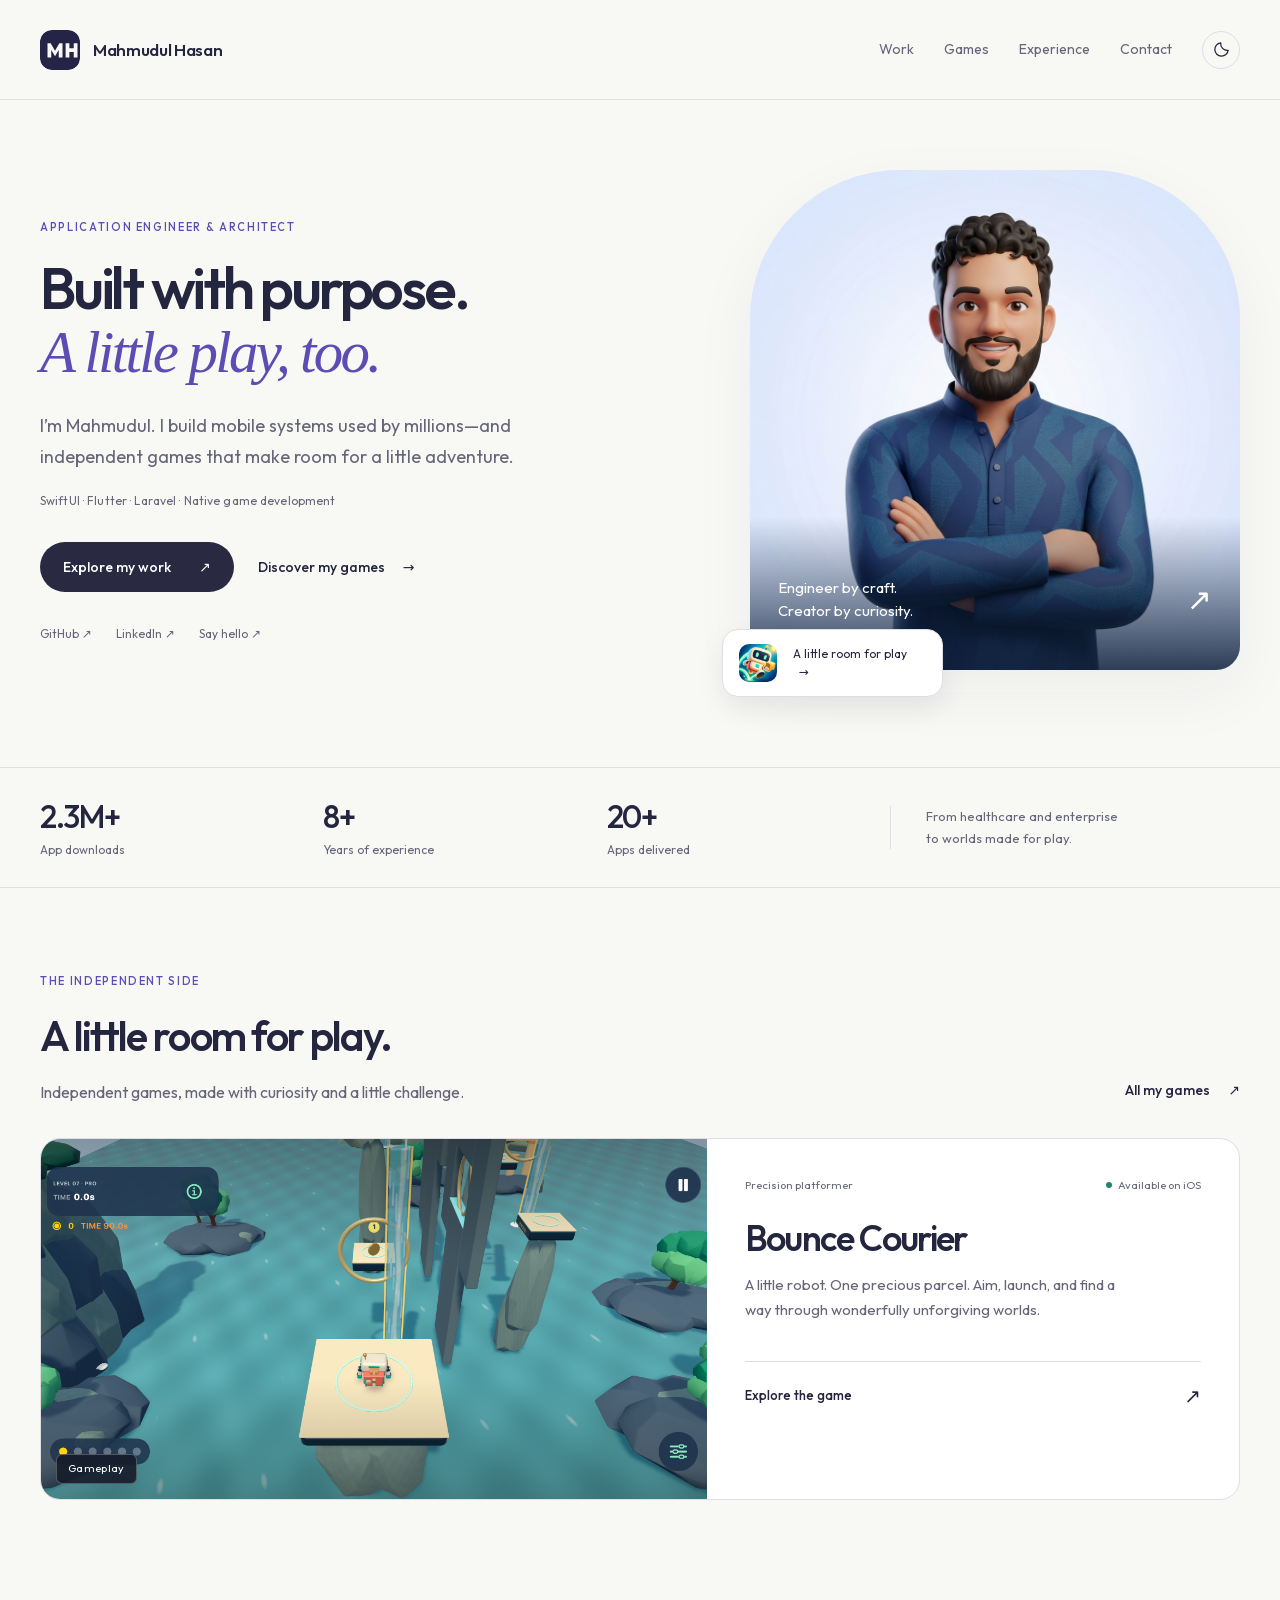
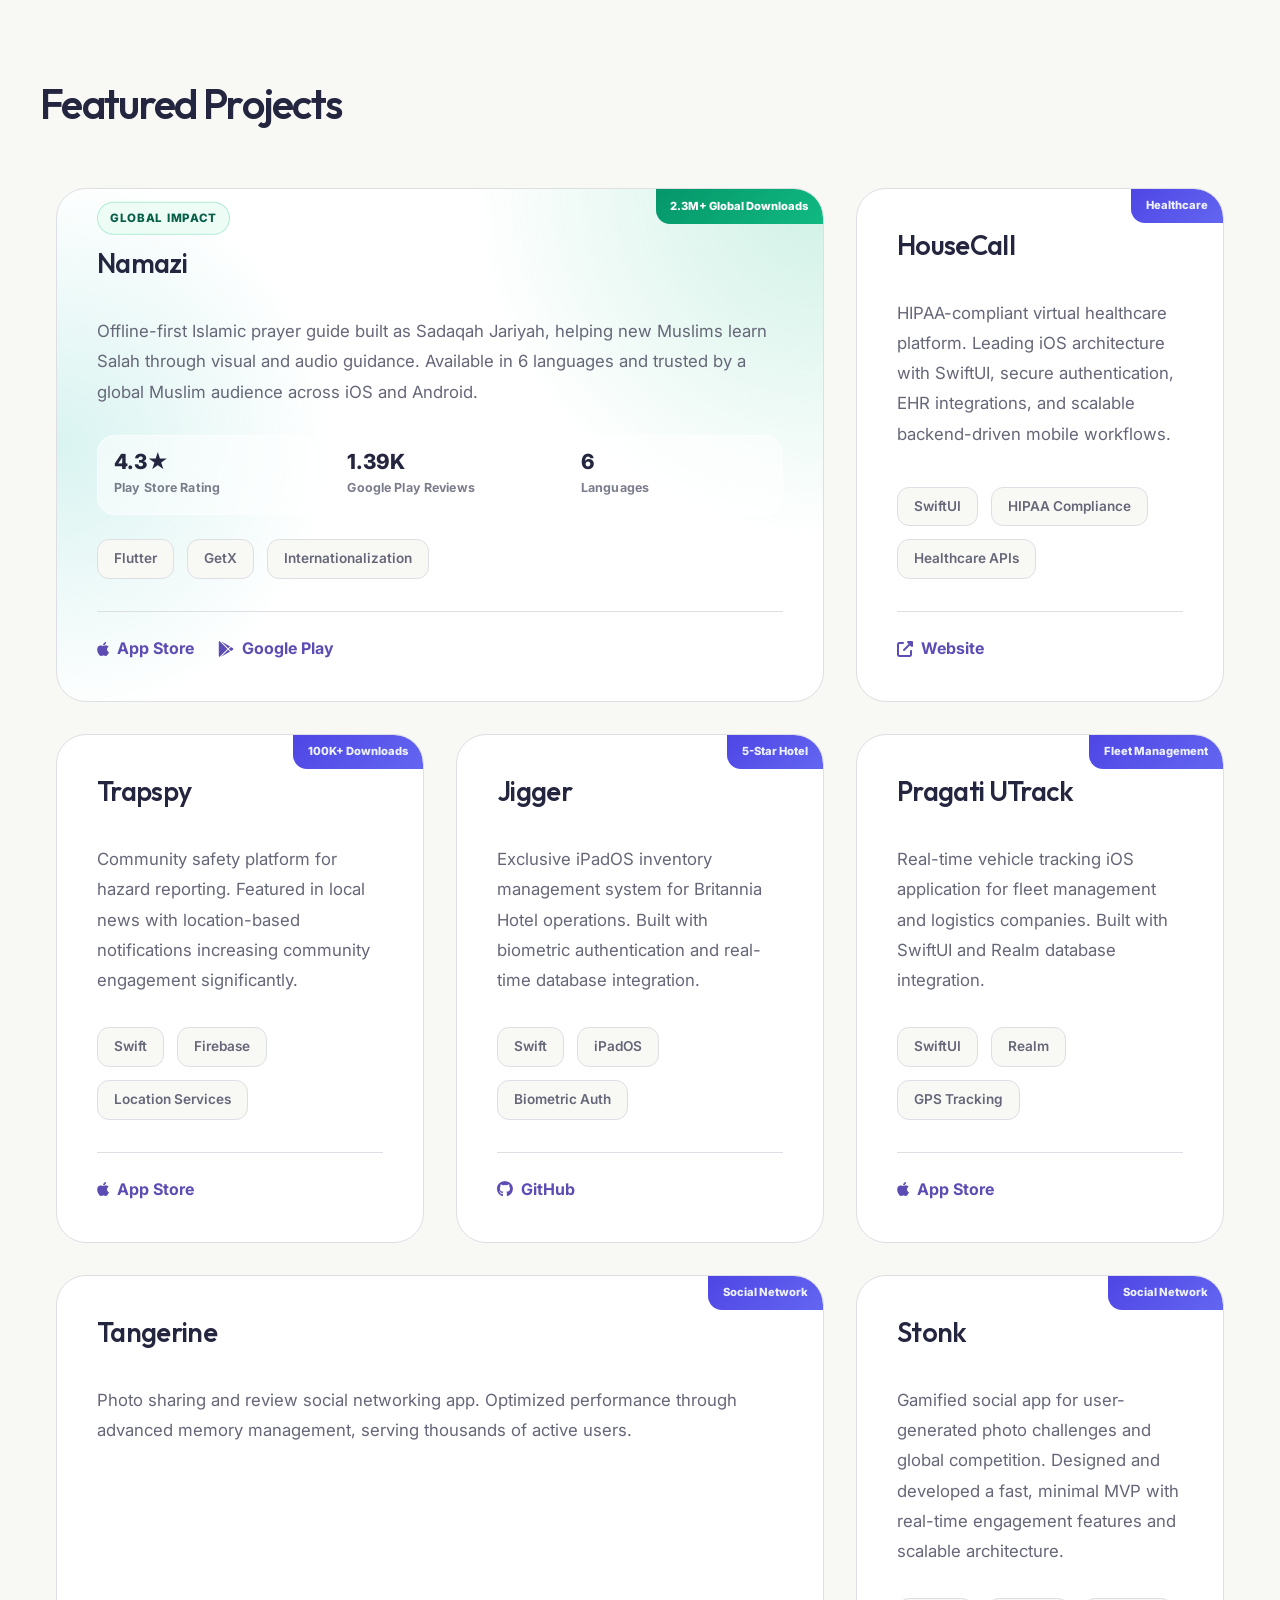
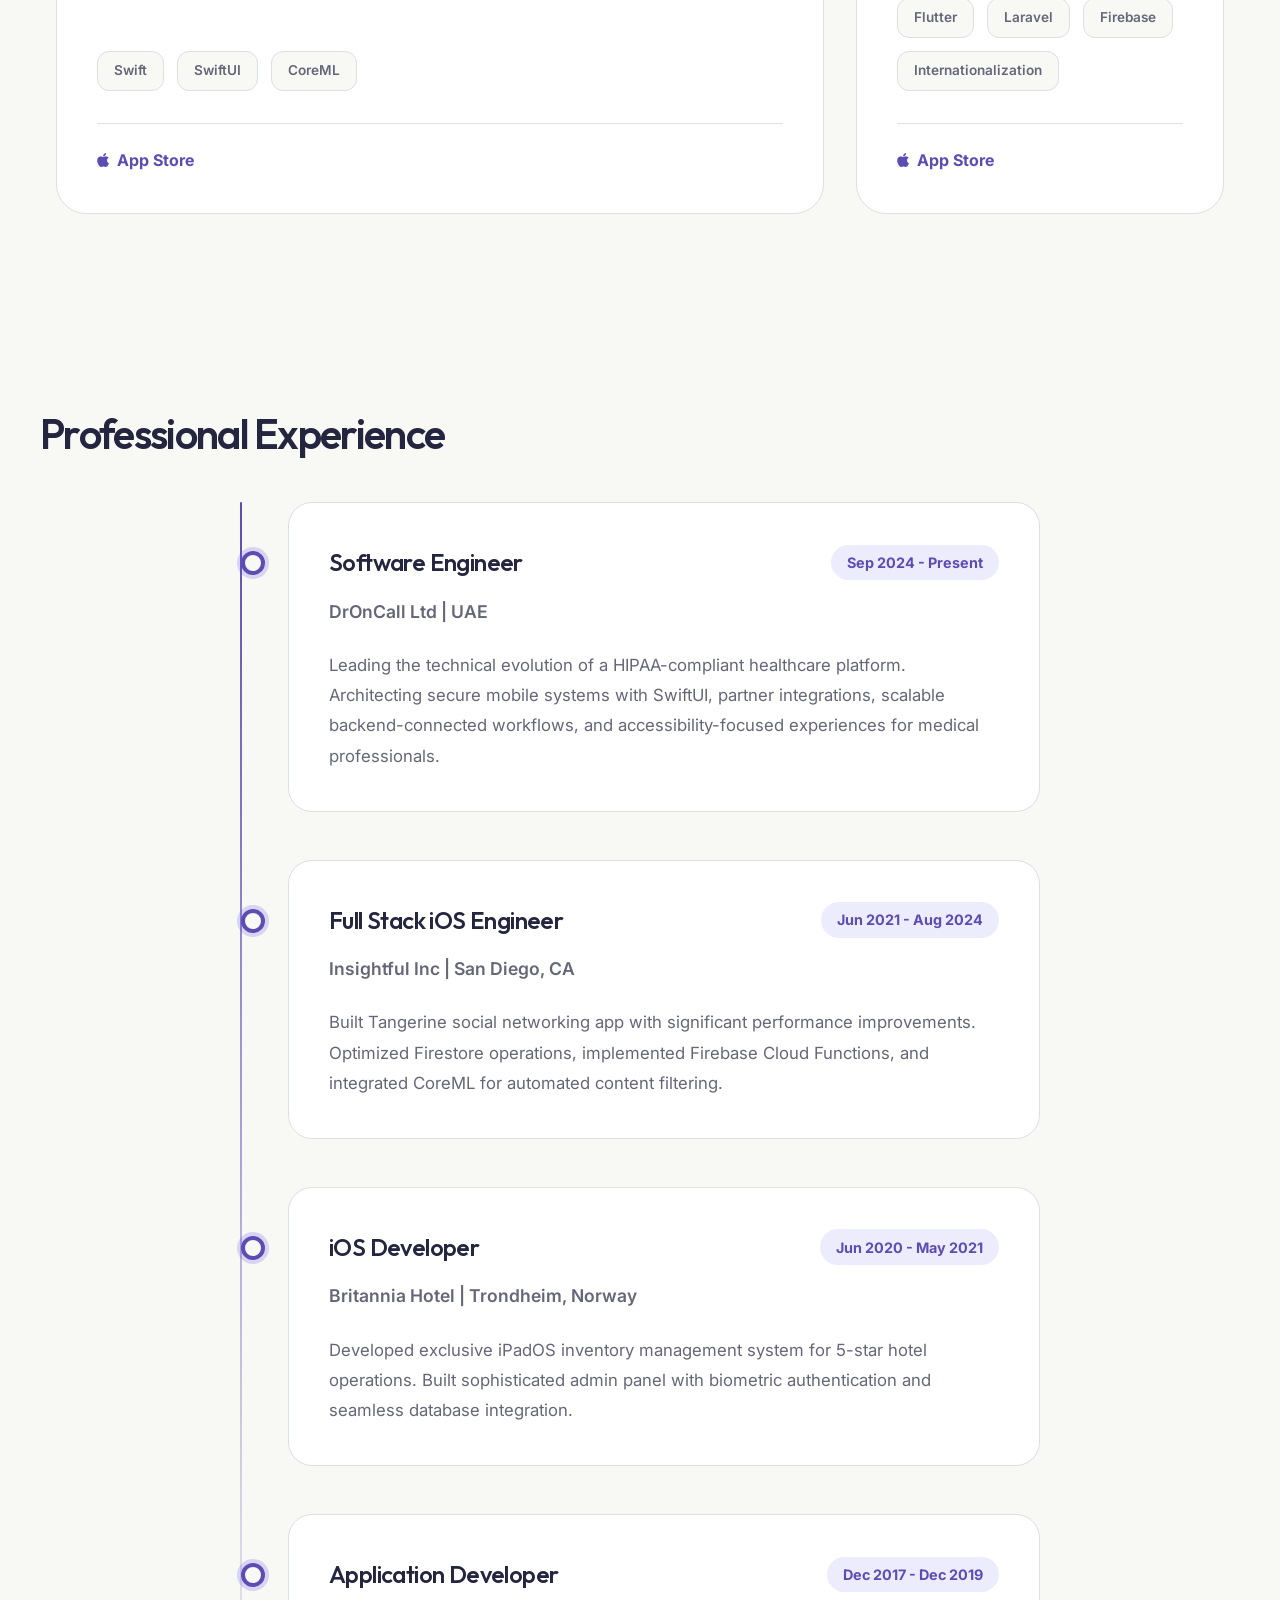
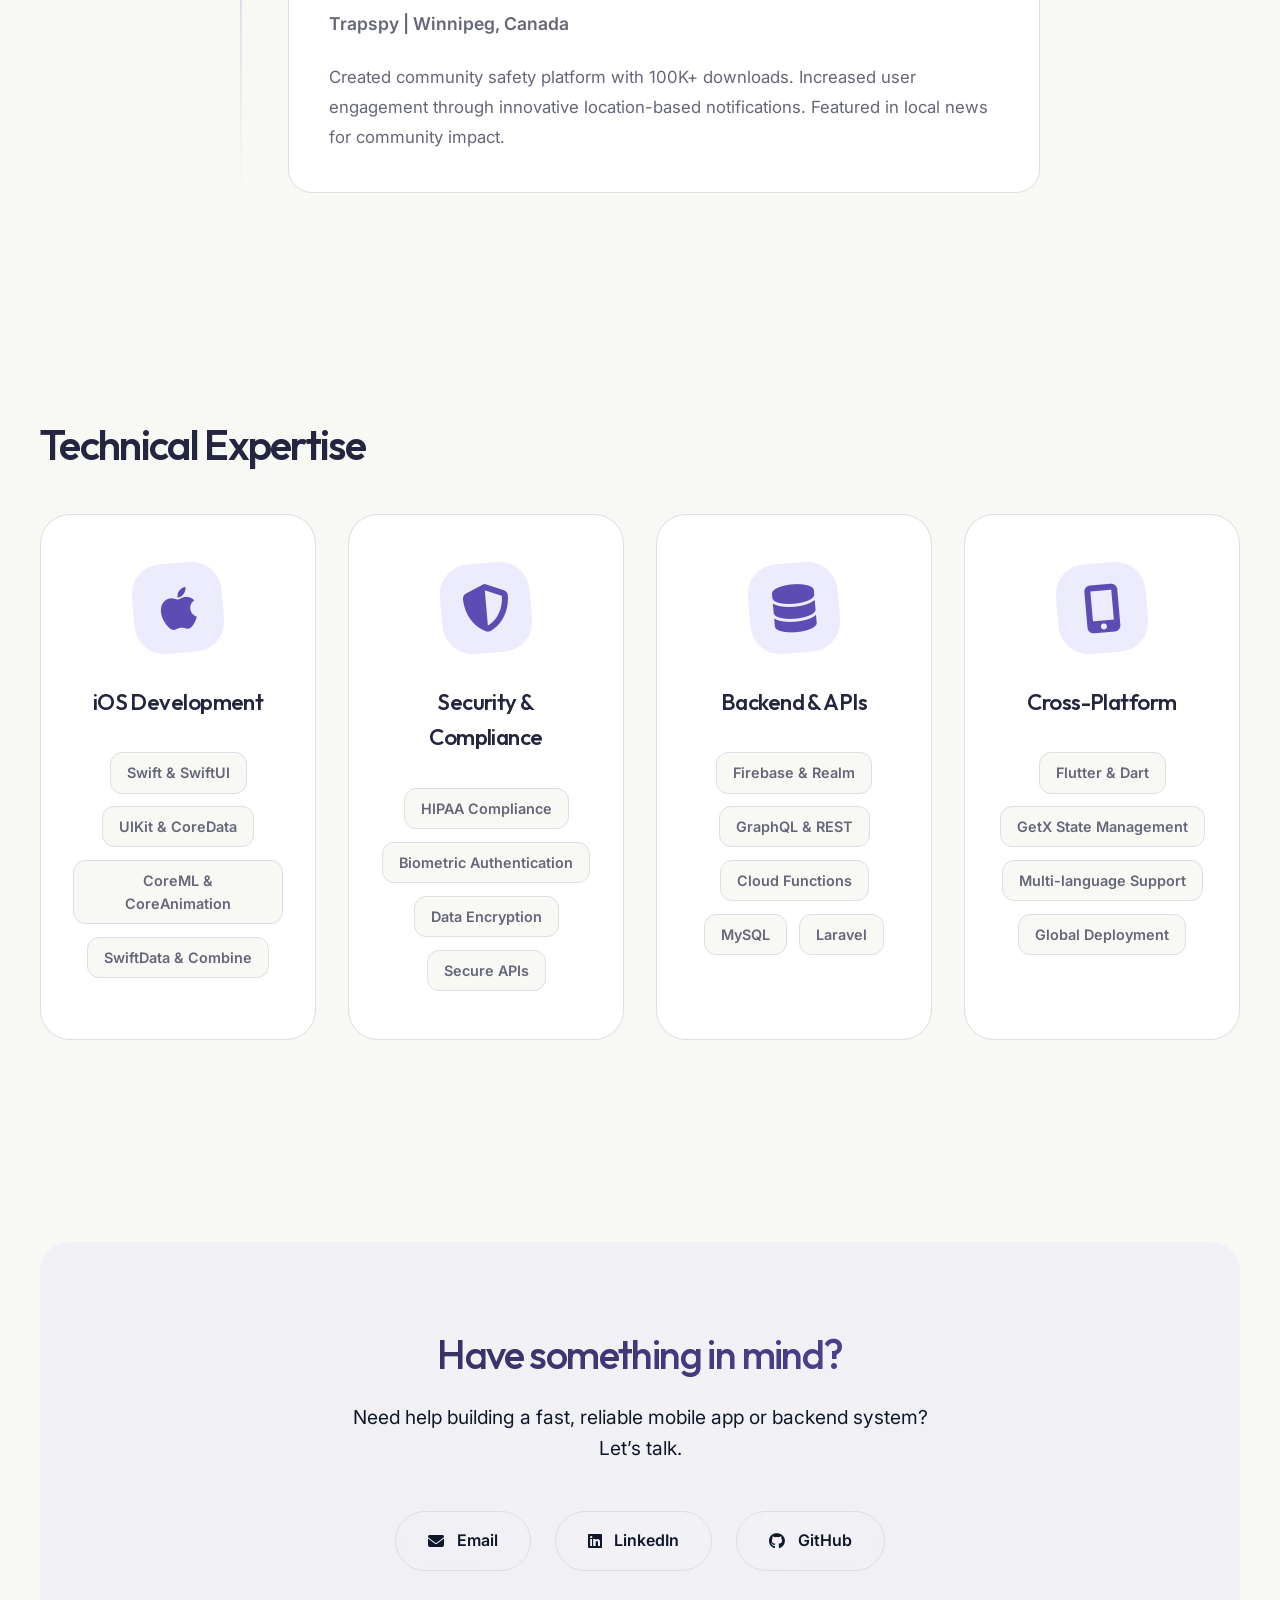
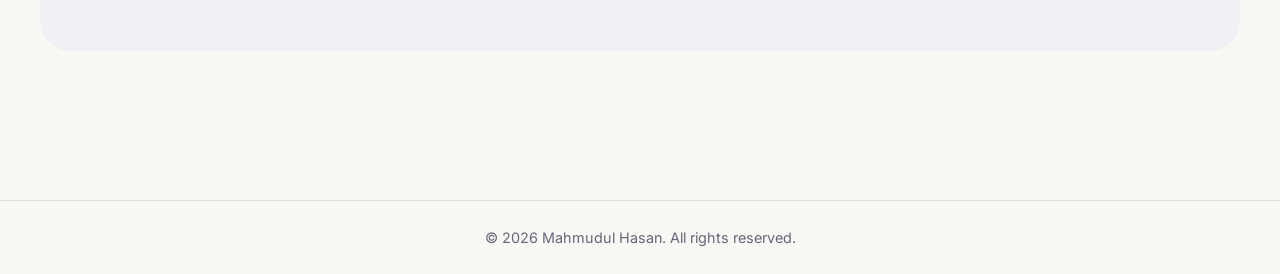
==== commit 3231a274: "Share light and dark mode across every portfolio page" ====
--- a/index.html
+++ b/index.html
@@ -13,15 +13,15 @@
   <meta property="og:image" content="https://www.mahmudulhasan.me/profile-avatar.png">
   <link href="https://fonts.googleapis.com/css2?family=Inter:wght@300;400;500;600;700;800&display=swap"
     rel="stylesheet">
-  <link rel="stylesheet" href="https://cdnjs.cloudflare.com/ajax/libs/font-awesome/6.4.0/css/all.min.css">
-  <link rel="stylesheet" href="styles.css">
-  <link rel="stylesheet" href="/games/catalog.css">
-  <link rel="stylesheet" href="home.css">
+  <meta name="theme-color" content="#f8f8f5" data-light="#f8f8f5" data-dark="#11131d"><script src="/theme.js?v=1"></script><link rel="stylesheet" href="/theme.css?v=1"><link rel="stylesheet" href="https://cdnjs.cloudflare.com/ajax/libs/font-awesome/6.4.0/css/all.min.css">
+  <link rel="stylesheet" href="styles.css?v=theme-1">
+  <link rel="stylesheet" href="/games/catalog.css?v=theme-1">
+  <link rel="stylesheet" href="home.css?v=theme-1">
 </head>
 
 <body>
   <a class="skip-link" href="#main">Skip to content</a>
-  <header class="home-header container"><a class="home-brand" href="/" aria-label="Mahmudul Hasan home"><img src="/games/assets/mark.svg" width="40" height="40" alt=""><span>Mahmudul Hasan</span></a><nav class="home-nav" aria-label="Main"><a href="#projects">Work</a><a href="/games/">Games</a><a href="#experience" class="nav-about">Experience</a><a href="#contact">Contact</a><button id="theme-toggle" class="theme-button" type="button" aria-label="Switch to dark theme" aria-pressed="false"><span aria-hidden="true">◐</span></button></nav></header>
+  <header class="home-header container"><a class="home-brand" href="/" aria-label="Mahmudul Hasan home"><img src="/games/assets/mark.svg" width="40" height="40" alt=""><span>Mahmudul Hasan</span></a><nav class="home-nav" aria-label="Main"><a href="#projects">Work</a><a href="/games/">Games</a><a href="#experience" class="nav-about">Experience</a><a href="#contact">Contact</a><button id="theme-toggle" class="theme-button" type="button" data-theme-toggle aria-label="Dark mode" aria-pressed="false" title="Switch to dark mode"><svg class="theme-moon" viewBox="0 0 24 24" aria-hidden="true"><path d="M20.5 13a8.5 8.5 0 0 1-9.5-9.5A8.5 8.5 0 1 0 20.5 13Z"/></svg><svg class="theme-sun" viewBox="0 0 24 24" aria-hidden="true"><circle cx="12" cy="12" r="4"/><path d="M12 2v2m0 16v2M2 12h2m16 0h2M4.9 4.9l1.4 1.4m11.4 11.4 1.4 1.4M4.9 19.1l1.4-1.4M17.7 6.3l1.4-1.4"/></svg></button></nav></header>
   <main id="main">
   <section id="home" class="intro container" aria-labelledby="intro-title">
     <div class="intro-copy"><p class="intro-eyebrow">Application Engineer &amp; Architect</p><h1 id="intro-title">Built with purpose.<br><em>A little play, too.</em></h1><p class="intro-description">I’m Mahmudul. I build mobile systems used by millions—and independent games that make room for a little adventure.</p><p class="intro-specialty">SwiftUI · Flutter · Laravel · Native game development</p><div class="intro-actions"><a href="#projects" class="home-button">Explore my work <span aria-hidden="true">↗</span></a><a href="/games/" class="home-text-link">Discover my games <span aria-hidden="true">→</span></a></div><div class="intro-socials"><a href="https://github.com/mhasan341" target="_blank" rel="noopener noreferrer">GitHub ↗</a><a href="https://www.linkedin.com/in/mahmudul-dev/" target="_blank" rel="noopener noreferrer">LinkedIn ↗</a><a href="mailto:mm@letstangerine.com">Say hello ↗</a></div></div>
@@ -371,7 +371,7 @@
     </div>
   </footer>
 
-  <script src="script.js"></script>
+  <script src="script.js?v=theme-1"></script>
 </body>
 
 </html>
--- a/theme.css
+++ b/theme.css
@@ -0,0 +1,10 @@
+/* One accessible control for the portfolio, catalog, and individual games. */
+.theme-button{display:inline-grid;place-items:center;flex-shrink:0;width:40px;height:40px;padding:0;border:1px solid var(--line,var(--border-color,#dedee5));border-radius:50%;background:transparent;color:var(--ink,var(--heading-color,#24253e));cursor:pointer;line-height:1}
+.theme-button svg{display:block;width:19px;height:19px;fill:none;stroke:currentColor;stroke-width:1.6;stroke-linecap:round;stroke-linejoin:round}
+.theme-button:hover{background:var(--theme-hover,transparent)}
+.theme-button:focus-visible{outline:3px solid var(--focus,var(--accent,var(--primary-color,#5d4cb3)));outline-offset:4px}
+.theme-button .theme-sun{display:none}
+:root[data-theme="dark"] .theme-button .theme-sun{display:block}
+:root[data-theme="dark"] .theme-button .theme-moon{display:none}
+:root:not([data-theme]) .theme-button{display:none}
+@media(max-width:760px){.theme-button{width:44px;height:44px}}
--- a/styles.css
+++ b/styles.css
@@ -33,7 +33,7 @@
     --ease-out-back: cubic-bezier(0.34, 1.56, 0.64, 1);
 }
 
-body.dark-mode {
+:root[data-theme="dark"] {
     /* Dark Premium */
     --bg-color: #030712;
     /* Deepest slate */
@@ -61,12 +61,12 @@
     --hero-subtitle: #cbd5e1;
 }
 
-body.dark-mode .project-metric {
+:root[data-theme="dark"] .project-metric {
     background: rgba(15, 23, 42, 0.55);
     border-color: rgba(148, 163, 184, 0.12);
 }
 
-body.dark-mode .project-eyebrow {
+:root[data-theme="dark"] .project-eyebrow {
     color: #d1fae5;
     background: rgba(6, 78, 59, 0.45);
     border-color: rgba(16, 185, 129, 0.35);
@@ -155,7 +155,7 @@
     list-style: none;
 }
 
-body.dark-mode .dock {
+:root[data-theme="dark"] .dock {
     background: rgba(0, 0, 0, 0.3);
 }
 
--- a/games/catalog.css
+++ b/games/catalog.css
@@ -6,7 +6,7 @@
 .catalog-intro{padding:80px 0 60px;position:relative}.catalog-eyebrow{font-size:11px;font-weight:600;letter-spacing:.16em;text-transform:uppercase;color:var(--accent);display:block;margin-bottom:20px!important}.catalog-intro h1{font-size:clamp(48px,6.8vw,88px);font-weight:530;letter-spacing:-.065em;line-height:1.04;max-width:840px}.catalog-intro h1 em{font-family:Georgia,serif;font-weight:400;color:var(--accent);letter-spacing:-.055em}.catalog-lead{max-width:510px;font-size:18px;color:var(--muted);margin-top:27px!important;line-height:1.7}.collection-bar{display:flex;justify-content:space-between;gap:20px;padding:20px 0;border-top:1px solid var(--line);font-size:12px;color:var(--muted)}.collection-bar strong{font-weight:500;color:var(--ink)}
 .game-grid{display:grid;grid-template-columns:repeat(3,minmax(0,1fr));gap:24px;--game-ink:var(--heading-color,#22253e);--game-muted:var(--text-color,#626779);--game-panel:var(--card-bg,#fff);--game-line:var(--border-color,#dcdfdf)}
 .game-card{border:1px solid var(--game-line);background:var(--game-panel);border-radius:20px;overflow:hidden;color:var(--game-ink);min-width:0;display:flex;flex-direction:column}.game-art{display:block;aspect-ratio:1.3;overflow:hidden;position:relative;background:#142b35;text-decoration:none}.game-art>img{width:100%;height:100%;object-fit:cover;display:block;transition:transform .4s ease}.game-art:hover>img{transform:scale(1.035)}.game-art .art-label{position:absolute;bottom:15px;left:15px;padding:6px 11px;border:1px solid #ffffff40;border-radius:6px;background:#171d2be8;color:#fff;font:11px/1.4 Outfit,system-ui,sans-serif;letter-spacing:.03em}
-.game-card-body{padding:25px 25px 24px;display:flex;flex-direction:column;flex:1}.game-meta{display:flex;align-items:center;justify-content:space-between;gap:10px;font:11px/1.5 Outfit,system-ui,sans-serif;color:var(--game-muted);margin-bottom:15px}.game-status{display:flex;align-items:center;gap:6px}.game-status::before{content:'';width:6px;height:6px;border-radius:50%;background:#827390}.game-status.available::before{background:#21866a}.game-card h3{font:550 28px/1.2 Outfit,system-ui,sans-serif;letter-spacing:-.045em;margin:0 0 13px}.game-card h3 a{color:inherit;text-decoration:none}.game-card h3 a:hover{text-decoration:underline;text-underline-offset:4px}.game-card p{font:15px/1.7 Outfit,system-ui,sans-serif;color:var(--game-muted);margin:0 0 24px;max-width:35ch}.game-card .game-open{display:flex;align-items:center;justify-content:space-between;gap:15px;padding-top:19px;margin-top:auto;border-top:1px solid var(--game-line);color:var(--game-ink);font:500 13px/1.5 Outfit,system-ui,sans-serif;text-decoration:none}.game-open span{font-size:20px}.game-open:hover{color:#6851cb}
+.game-card-body{padding:25px 25px 24px;display:flex;flex-direction:column;flex:1}.game-meta{display:flex;align-items:center;justify-content:space-between;gap:10px;font:11px/1.5 Outfit,system-ui,sans-serif;color:var(--game-muted);margin-bottom:15px}.game-status{display:flex;align-items:center;gap:6px}.game-status::before{content:'';width:6px;height:6px;border-radius:50%;background:#827390}.game-status.available::before{background:#21866a}.game-card h3{font:550 28px/1.2 Outfit,system-ui,sans-serif;letter-spacing:-.045em;margin:0 0 13px}.game-card h3 a{color:inherit;text-decoration:none}.game-card h3 a:hover{text-decoration:underline;text-underline-offset:4px}.game-card p{font:15px/1.7 Outfit,system-ui,sans-serif;color:var(--game-muted);margin:0 0 24px;max-width:35ch}.game-card .game-open{display:flex;align-items:center;justify-content:space-between;gap:15px;padding-top:19px;margin-top:auto;border-top:1px solid var(--game-line);color:var(--game-ink);font:500 13px/1.5 Outfit,system-ui,sans-serif;text-decoration:none}.game-open span{font-size:20px}.game-open:hover{color:var(--primary-color,var(--accent,#6851cb))}
 .game-policies{display:flex;flex-wrap:wrap;gap:4px 15px;margin-top:18px;font:11px/1.5 Outfit,system-ui,sans-serif}.game-policies a{color:var(--game-muted);text-decoration:none;padding-block:5px}.game-policies a:hover{text-decoration:underline;text-underline-offset:3px}
 .catalog-note{margin:55px 0 85px;padding:30px 0;border-top:1px solid var(--line);display:grid;grid-template-columns:1fr 1.2fr;gap:60px}.catalog-note h2{font-size:27px;font-weight:500;letter-spacing:-.03em}.catalog-note p{font-size:15px;color:var(--muted);max-width:55ch}.catalog-footer{border-top:1px solid var(--line);padding:30px 0;display:flex;justify-content:space-between;gap:24px;color:var(--muted);font-size:12px}.catalog-footer nav{display:flex;flex-wrap:wrap;gap:8px 22px}.catalog-footer a{text-decoration:none}.catalog-footer a:hover{text-decoration:underline;text-underline-offset:4px}
 .skip-link{position:fixed;left:18px;top:-100px;z-index:1000;padding:12px 18px;background:#fff;color:#22253e;border-radius:8px}.skip-link:focus{top:16px}
@@ -17,3 +17,9 @@
 .single-game{grid-template-columns:1fr}.single-game .game-card{display:grid;grid-template-columns:1.25fr 1fr}.single-game .game-art{aspect-ratio:1.65;height:100%;min-height:330px}.single-game .game-card-body{padding:38px}.single-game .game-card h3{font-size:36px}.single-game .game-card p{font-size:17px;max-width:38ch}.single-game .game-meta{margin-bottom:22px}.single-game .game-open{margin-top:14px}.single-game .game-policies{font-size:12px;margin-top:20px}
 @media(max-width:900px){.single-game .game-card-body{padding:26px}.single-game .game-card h3{font-size:30px}.single-game .game-card p{font-size:15px}.single-game .game-card{grid-template-columns:1fr 1fr}}
 @media(max-width:720px){.single-game .game-card{display:flex}.single-game .game-art{min-height:0;aspect-ratio:1.6;height:auto}.single-game .game-card-body{padding:26px}.single-game .game-meta{flex-direction:row}.single-game .game-card p{max-width:none}}
+.catalog-page .game-grid{--game-ink:var(--ink);--game-muted:var(--muted);--game-panel:var(--panel);--game-line:var(--line)}
+:root[data-theme="dark"] .catalog-page{--page:#11131d;--ink:#eeedf6;--muted:#b1b4c5;--line:#323544;--panel:#1a1e2b;--accent:#b2a5f2;--theme-hover:#25293b}
+:root[data-theme="dark"] .catalog-page .game-status.available::before{background:#65c29a}
+@media(max-width:720px){.catalog-brand small{max-width:145px;line-height:1.4}.catalog-nav{gap:14px}}
+@media(max-width:600px){.catalog-nav a[href="/#contact"]{display:none}}
+@media(max-width:420px){.catalog-brand small{max-width:125px}}
--- a/home.css
+++ b/home.css
@@ -1,6 +1,6 @@
 /* Portfolio introduction and independent game collection. */
 :root{--bg-color:#f8f8f5;--hero-bg:#f0f0f5;--heading-color:#24253e;--text-color:#656778;--primary-color:#5d4cb3;--primary-dark:#44348b;--border-color:#dedee5;--card-bg:#fff}
-body.dark-mode{--bg-color:#11131d;--hero-bg:#1b1e2c;--heading-color:#eeedf6;--text-color:#b1b4c5;--primary-color:#b2a5f2;--primary-dark:#d0c5ff;--border-color:#323544;--card-bg:#1a1e2b}
+:root[data-theme="dark"]{--bg-color:#11131d;--hero-bg:#1b1e2c;--heading-color:#eeedf6;--text-color:#b1b4c5;--primary-color:#b2a5f2;--primary-dark:#d0c5ff;--border-color:#323544;--card-bg:#1a1e2b}
 body{transition:background-color .2s,color .2s}a:focus-visible,button:focus-visible{outline:3px solid var(--primary-color);outline-offset:5px}.container{max-width:1288px;padding-inline:40px}.home-header{display:flex;align-items:center;justify-content:space-between;gap:30px;min-height:100px;border-bottom:1px solid var(--border-color);font-family:Outfit,system-ui,sans-serif}.home-brand{display:flex;gap:13px;align-items:center;text-decoration:none;color:var(--heading-color);font-size:17px;font-weight:550;letter-spacing:-.02em}.home-brand img{border-radius:12px}.home-nav{display:flex;align-items:center;gap:30px}.home-nav a{font-size:14px;color:var(--text-color);text-decoration:none}.home-nav a:hover,.home-nav a[aria-current]{color:var(--primary-color)}.theme-button{background:transparent;border:1px solid var(--border-color);width:38px;height:38px;border-radius:50%;color:var(--heading-color);font-size:22px;cursor:pointer;display:grid;place-items:center}.theme-button:hover{background:var(--hero-bg)}
 .intro{display:grid;grid-template-columns:1.3fr 1fr;gap:72px;align-items:center;padding-top:70px;padding-bottom:75px}.intro-copy{min-width:0}.intro-eyebrow,.home-eyebrow{font:500 11px/1.5 Outfit,system-ui,sans-serif;letter-spacing:.15em;text-transform:uppercase;color:var(--primary-color);margin-bottom:20px}.intro h1{font:550 clamp(40px,4.6vw,64px)/1.08 Outfit,system-ui,sans-serif;letter-spacing:-.055em;color:var(--heading-color);margin:0 0 25px}.intro h1 em{font-family:Georgia,serif;font-weight:400;color:var(--primary-color);letter-spacing:-.045em}.intro-description{font:400 18px/1.75 Outfit,system-ui,sans-serif;max-width:490px;color:var(--text-color);margin-bottom:18px}.intro-specialty{font:400 12px/1.6 Outfit,system-ui,sans-serif;letter-spacing:.01em;color:var(--text-color)}.intro-actions{display:flex;align-items:center;flex-wrap:wrap;gap:24px;margin-top:32px;font-family:Outfit,system-ui,sans-serif}.home-button{display:inline-flex;align-items:center;gap:28px;border-radius:100px;padding:14px 23px;background:#292941;color:#fff;text-decoration:none;font-size:14px;font-weight:500;transition:background .2s}.home-button:hover{background:#5141bb}.home-text-link{display:inline-flex;align-items:center;gap:18px;text-decoration:none;color:var(--heading-color);font:500 14px/1.5 Outfit,system-ui,sans-serif;white-space:nowrap}.home-text-link:hover{text-decoration:underline;text-underline-offset:5px}.intro-socials{display:flex;flex-wrap:wrap;gap:24px;margin-top:32px;font:12px/1.6 Outfit,system-ui,sans-serif}.intro-socials a{color:var(--text-color);text-decoration:none}.intro-socials a:hover{color:var(--primary-color)}
 .intro-visual{position:relative;padding:0 0 22px 0;min-width:0}.portrait-frame{overflow:hidden;border-radius:150px 150px 24px 24px;background:#e3eafa;position:relative;aspect-ratio:.98;box-shadow:0 22px 65px #2928420d}.portrait-frame>img{width:100%;height:100%;object-fit:cover;object-position:center;display:block}.portrait-caption{display:flex;align-items:center;justify-content:space-between;position:absolute;bottom:0;left:0;right:0;background:linear-gradient(transparent,#10213bda);color:#fff;padding:60px 28px 28px;font:400 15px/1.5 Outfit,system-ui,sans-serif}.portrait-caption>span+span{font-size:30px}.studio-tag{position:absolute;bottom:-5px;left:-28px;padding:12px 19px 12px 14px;display:flex;align-items:center;gap:14px;border:1px solid var(--border-color);border-radius:16px;background:var(--card-bg);box-shadow:0 12px 28px #15173012;color:var(--heading-color);text-decoration:none;font:400 12px/1.5 Outfit,system-ui,sans-serif}.studio-tag>span:last-child{max-width:130px}.studio-tag>span:last-child>span{margin-left:6px}.studio-icons{display:flex;padding-left:7px}.studio-icons img{width:42px;height:42px;border-radius:12px;margin-left:-7px;border:2px solid var(--card-bg);object-fit:cover}.studio-tag:hover{border-color:var(--primary-color)}
@@ -9,6 +9,6 @@
 @media(min-width:1500px){.intro{padding-top:90px;padding-bottom:90px}}
 @media(max-width:1100px){.intro{gap:40px}.intro h1{font-size:48px}.intro-actions{gap:18px}.intro-visual{padding-bottom:30px}.portrait-frame{aspect-ratio:.85}.home-proof{grid-template-columns:repeat(3,1fr) 1.3fr}.home-proof>p{padding-left:20px}.portfolio-games .game-grid{gap:16px}}
 @media(max-width:800px){.container{padding-inline:24px}.home-nav{gap:20px}.home-nav .nav-about{display:none}.intro{gap:30px;padding-top:55px;padding-bottom:55px;grid-template-columns:1.2fr 1fr}.intro h1{font-size:40px}.intro-description{font-size:16px}.intro-eyebrow{font-size:9px}.studio-tag{left:-12px;padding:10px;gap:7px}.studio-tag>span:last-child{max-width:95px;font-size:10px}.studio-icons img{width:34px;height:34px;border-radius:10px}.intro-socials{gap:18px}.home-proof>p{display:none}.home-proof{grid-template-columns:repeat(3,1fr)}.home-section-heading{display:block}.home-section-heading>.home-text-link{margin-top:20px}.section{padding:65px 0}.portfolio-games .game-card .game-art{aspect-ratio:1.5}}
-@media(max-width:600px){.container{padding-inline:20px}.home-header{min-height:82px;gap:10px}.home-brand{font-size:14px;gap:9px}.home-brand img{width:32px;height:32px;border-radius:9px}.home-nav{gap:15px}.home-nav a{font-size:12px}.home-nav a[href='#contact']{display:none}.theme-button{width:30px;height:30px;font-size:19px}.intro{grid-template-columns:1fr;padding-top:42px;padding-bottom:44px;gap:35px}.intro h1{font-size:clamp(38px,8.6vw,51px);line-height:1.1}.intro-eyebrow{font-size:10px;margin-bottom:20px}.intro-description{font-size:17px}.intro-specialty{font-size:11px}.intro-actions{gap:22px;margin-top:25px}.home-button{font-size:13px;padding:13px 19px;gap:20px}.home-text-link{font-size:13px;gap:10px}.intro-socials{margin-top:25px}.intro-visual{margin:0 auto;width:min(340px,100%);padding-bottom:20px}.portrait-frame{aspect-ratio:1.15;border-radius:90px 90px 18px 18px}.portrait-frame>img{object-position:center 45%}.portrait-caption{font-size:12px;padding:40px 24px 20px}.studio-tag{left:-6px;bottom:-5px;gap:10px;padding:10px 14px}.studio-tag>span:last-child{max-width:140px;font-size:11px}.studio-icons img{width:36px;height:36px}.home-proof{gap:12px;padding-block:23px}.home-proof strong{font-size:27px}.home-proof span{font-size:10px}.section{padding:55px 0}.section-title{font-size:31px}.home-section-heading>div>p:last-child{font-size:15px}.portfolio-games .game-grid{gap:24px}.project-links{flex-wrap:wrap;gap:15px}.contact-info{padding:45px 22px}.contact-title{font-size:32px}}
+@media(max-width:600px){.container{padding-inline:20px}.home-header{min-height:82px;gap:10px}.home-brand{font-size:14px;gap:9px}.home-brand img{width:32px;height:32px;border-radius:9px}.home-nav{gap:15px}.home-nav a{font-size:12px}.home-nav a[href='#contact']{display:none}.theme-button{width:40px;height:40px;font-size:19px}.intro{grid-template-columns:1fr;padding-top:42px;padding-bottom:44px;gap:35px}.intro h1{font-size:clamp(38px,8.6vw,51px);line-height:1.1}.intro-eyebrow{font-size:10px;margin-bottom:20px}.intro-description{font-size:17px}.intro-specialty{font-size:11px}.intro-actions{gap:22px;margin-top:25px}.home-button{font-size:13px;padding:13px 19px;gap:20px}.home-text-link{font-size:13px;gap:10px}.intro-socials{margin-top:25px}.intro-visual{margin:0 auto;width:min(340px,100%);padding-bottom:20px}.portrait-frame{aspect-ratio:1.15;border-radius:90px 90px 18px 18px}.portrait-frame>img{object-position:center 45%}.portrait-caption{font-size:12px;padding:40px 24px 20px}.studio-tag{left:-6px;bottom:-5px;gap:10px;padding:10px 14px}.studio-tag>span:last-child{max-width:140px;font-size:11px}.studio-icons img{width:36px;height:36px}.home-proof{gap:12px;padding-block:23px}.home-proof strong{font-size:27px}.home-proof span{font-size:10px}.section{padding:55px 0}.section-title{font-size:31px}.home-section-heading>div>p:last-child{font-size:15px}.portfolio-games .game-grid{gap:24px}.project-links{flex-wrap:wrap;gap:15px}.contact-info{padding:45px 22px}.contact-title{font-size:32px}}
 @media(prefers-reduced-motion:reduce){html{scroll-behavior:auto}*,*::before,*::after{animation:none!important;transition:none!important}.project-card:hover,.experience-item:hover,.skill-category:hover{transform:none}}
 .portrait-caption{padding-bottom:48px}.portfolio-games .single-game .game-card .game-art{aspect-ratio:1.85}
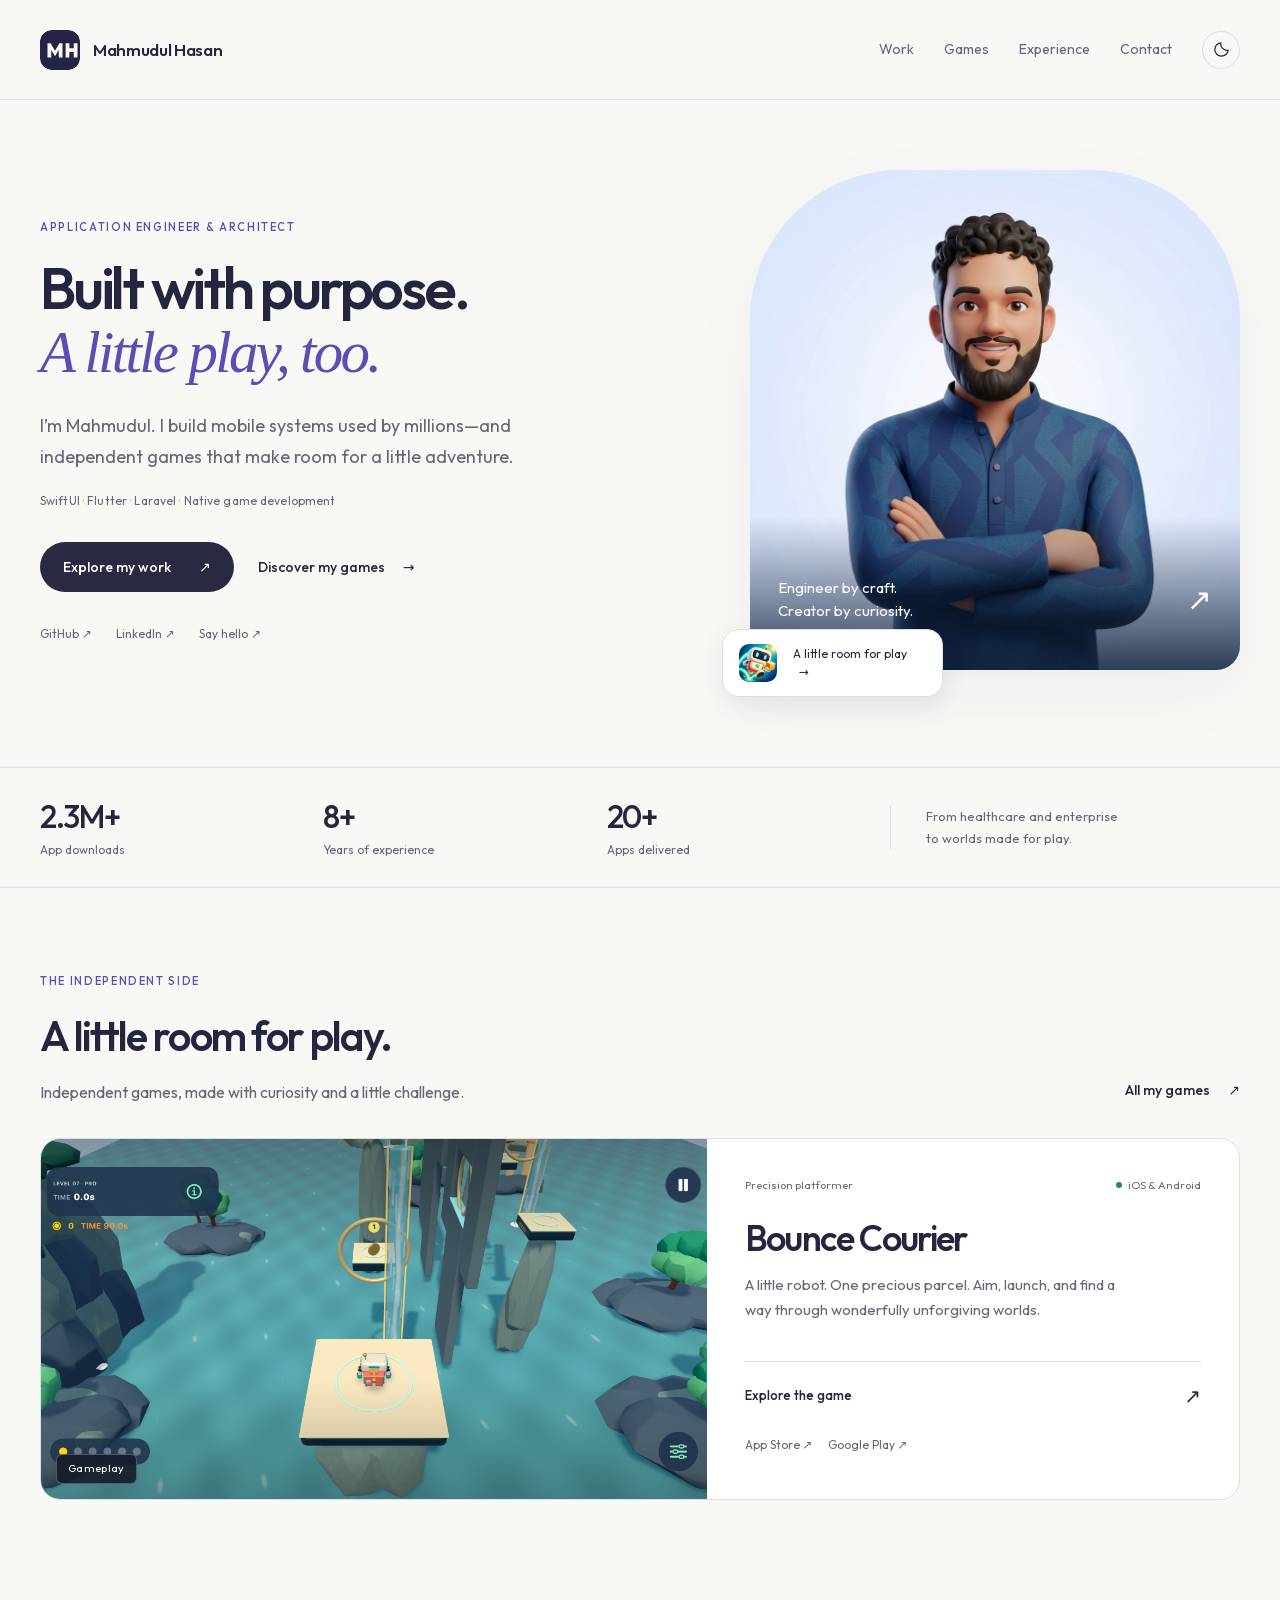
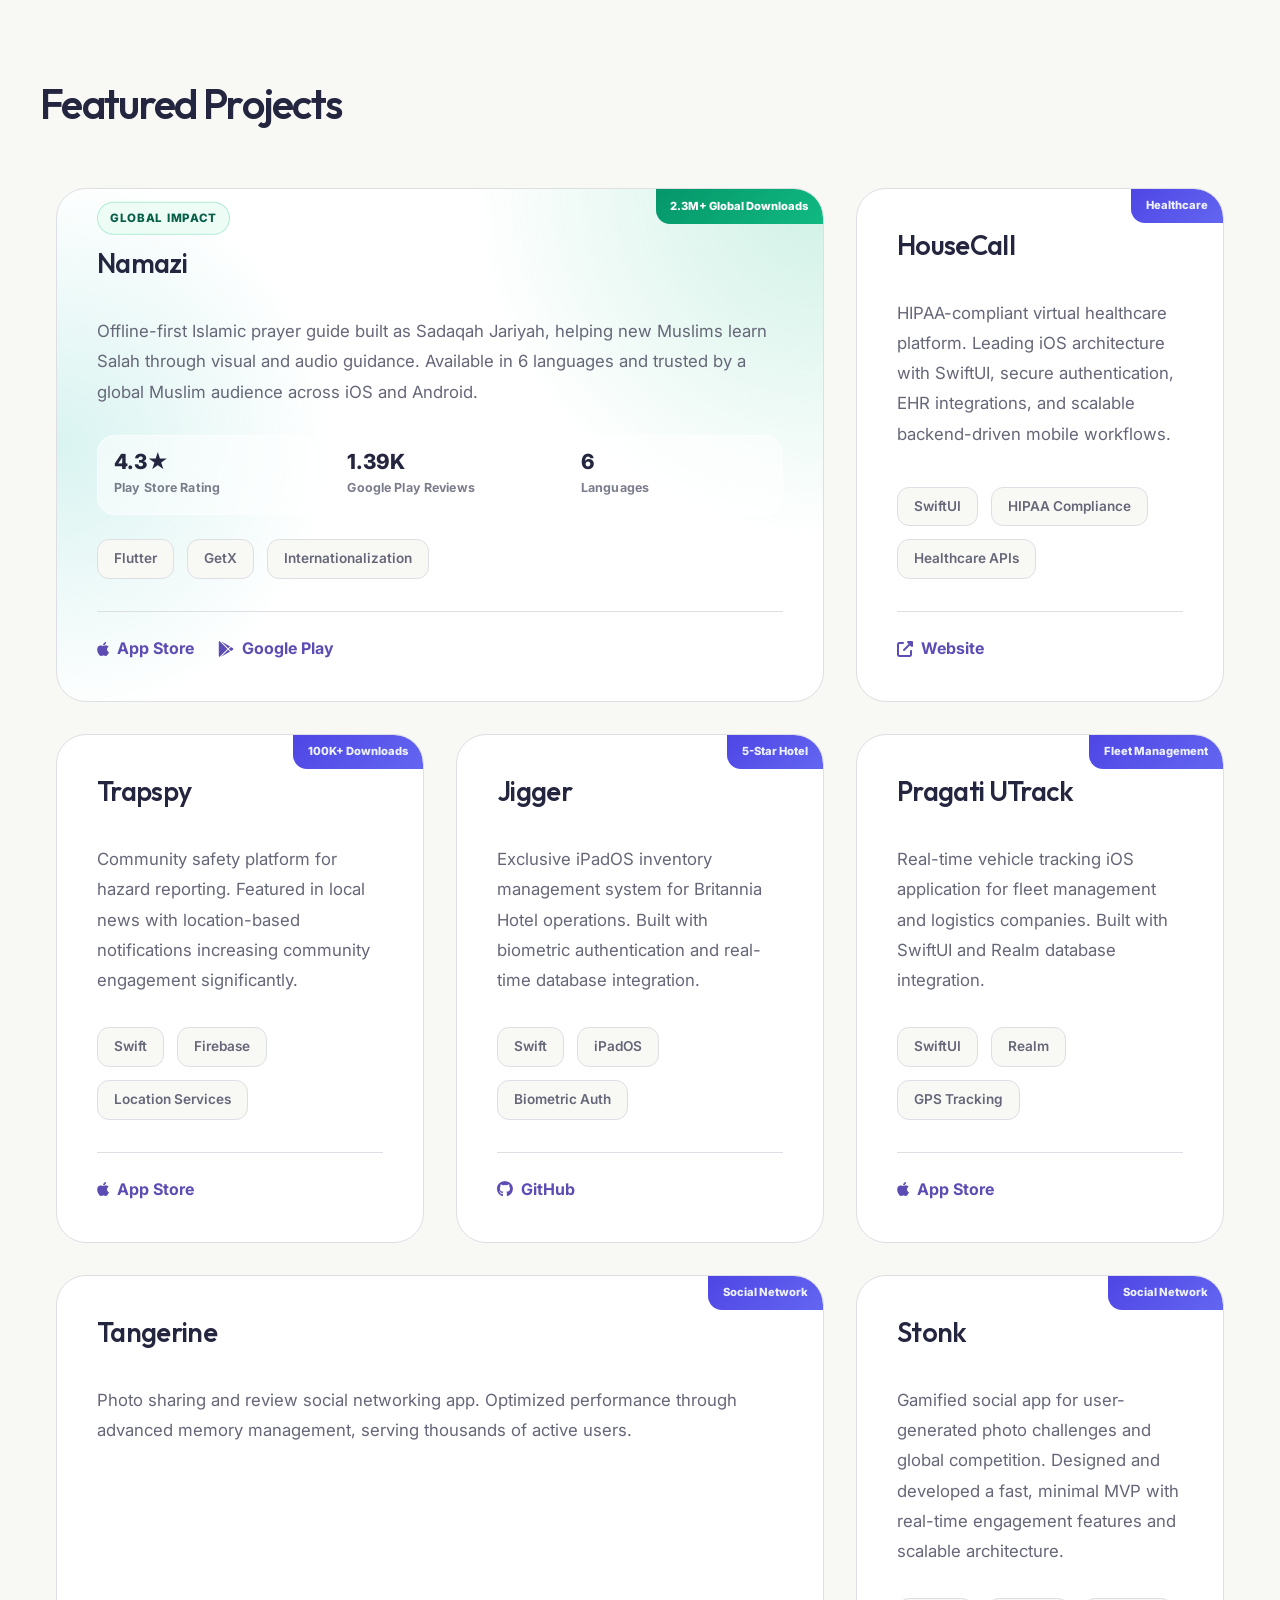
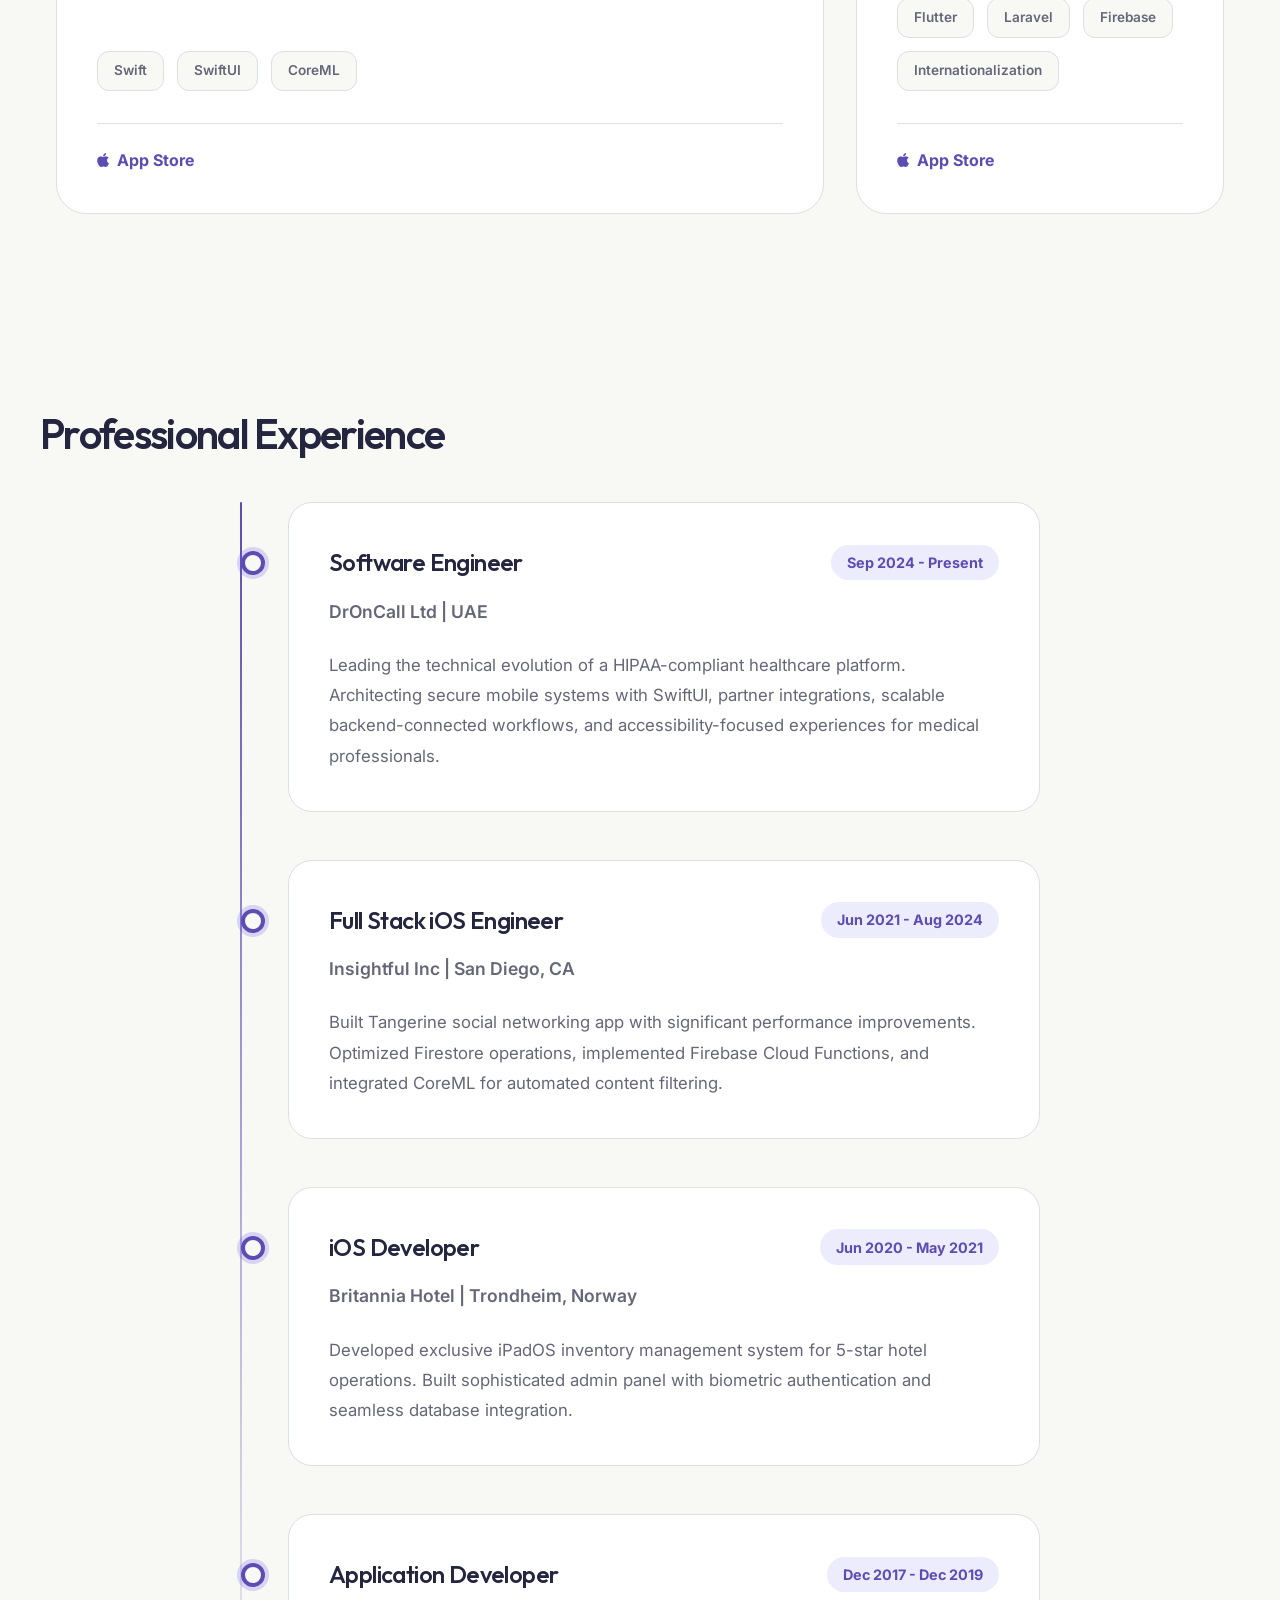
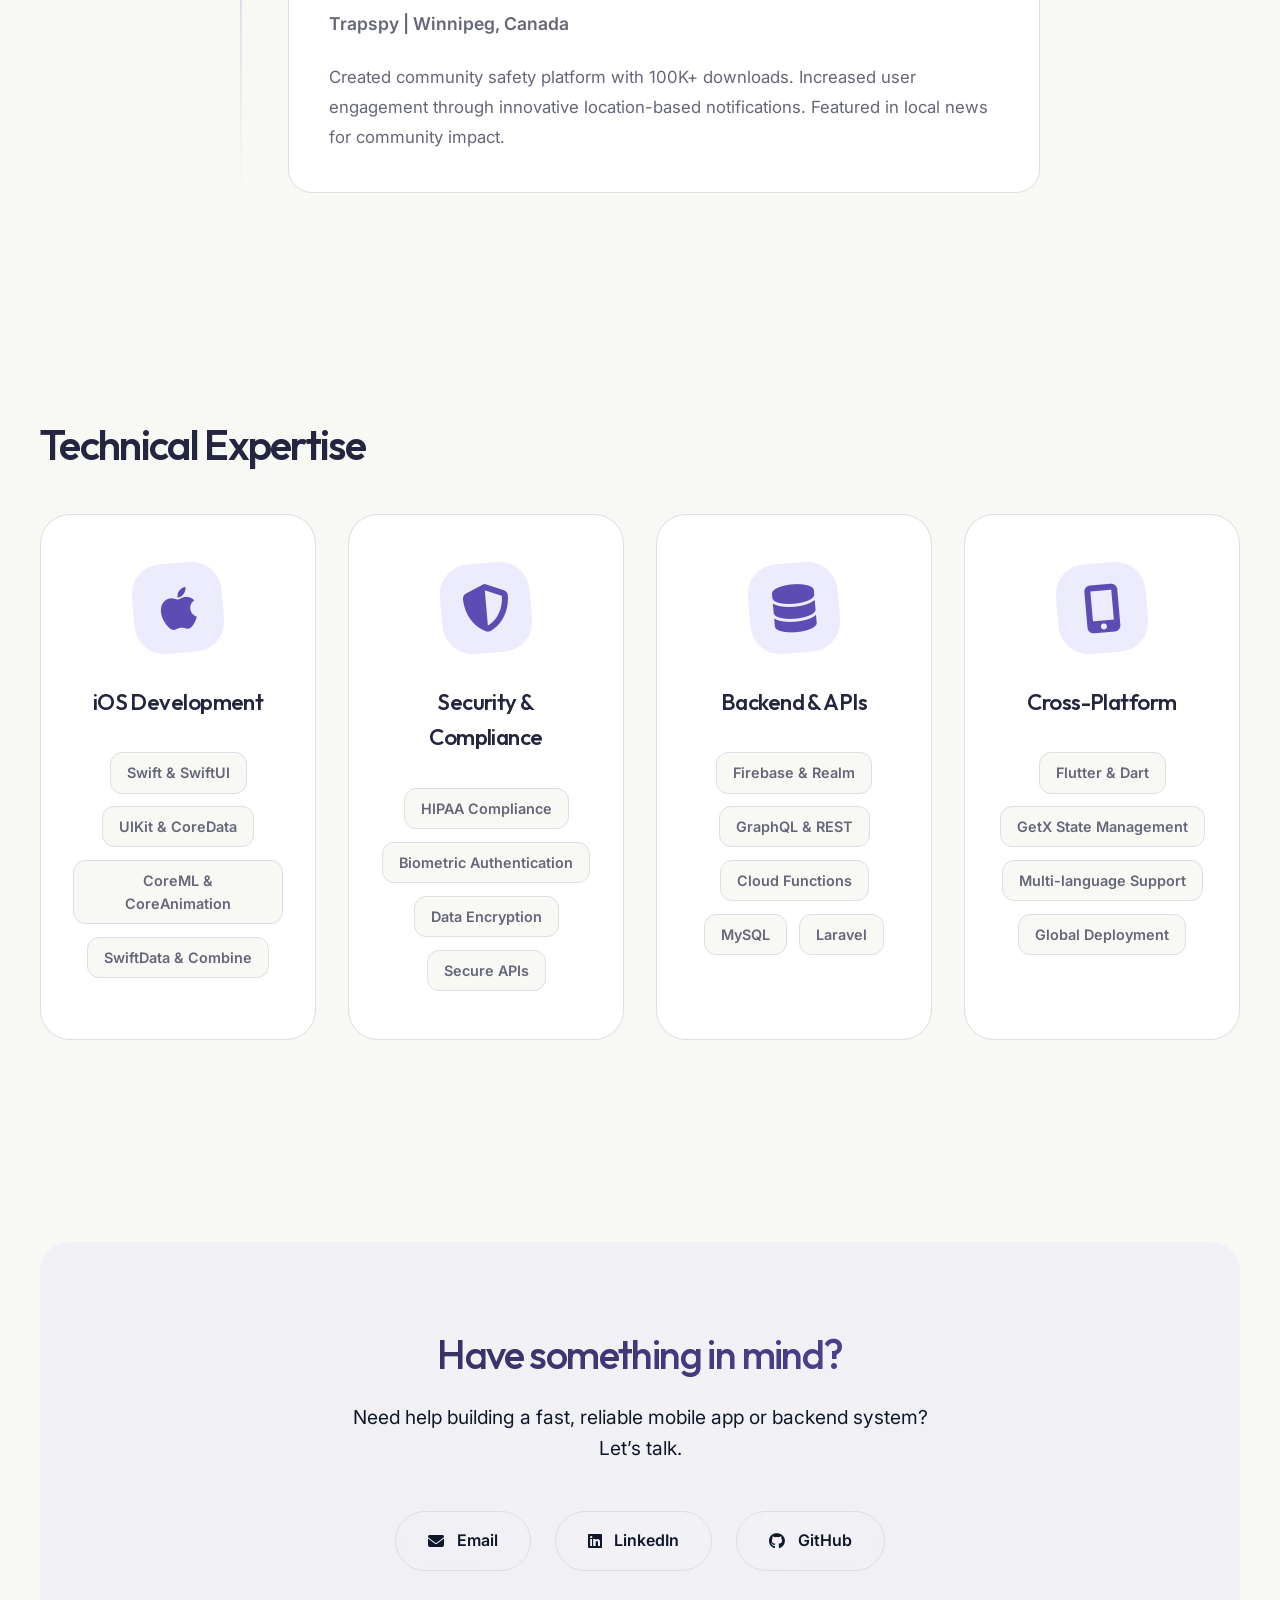
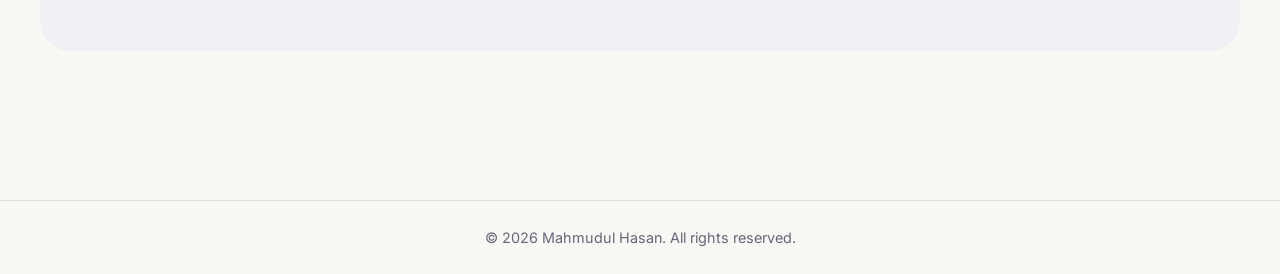
==== commit 72638f2a: "Add Bounce Courier Google Play download links" ====
--- a/index.html
+++ b/index.html
@@ -33,7 +33,7 @@
   <div class="main-content">
     <section id="games" class="portfolio-games section" aria-labelledby="home-games-title"><div class="container"><div class="home-section-heading"><div><p class="home-eyebrow">The independent side</p><h2 class="section-title" id="home-games-title">A little room for play.</h2><p>Independent games, made with curiosity and a little challenge.</p></div><a href="/games/" class="home-text-link">All my games <span aria-hidden="true">↗</span></a></div><div class="game-grid single-game"><article class="game-card bounce-courier">
  <a class="game-art" href="/games/bounce-courier/" aria-label="Explore Bounce Courier"><img src="/games/bounce-courier/assets/screenshots/cataract-pass-2868-lossless.webp" width="2868" height="1320" alt="Bounce Courier gameplay in a turquoise waterfall gorge." loading="lazy"><span class="art-label">Gameplay</span></a>
- <div class="game-card-body"><div class="game-meta"><span>Precision platformer</span><span class="game-status available">Available on iOS</span></div><h3><a href="/games/bounce-courier/">Bounce Courier</a></h3><p>A little robot. One precious parcel. Aim, launch, and find a way through wonderfully unforgiving worlds.</p><a class="game-open" href="/games/bounce-courier/">Explore the game <span aria-hidden="true">↗</span></a></div></article></div></div></section>
+ <div class="game-card-body"><div class="game-meta"><span>Precision platformer</span><span class="game-status available">iOS &amp; Android</span></div><h3><a href="/games/bounce-courier/">Bounce Courier</a></h3><p>A little robot. One precious parcel. Aim, launch, and find a way through wonderfully unforgiving worlds.</p><a class="game-open" href="/games/bounce-courier/">Explore the game <span aria-hidden="true">↗</span></a><nav class="game-policies" aria-label="Download Bounce Courier"><a href="https://apps.apple.com/us/app/bounce-courier/id6825351308">App Store ↗</a><a href="https://play.google.com/store/apps/details?id=me.mahmudulhasan.bouncecourier">Google Play ↗</a></nav></div></article></div></div></section>
     <!-- Featured Projects -->
     <section id="projects" class="section">
       <div class="container">
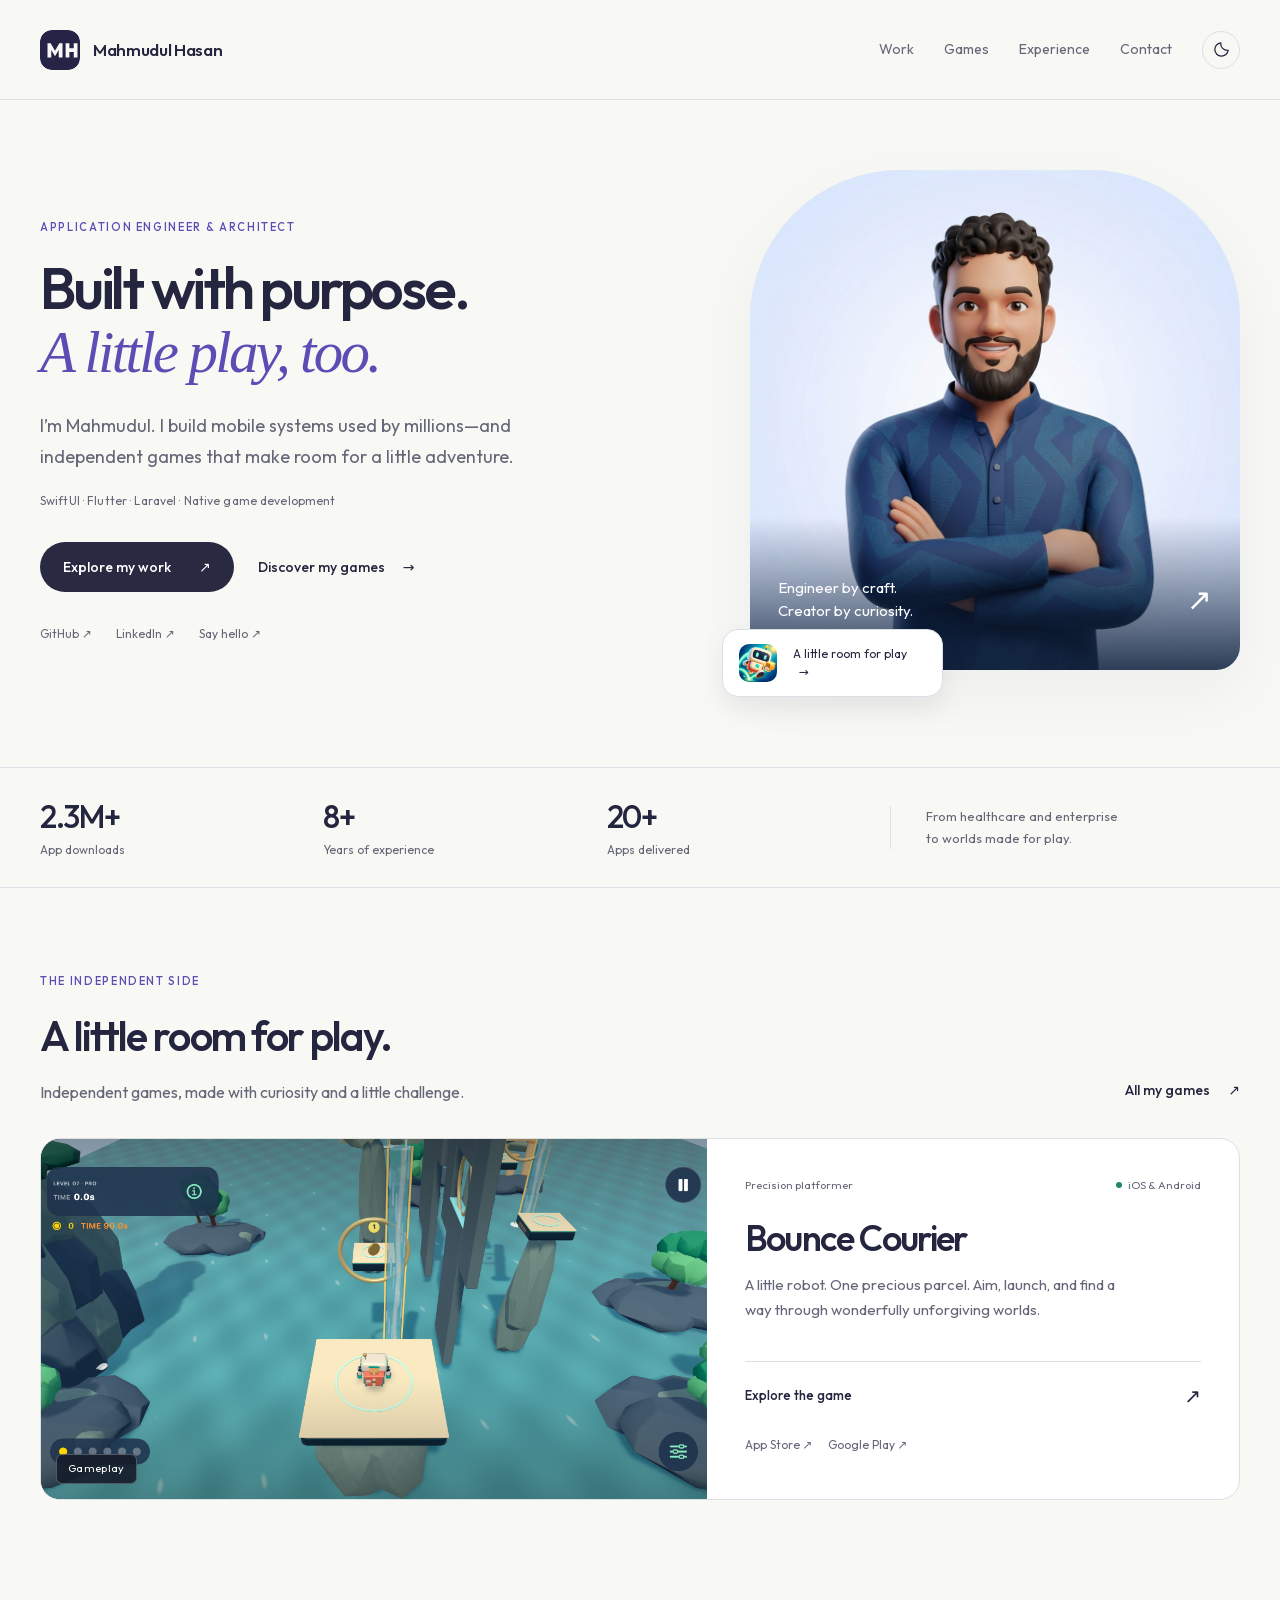
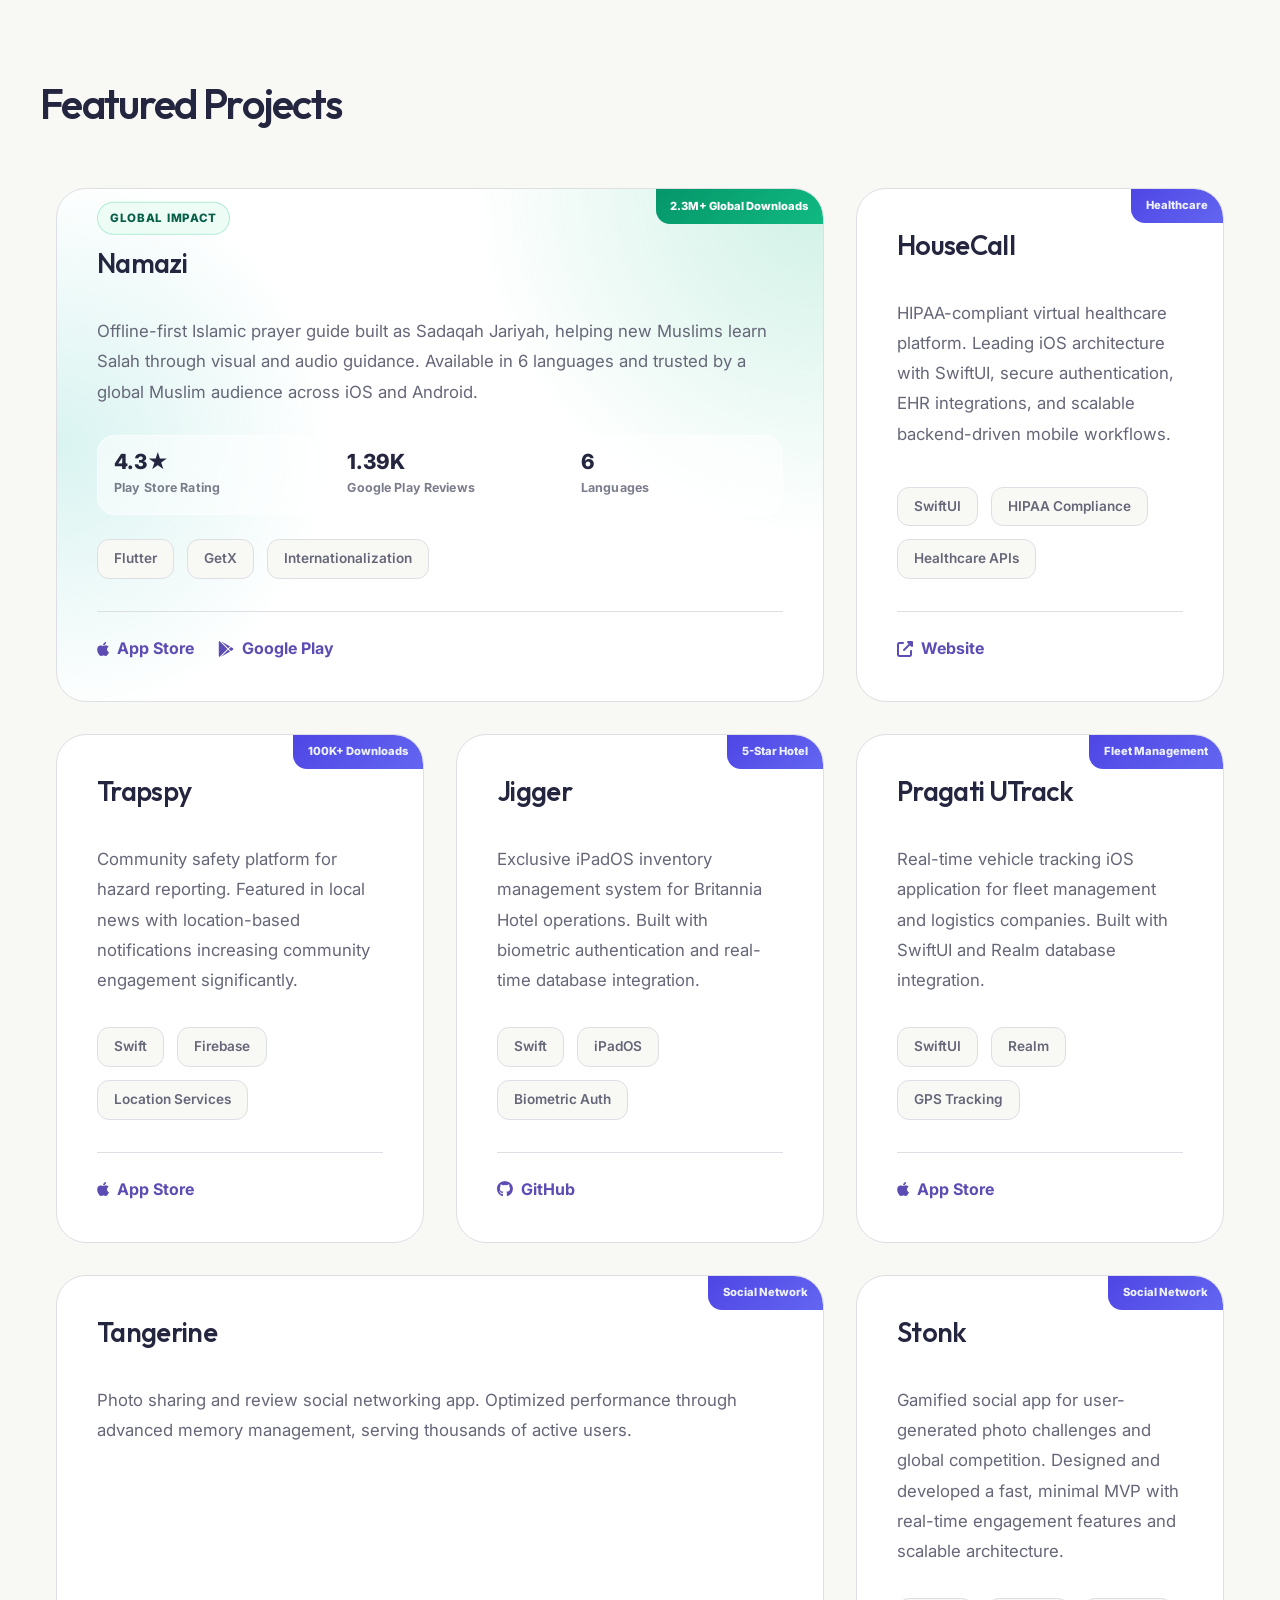
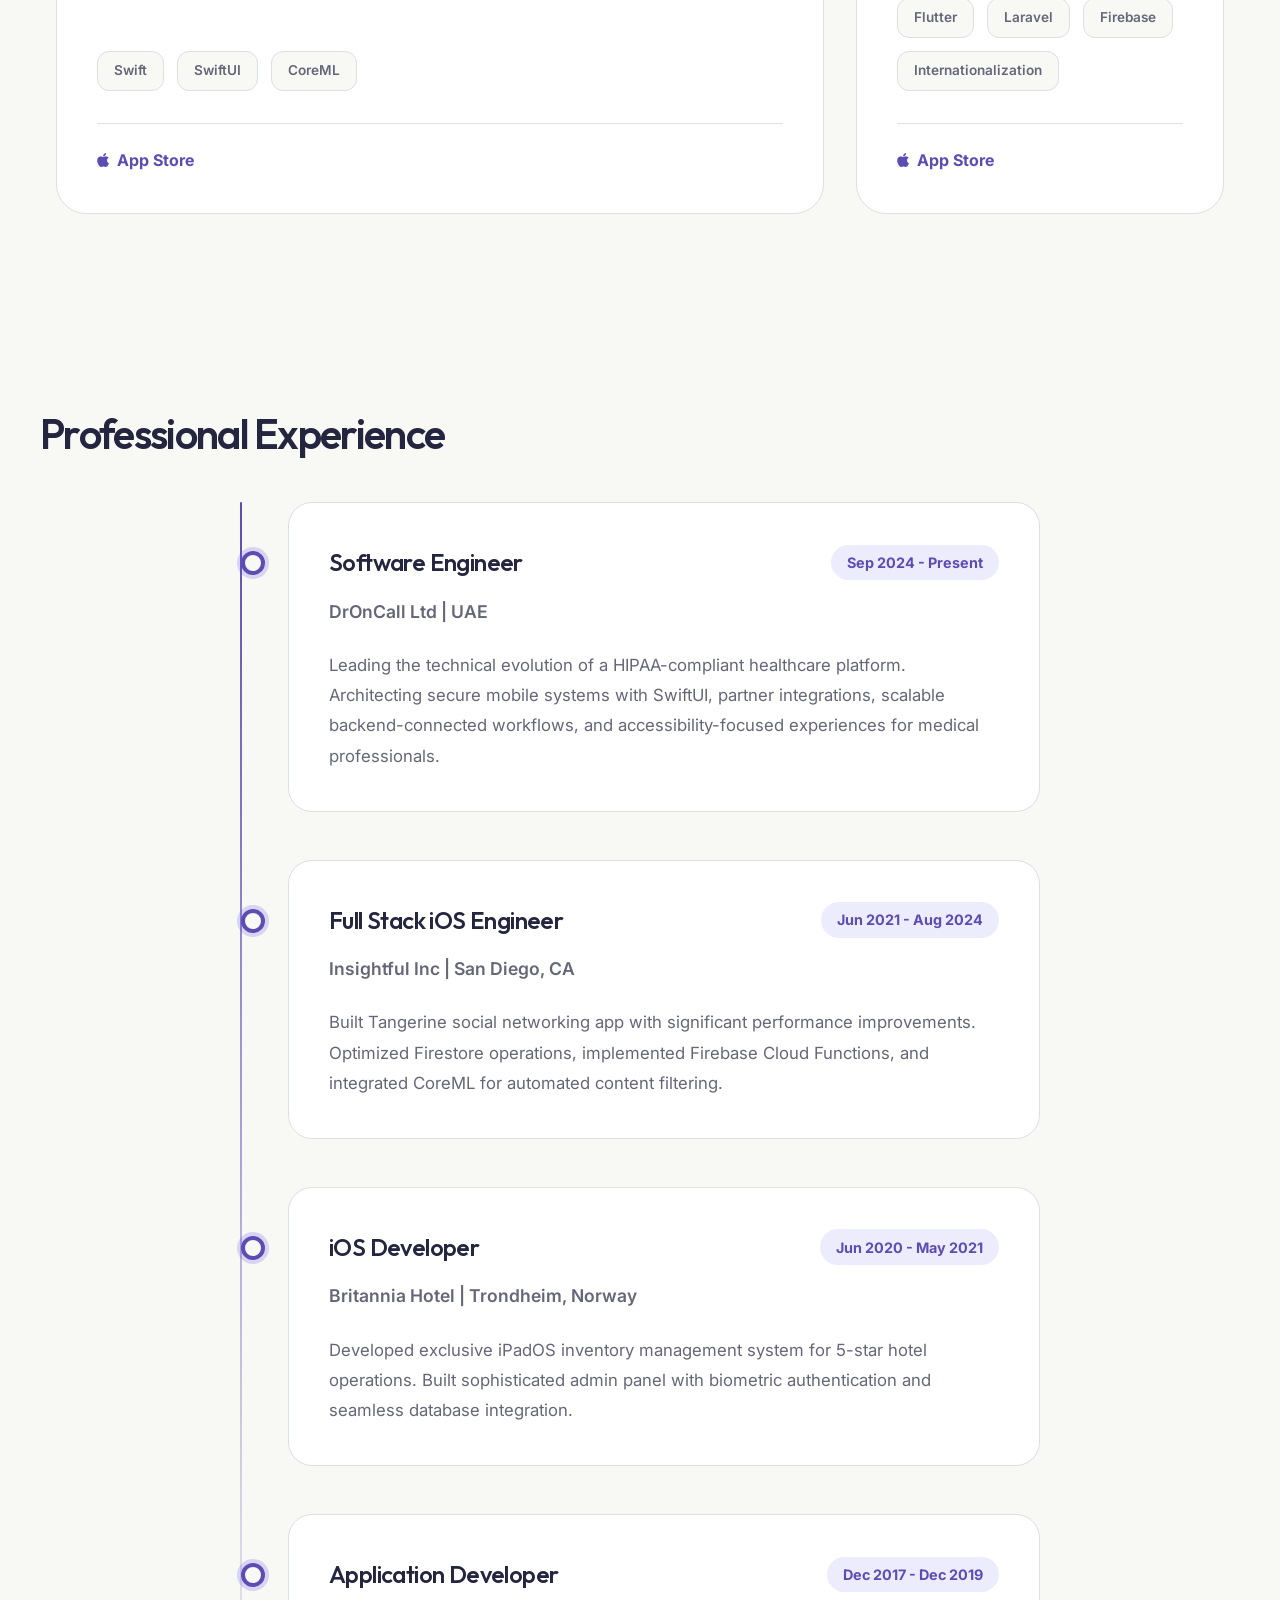
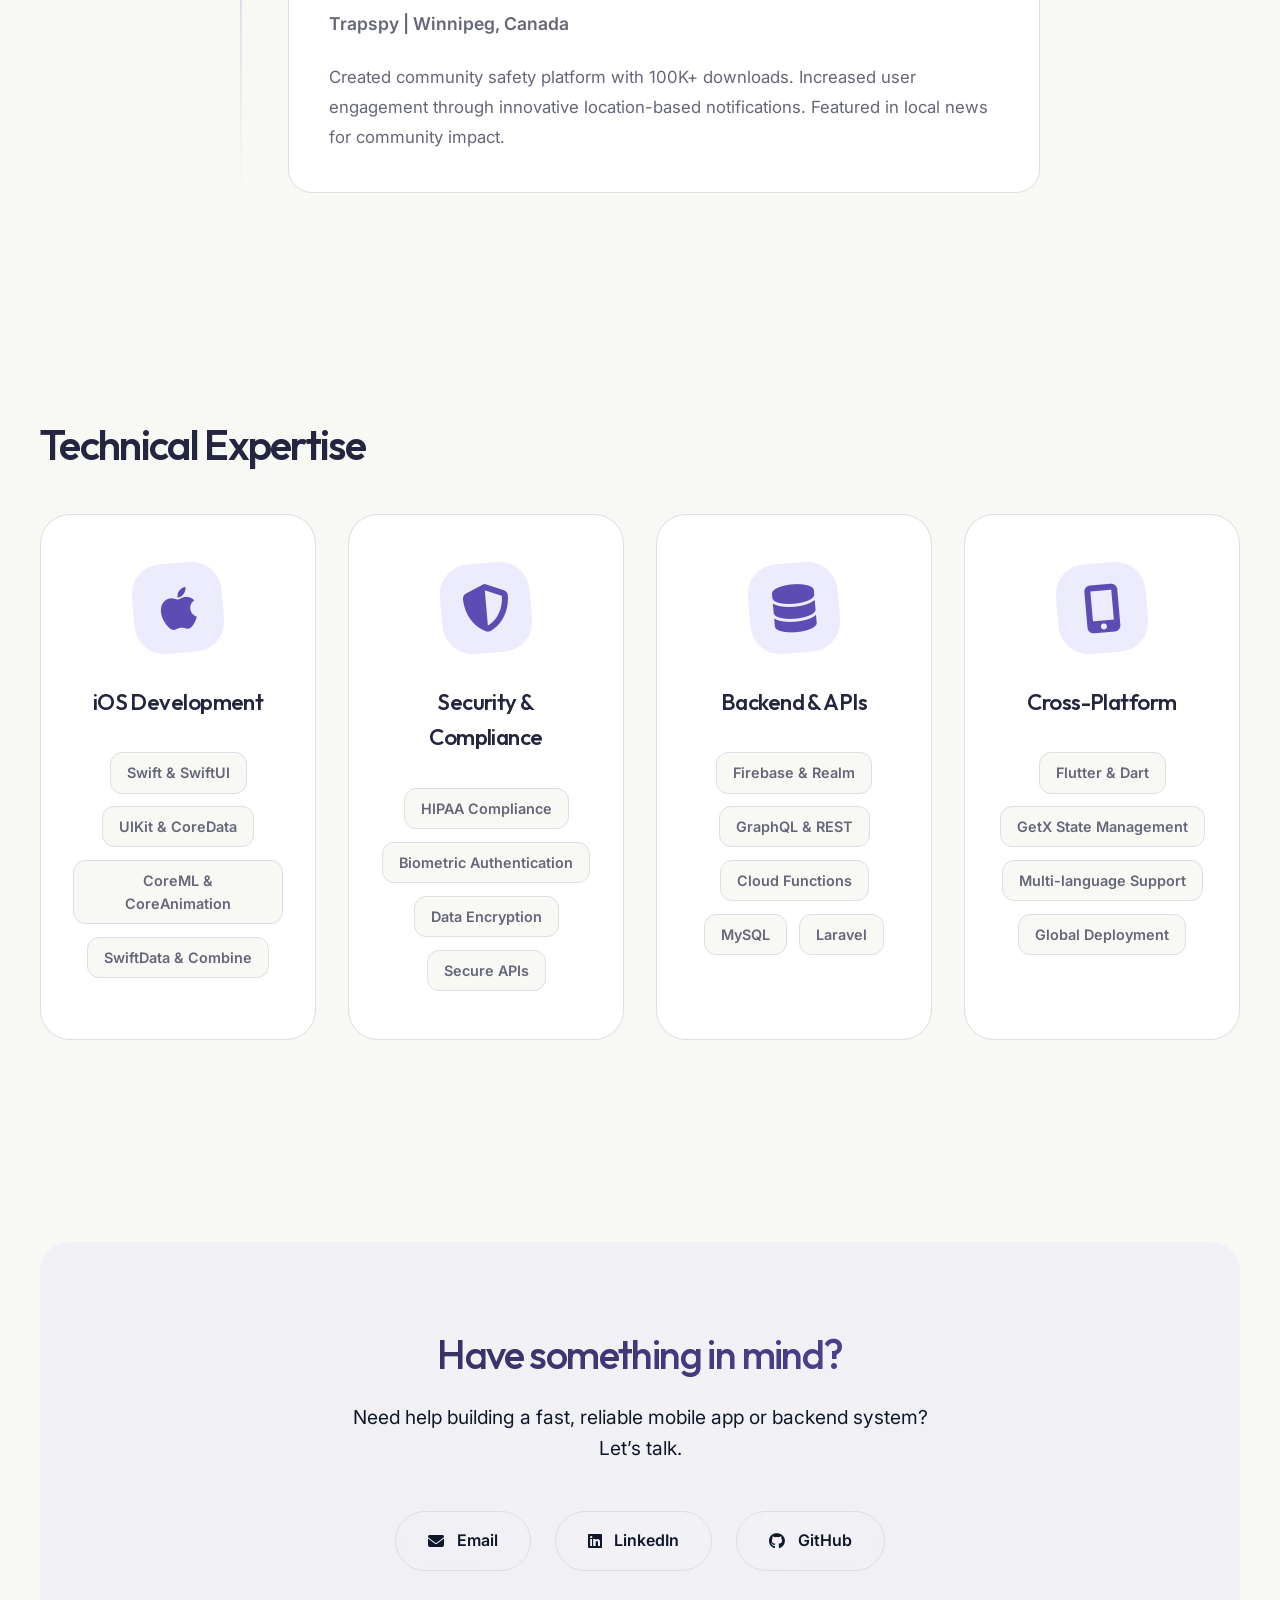
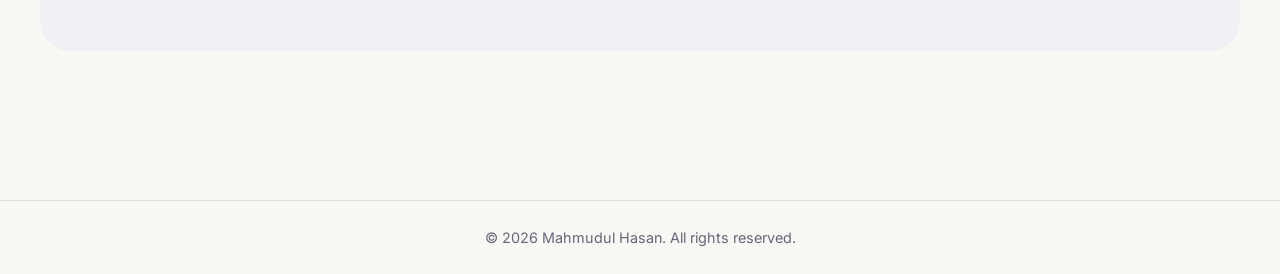
==== commit 97625e99: "Add games careers page and fix responsive game cards" ====
--- a/index.html
+++ b/index.html
@@ -15,7 +15,7 @@
     rel="stylesheet">
   <meta name="theme-color" content="#f8f8f5" data-light="#f8f8f5" data-dark="#11131d"><script src="/theme.js?v=1"></script><link rel="stylesheet" href="/theme.css?v=1"><link rel="stylesheet" href="https://cdnjs.cloudflare.com/ajax/libs/font-awesome/6.4.0/css/all.min.css">
   <link rel="stylesheet" href="styles.css?v=theme-1">
-  <link rel="stylesheet" href="/games/catalog.css?v=theme-1">
+  <link rel="stylesheet" href="/games/catalog.css?v=20261129-layout">
   <link rel="stylesheet" href="home.css?v=theme-1">
 </head>
 
--- a/games/catalog.css
+++ b/games/catalog.css
@@ -14,9 +14,9 @@
 @media(max-width:1000px){.catalog-wrap{width:calc(100% - 48px)}.game-grid{gap:16px}.game-card-body{padding:21px 18px}.game-card h3{font-size:25px}.game-meta{flex-direction:column;align-items:flex-start;gap:5px}}
 @media(max-width:720px){.catalog-wrap{width:calc(100% - 40px)}.catalog-header{min-height:86px;gap:12px}.catalog-brand{font-size:13px;gap:9px}.catalog-brand img{width:35px;height:35px}.catalog-brand small{font-size:10px}.catalog-nav{gap:18px}.catalog-nav a{font-size:12px}.catalog-nav .optional{display:none}.catalog-intro{padding:55px 0 45px}.catalog-intro h1{font-size:clamp(45px,9.8vw,68px)}.catalog-lead{font-size:16px}.game-grid{grid-template-columns:1fr;gap:26px}.game-art{aspect-ratio:1.5}.game-card-body{padding:25px}.game-card h3{font-size:30px}.game-meta{flex-direction:row}.game-card p{max-width:none}.game-policies{font-size:12px;gap:5px 20px}.game-policies a{padding-block:7px}.catalog-note{grid-template-columns:1fr;gap:16px;margin:40px 0 50px}.catalog-footer{flex-direction:column;gap:16px}.collection-bar{font-size:11px}}
 @media(prefers-reduced-motion:reduce){.game-art>img{transition:none}.game-art:hover>img{transform:none}}
-.single-game{grid-template-columns:1fr}.single-game .game-card{display:grid;grid-template-columns:1.25fr 1fr}.single-game .game-art{aspect-ratio:1.65;height:100%;min-height:330px}.single-game .game-card-body{padding:38px}.single-game .game-card h3{font-size:36px}.single-game .game-card p{font-size:17px;max-width:38ch}.single-game .game-meta{margin-bottom:22px}.single-game .game-open{margin-top:14px}.single-game .game-policies{font-size:12px;margin-top:20px}
-@media(max-width:900px){.single-game .game-card-body{padding:26px}.single-game .game-card h3{font-size:30px}.single-game .game-card p{font-size:15px}.single-game .game-card{grid-template-columns:1fr 1fr}}
-@media(max-width:720px){.single-game .game-card{display:flex}.single-game .game-art{min-height:0;aspect-ratio:1.6;height:auto}.single-game .game-card-body{padding:26px}.single-game .game-meta{flex-direction:row}.single-game .game-card p{max-width:none}}
+.single-game{grid-template-columns:1fr}.single-game .game-card{display:grid;grid-template-columns:minmax(0,1.25fr) minmax(0,1fr)}.single-game .game-art{width:100%;min-width:0;aspect-ratio:auto;height:100%;min-height:330px}.single-game .game-art>img{position:absolute;inset:0}.single-game .game-card-body{min-width:0}.single-game .game-card-body{padding:38px}.single-game .game-card h3{font-size:36px}.single-game .game-card p{font-size:17px;max-width:38ch}.single-game .game-meta{margin-bottom:22px}.single-game .game-open{margin-top:14px}.single-game .game-policies{font-size:12px;margin-top:20px}
+@media(max-width:900px){.single-game .game-card-body{padding:26px}.single-game .game-card h3{font-size:30px}.single-game .game-card p{font-size:15px}.single-game .game-card{grid-template-columns:minmax(0,1fr) minmax(0,1fr)}}
+@media(max-width:900px){.single-game .game-card{display:flex;flex-direction:column}.single-game .game-art{min-height:0;aspect-ratio:1.6;height:auto}.single-game .game-card-body{padding:26px}.single-game .game-meta{flex-direction:row;flex-wrap:wrap}.single-game .game-card p{max-width:none}}
 .catalog-page .game-grid{--game-ink:var(--ink);--game-muted:var(--muted);--game-panel:var(--panel);--game-line:var(--line)}
 :root[data-theme="dark"] .catalog-page{--page:#11131d;--ink:#eeedf6;--muted:#b1b4c5;--line:#323544;--panel:#1a1e2b;--accent:#b2a5f2;--theme-hover:#25293b}
 :root[data-theme="dark"] .catalog-page .game-status.available::before{background:#65c29a}
